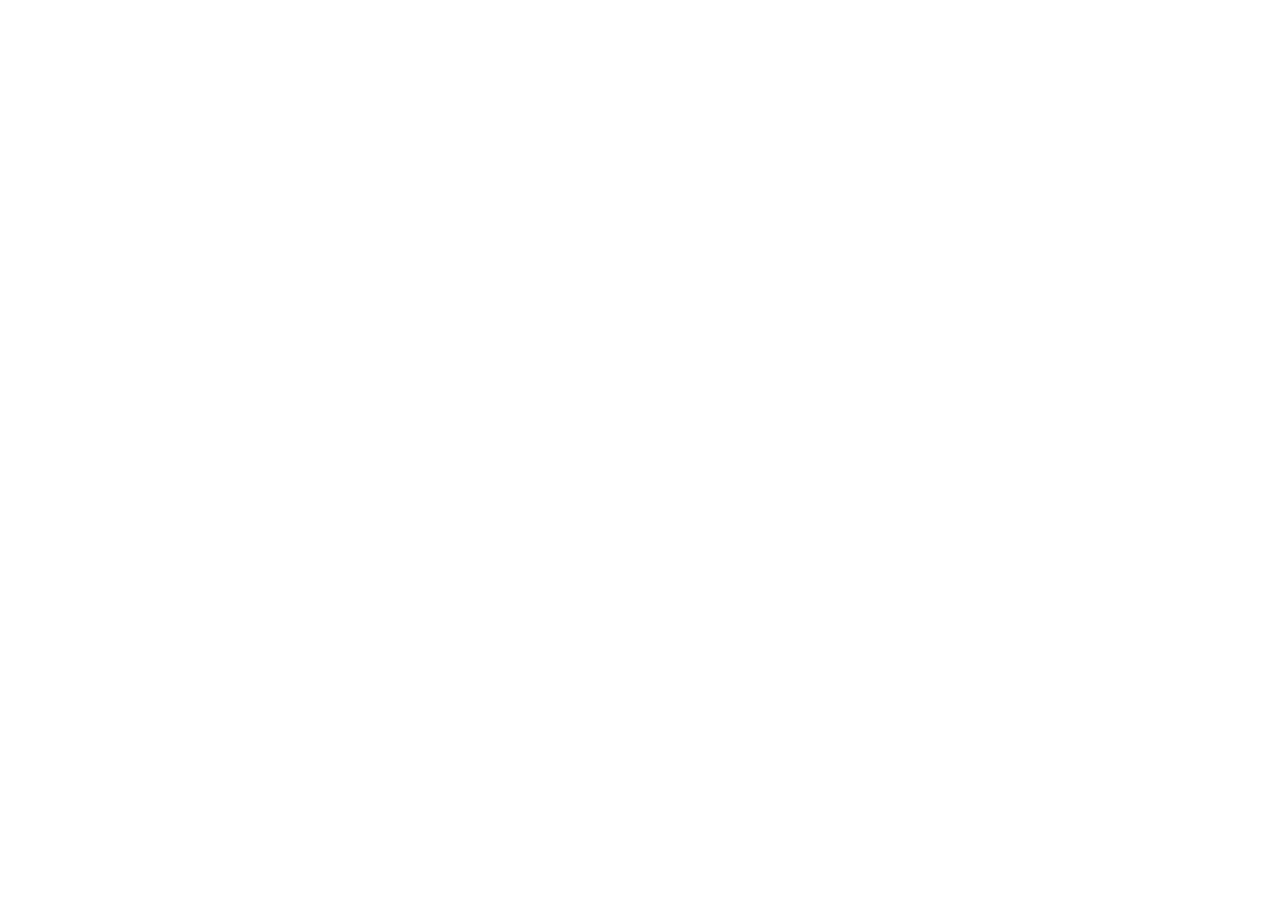
==== index.html @ ce6a5887 "Initial commit" ====
<!DOCTYPE html>
    <html lang="en">
    <head>
        <meta charset="UTF-8">
        <meta name="viewport" content="width=device-width, initial-scale=1.0">

        <!--=============== FAVICON ===============-->
        <link rel="shortcut icon" href="" type="image/x-icon">

        <!--=============== BOXICONS ===============-->
        
        
        <!--=============== SWIPER CSS ===============-->
        <link rel="stylesheet" href="">

        <!--=============== CSS ===============-->
        <link rel="stylesheet" href="">

        <title>Responsive real state website - Bedimcode</title>
    </head>
    <body>
        <!--==================== HEADER ====================-->
        <header class="header" id="header">
            
        </header>

        <!--==================== MAIN ====================-->
        <main class="main">
            <!--==================== HOME ====================-->
            <section class="home section" id="home">
                
            </section>

            <!--==================== LOGOS ====================-->
            <section class="logos section">
                
            </section>

            <!--==================== POPULAR ====================-->
            <section class="section" id="popular">
                
            </section>

            <!--==================== VALUE ====================-->
            <section class="value section" id="value">
                
            </section>

            <!--==================== CONTACT ====================-->
            <section class="contact section" id="contact">
                
            </section>

            <!--==================== SUBSCRIBE ====================-->
            <section class="subscribe section">
                
            </section>
        </main>

        <!--==================== FOOTER ====================-->
        <footer class="footer section">
            
        </footer>


        <!--========== SCROLL UP ==========-->


        <!--=============== SCROLLREVEAL ===============-->
        <script src=""></script>

        <!--=============== SWIPER JS ===============-->
        <script src=""></script>

        <!--=============== MAIN JS ===============-->
        <script src=""></script>
    </body>
</html>
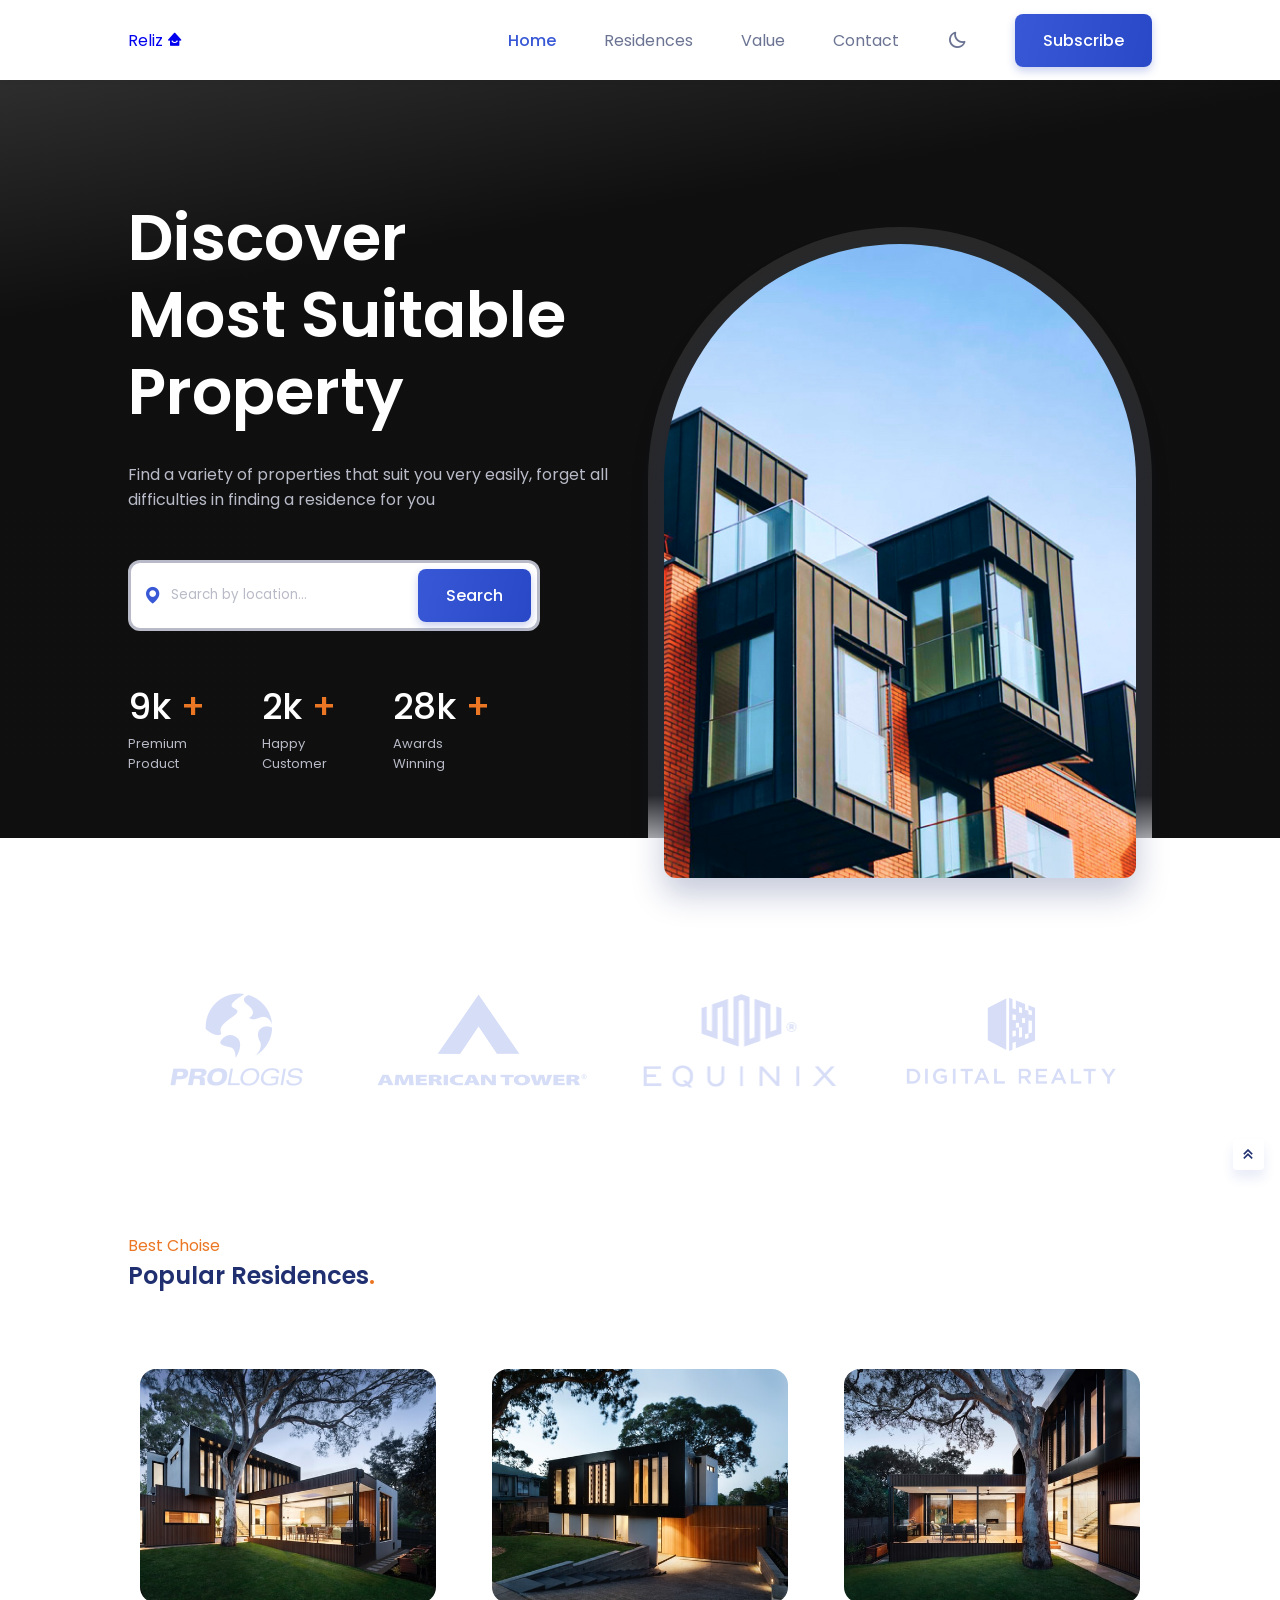
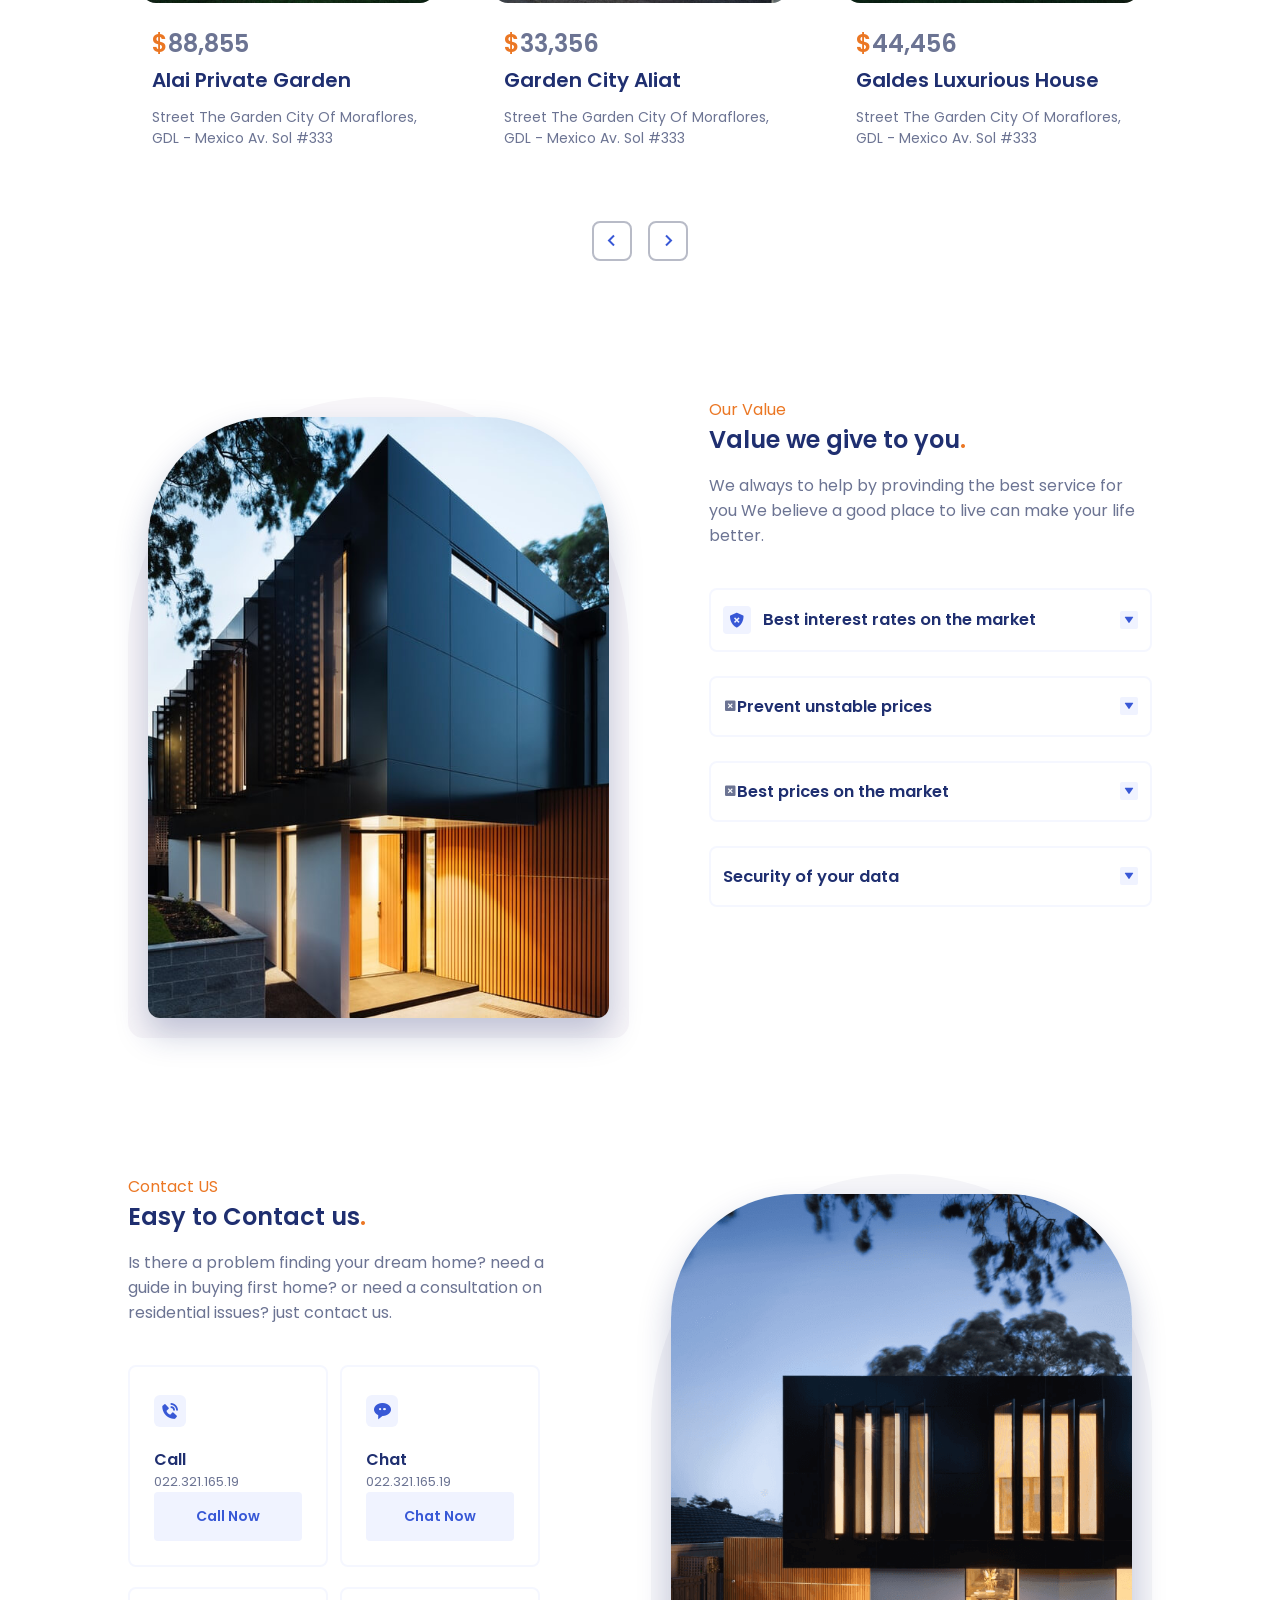
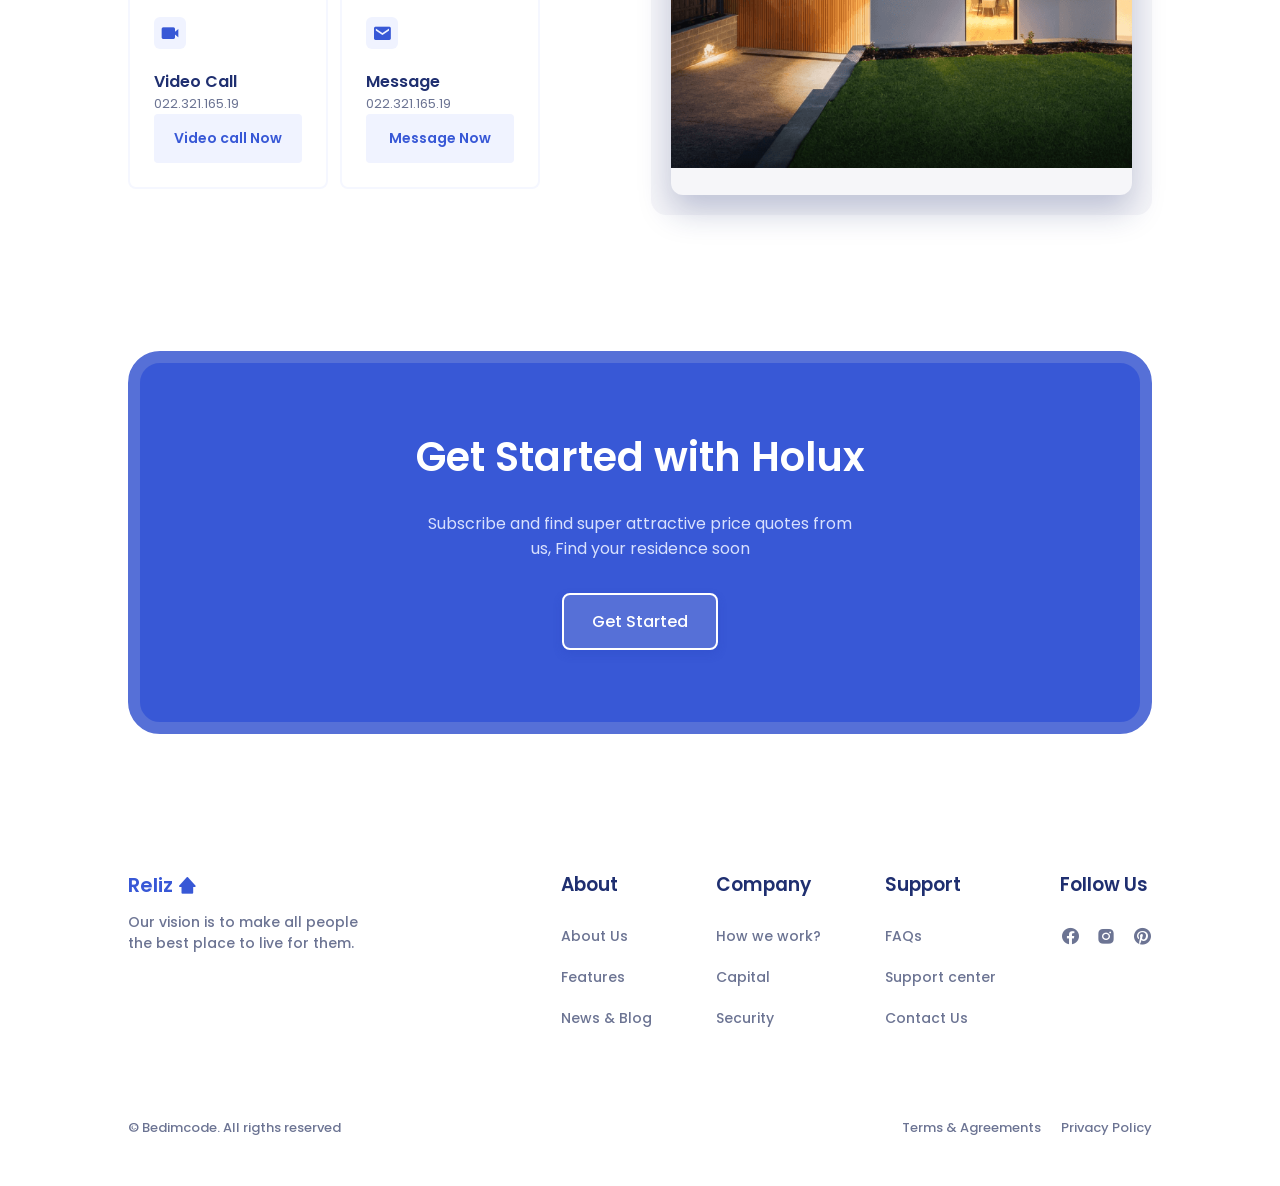
==== commit bfaf6e4d: "Update, css, js and html" ====
--- a/index.html
+++ b/index.html
@@ -5,74 +5,583 @@
         <meta name="viewport" content="width=device-width, initial-scale=1.0">
 
         <!--=============== FAVICON ===============-->
-        <link rel="shortcut icon" href="" type="image/x-icon">
+        <link rel="shortcut icon" href="assets/img/favicon.png" type="image/x-icon">
 
         <!--=============== BOXICONS ===============-->
-        
+        <link href='https://unpkg.com/boxicons@2.1.4/css/boxicons.min.css' rel='stylesheet'>
         
         <!--=============== SWIPER CSS ===============-->
-        <link rel="stylesheet" href="">
+        <link rel="stylesheet" href="assets/css/swiper-bundle.min.css">
 
         <!--=============== CSS ===============-->
-        <link rel="stylesheet" href="">
+        <link rel="stylesheet" href="assets/css/styles.css">
 
         <title>Responsive real state website - Bedimcode</title>
     </head>
     <body>
         <!--==================== HEADER ====================-->
         <header class="header" id="header">
-            
+            <nav class="nav container">
+                <a href="#" class="nav__log">
+                    Reliz <i class='bx bxs-home-smile'></i>
+                </a>
+
+                <div class="nav__menu">
+                    <ul class="nav__list">
+                        <li class="nav__item">
+                            <a href="#home" class="nav__link active-link">
+                                <i class='bx bx-home-heart' ></i>
+                                <span>Home</span>
+                            </a>
+                        </li>
+                        <li class="nav__item">
+                            <a href="#popular" class="nav__link ">
+                                <i class='bx bxs-building-house' ></i>
+                                <span>Residences</span>
+                            </a>
+                        </li>
+                        <li class="nav__item">
+                            <a href="#value" class="nav__link">
+                                <i class='bx bxs-award' ></i>
+                                <span>Value</span>
+                            </a>
+                        </li>
+                        <li class="nav__item">
+                            <a href="#contact" class="nav__link">
+                                <i class='bx bxs-phone' ></i>
+                                <span>Contact</span>
+                            </a>
+                        </li>
+                    </ul>
+                </div>
+
+                <!--Theme change button-->
+                <i class='bx bx-moon change-theme' id="theme-button"></i>
+
+                <a href="#" class="button nav__button">
+                    Subscribe
+                </a>
+            </nav>
         </header>
 
         <!--==================== MAIN ====================-->
         <main class="main">
             <!--==================== HOME ====================-->
             <section class="home section" id="home">
+                <div class="home__container container grid">
+                    <div class="home__data">
+                        <h1 class="home__title">
+                            Discover <br> Most Suitable <br> Property
+                        </h1>
+                        <p class="home__description">
+                            Find a variety of properties that suit you very easily,
+                            forget all difficulties in finding a residence for you
+                        </p>
+
+                        <form action="" class="home__search">
+                            <i class='bx bxs-map' ></i>
+                            <input type="search" placeholder="Search by location..." class="home__search-input">
+                            <button class="button">Search</button>
+                        </form>
+
+                        <div class="home__value">
+                            <div>
+                                <h1 class="home__value-number">
+                                    9k <span>+</span>
+                                </h1>
+                                <span class="home__value-description">
+                                    Premium <br> Product
+                                </span>
+                            </div>
+                            <div>
+                                <h1 class="home__value-number">
+                                    2k <span>+</span>
+                                </h1>
+                                <span class="home__value-description">
+                                    Happy <br> Customer
+                                </span>
+                            </div>
+                            <div>
+                                <h1 class="home__value-number">
+                                    28k <span>+</span>
+                                </h1>
+                                <span class="home__value-description">
+                                    Awards <br> Winning
+                                </span>
+                            </div>
+                        </div>
+                    </div>
+
+                    <div class="home__images">
+                        <div class="home__orbe"></div>
+
+                        <div class="home__img">
+                            <img src="assets/img/home.jpg" alt="">
+                        </div>
+                    </div>
+                </div>
                 
             </section>
 
             <!--==================== LOGOS ====================-->
             <section class="logos section">
-                
+                <div class="logos__container container grid">
+                    <div class="logos__img">
+                        <img src="assets/img/logo1.png" alt="">
+                    </div>
+                    <div class="logos__img">
+                        <img src="assets/img/logo2.png" alt="">
+                    </div>
+                    <div class="logos__img">
+                        <img src="assets/img/logo3.png" alt="">
+                    </div>
+                    <div class="logos__img">
+                        <img src="assets/img/logo4.png" alt="">
+                    </div>
+                </div>
             </section>
 
             <!--==================== POPULAR ====================-->
-            <section class="section" id="popular">
-                
+            <section class="popular section" id="popular">
+                <div class="container">
+                    <span class="section__subtitle">Best Choise</span>
+                    <h2 class="section__title">
+                        Popular Residences<span>.</span>
+                    </h2>
+
+                    <div class="popular__container swiper">
+                        <div class="swiper-wrapper">
+                            <article class="popular__card swiper-slide">
+                                <img src="assets/img/popular1.jpg" alt="" class="popular__img">
+                                
+                                <div class="popular__data">
+                                    <h2 class="popular__price">
+                                        <span>$</span>33,356
+                                    </h2>
+                                    <h3 class="popular__title">
+                                        Garden City Aliat
+                                    </h3>
+                                    <p class="popular__description">
+                                        Street The Garden City Of Moraflores,
+                                        GDL - Mexico Av. Sol #333
+                                    </p>
+                                </div>
+                            </article>
+
+                            <article class="popular__card swiper-slide">
+                                <img src="assets/img/popular2.jpg" alt="" class="popular__img">
+                                
+                                <div class="popular__data">
+                                    <h2 class="popular__price">
+                                        <span>$</span>44,456
+                                    </h2>
+                                    <h3 class="popular__title">
+                                        Galdes Luxurious House
+                                    </h3>
+                                    <p class="popular__description">
+                                        Street The Garden City Of Moraflores,
+                                        GDL - Mexico Av. Sol #333
+                                    </p>
+                                </div>
+                            </article>
+
+                            <article class="popular__card swiper-slide">
+                                <img src="assets/img/popular3.jpg" alt="" class="popular__img">
+                                
+                                <div class="popular__data">
+                                    <h2 class="popular__price">
+                                        <span>$</span>55,555
+                                    </h2>
+                                    <h3 class="popular__title">
+                                        Garden Miro City
+                                    </h3>
+                                    <p class="popular__description">
+                                        Street The Garden City Of Moraflores,
+                                        GDL - Mexico Av. Sol #333
+                                    </p>
+                                </div>
+                            </article>
+
+                            <article class="popular__card swiper-slide">
+                                <img src="assets/img/popular4.jpg" alt="" class="popular__img">
+                                
+                                <div class="popular__data">
+                                    <h2 class="popular__price">
+                                        <span>$</span>77,755
+                                    </h2>
+                                    <h3 class="popular__title">
+                                        Luxurious City Garden
+                                    </h3>
+                                    <p class="popular__description">
+                                        Street The Garden City Of Moraflores,
+                                        GDL - Mexico Av. Sol #333
+                                    </p>
+                                </div>
+                            </article>
+
+                            <article class="popular__card swiper-slide">
+                                <img src="assets/img/popular5.jpg" alt="" class="popular__img">
+                                
+                                <div class="popular__data">
+                                    <h2 class="popular__price">
+                                        <span>$</span>88,855
+                                    </h2>
+                                    <h3 class="popular__title">
+                                        Alai Private Garden 
+                                    </h3>
+                                    <p class="popular__description">
+                                        Street The Garden City Of Moraflores,
+                                        GDL - Mexico Av. Sol #333
+                                    </p>
+                                </div>
+                            </article>
+                        </div>
+
+                        <div class="swiper-button-next">
+                            <i class='bx bx-chevron-right'></i>
+                        </div>
+                        <div class="swiper-button-prev">
+                            <i class='bx bx-chevron-left' ></i>
+                        </div>
+                    </div>
+
+
+                </div>
             </section>
 
             <!--==================== VALUE ====================-->
             <section class="value section" id="value">
-                
-            </section>
+                <div class="value__container container grid">
+                    <div class="value__images">
+                        <div class="value__orbe"></div>
+
+                            <div class="value__img">
+                                <img src="assets/img/value.jpg" alt="">
+                            </div>
+                        </div>
+
+                            <div class="value__content">
+                                <div class="value__data">
+                                    <span class="section__subtitle">Our Value</span>
+                                    <h2 class="section__title">
+                                        Value we give to you<span>.</span>
+                                    </h2>
+                                    <p class="value__description">
+                                        We always to help by provinding the best service for you
+                                        We believe a good place to live can make your life better.
+                                    </p>
+                                </div>
+
+                                <div class="value__accordion">
+                                    <div class="value__accordion-item">
+                                        <header class="value__accordion-header">
+                                            <i class='bx bxs-shield-x value__accordion-icon' ></i>
+                                            <h3 class="values__accordion-title">
+                                                Best interest rates on the market
+                                            </h3>
+                                            <div class="value__accordion-arrow">
+                                                <i class='bx bxs-down-arrow' ></i>
+                                            </div>
+                                        </header>
+
+                                        <div class="value__accordion-content">
+                                            <p class="value__accordion-description">
+                                                Price we provides is the best for you,
+                                                we guarantee no price changes on your property due to
+                                                various unexpected costs that may come.
+                                            </p>
+                                        </div>
+                                    </div>
+
+                                    <div class="value__accordion-item">
+                                        <header class="value__accordion-header">
+                                            <i class='bx bxs-x-square' ></i>
+                                            <h3 class="values__accordion-title">
+                                                Prevent unstable prices
+                                            </h3>
+                                            <div class="value__accordion-arrow">
+                                                <i class='bx bxs-down-arrow' ></i>
+                                            </div>
+                                        </header>
+
+                                        <div class="value__accordion-content">
+                                            <p class="value__accordion-description">
+                                                Price we provides is the best for you,
+                                                we guarantee no price changes on your property due to
+                                                various unexpected costs that may come.
+                                            </p>
+                                        </div>
+                                    </div>
+
+                                    <div class="value__accordion-item">
+                                        <header class="value__accordion-header">
+                                            <i class='bx bxs-x-square' ></i>
+                                            <h3 class="values__accordion-title">
+                                                Best prices on the market
+                                            </h3>
+                                            <div class="value__accordion-arrow">
+                                                <i class='bx bxs-down-arrow' ></i>
+                                            </div>
+                                        </header>
+
+                                        <div class="value__accordion-content">
+                                            <p class="value__accordion-description">
+                                                Price we provides is the best for you,
+                                                we guarantee no price changes on your property due to
+                                                various unexpected costs that may come.
+                                            </p>
+                                        </div>
+                                    </div>
+
+                                    <div class="value__accordion-item">
+                                        <header class="value__accordion-header">
+                                            <box-icon type='solid' name='check-square'></box-icon>
+                                            <h3 class="values__accordion-title">
+                                                Security of your data
+                                            </h3>
+                                            <div class="value__accordion-arrow">
+                                                <i class='bx bxs-down-arrow' ></i>
+                                            </div>
+                                        </header>
+
+                                        <div class="value__accordion-content">
+                                            <p class="value__accordion-description">
+                                                Price we provides is the best for you,
+                                                we guarantee no price changes on your property due to
+                                                various unexpected costs that may come.
+                                            </p>
+                                        </div>
+                                    </div>
+                                </div>
+                            </div>
+                        </div>
+                    </section>
 
             <!--==================== CONTACT ====================-->
             <section class="contact section" id="contact">
-                
+                <div class="contact__container container grid">
+                    <div class="contact__images">
+                        <div class="contact__orbe"></div>
+
+                        <div class="contact__img">
+                            <img src="assets/img/contact.png" alt="">
+                        </div>
+                    </div>
+
+                    <div class="contact__content">
+                        <div class="contant__dara">
+                            <span class="section__subtitle">Contact US</span>
+                            <h2 class="section__title">
+                                Easy to Contact us<span>.</span>
+                            </h2>
+                            <p class="contact__description">
+                                Is there a problem finding your dream home? need a guide
+                                in buying first home? or need a consultation
+                                on residential issues? just contact us.
+                            </p>
+                        </div>
+
+                        <div class="contact__card">
+                            <div class="contact__card-box">
+                                <div class="contact__card-info">
+                                    <i class='bx bxs-phone-call' ></i>
+
+                                </div>
+                                <h3 class="contact__card-title">
+                                    Call
+                                </h3>
+                                <p class="contact__card-description">
+                                    022.321.165.19
+                                </p>
+                                
+                                <button class="button contact__card-button">
+                                    Call Now
+                                </button>
+                            </div>
+
+                            <div class="contact__card-box">
+                                <div class="contact__card-info">
+                                    <i class='bx bxs-message-rounded-dots' ></i>
+
+                                </div>
+                                <h3 class="contact__card-title">
+                                    Chat
+                                </h3>
+                                <p class="contact__card-description">
+                                    022.321.165.19
+                                </p>
+                                
+                                <button class="button contact__card-button">
+                                    Chat Now
+                                </button>
+                            </div>
+
+                            <div class="contact__card-box">
+                                <div class="contact__card-info">
+                                    <i class='bx bxs-video'></i>
+
+                                </div>
+                                <h3 class="contact__card-title">
+                                    Video Call
+                                </h3>
+                                <p class="contact__card-description">
+                                    022.321.165.19
+                                </p>
+                                
+                                <button class="button contact__card-button">
+                                    Video call Now
+                                </button>
+                            </div>
+
+                            <div class="contact__card-box">
+                                <div class="contact__card-info">
+                                    <i class='bx bxs-envelope' ></i>
+                                </div>
+                                <h3 class="contact__card-title">
+                                    Message
+                                </h3>
+                                <p class="contact__card-description">
+                                    022.321.165.19
+                                </p>
+
+                                <button class="button contact__card-button">
+                                    Message Now
+                                </button>
+                            </div>
+                        </div>
+
+                    </div>
+                </div>
             </section>
 
             <!--==================== SUBSCRIBE ====================-->
             <section class="subscribe section">
-                
+                <div class="subscribe__container container">
+                    <h1 class="subscribe__title">
+                        Get Started with Holux
+                    </h1>
+                    <p class="subscribe__description">
+                        Subscribe and find super attractive price
+                        quotes from us, Find your residence soon
+                    </p>
+                    <a href="" class="button subscribe__button">
+                        Get Started
+                    </a>
+                </div>
             </section>
         </main>
 
         <!--==================== FOOTER ====================-->
         <footer class="footer section">
-            
+            <div class="footer__container container grid">
+                <div>
+                    <a href="#" class="footer__logo">
+                        Reliz <i class='bx bxs-home-alt-2' ></i>
+                    </a>
+                    <p class="footer__description">
+                        Our vision is to make all people <br>
+                        the best place to live for them.
+                    </p>
+                </div>
+
+              <div class="footer__content">
+                <div>
+                    <h3 class="footer__title">
+                        About
+                    </h3>
+                    <ul class="footer__links">
+                        <li>
+                            <a href="" class="footer__link">About Us</a>
+                        </li>
+                        <li>
+                            <a href="" class="footer__link">Features</a>
+                        </li>
+                        <li>
+                            <a href="" class="footer__link">News & Blog</a>
+                        </li>
+                    </ul>
+                </div>
+
+                <div>
+                    <h3 class="footer__title">
+                        Company
+                    </h3>
+                    <ul class="footer__links">
+                        <li>
+                            <a href="" class="footer__link">How we work?</a>
+                        </li>
+                        <li>
+                            <a href="" class="footer__link">Capital</a>
+                        </li>
+                        <li>
+                            <a href="" class="footer__link">Security</a>
+                        </li>
+                    </ul>
+                </div>
+
+                <div>
+                    <h3 class="footer__title">
+                        Support
+                    </h3>
+                    <ul class="footer__links">
+                        <li>
+                            <a href="" class="footer__link">FAQs</a>
+                        </li>
+                        <li>
+                            <a href="" class="footer__link">Support center</a>
+                        </li>
+                        <li>
+                            <a href="" class="footer__link">Contact Us</a>
+                        </li>
+                    </ul>
+                </div>
+
+                <div>
+                    <h3 class="footer__title">
+                        Follow Us
+                    </h3>
+                    <ul class="footer__social">
+                        <a href="https://www.facebook.com" target="_blank" class="footer__social-link">
+                            <i class="bx bxl-facebook-circle"></i>
+                        </a>
+                        <a href="https://www.instagram.com" target="_blank" class="footer__social-link">
+                            <i class='bx bxl-instagram-alt'></i>
+                        </a>
+                        <a href="https://www.pinterest.com" target="_blank" class="footer__social-link">
+                            <i class='bx bxl-pinterest' ></i>
+                        </a>
+
+                    </ul>
+                </div>
+              </div>  
+            </div>
+
+            <div class="footer__info container">
+                <span class="footer__copy">
+                    &#169; Bedimcode. All rigths reserved
+                </span>
+
+                <div class="footer__privacy">
+                    <a href="#">Terms & Agreements</a>
+                    <a href="#">Privacy Policy</a>
+                </div>
+            </div>
+
         </footer>
 
 
         <!--========== SCROLL UP ==========-->
-
+        <a href="#" class="scrollup" id="scroll-up">
+            <i class='bx bx-chevrons-up'></i>
+        </a>
 
         <!--=============== SCROLLREVEAL ===============-->
         <script src=""></script>
 
         <!--=============== SWIPER JS ===============-->
-        <script src=""></script>
+        <script src="assets/js/swiper-bundle.min.js"></script>
 
         <!--=============== MAIN JS ===============-->
-        <script src=""></script>
+        <script src="assets/js/main.js"></script>
     </body>
 </html>
--- a/assets/css/styles.css
+++ b/assets/css/styles.css
@@ -0,0 +1,1238 @@
+/*=============== GOOGLE FONTS ===============*/
+@import url('https://fonts.googleapis.com/css2?family=Poppins:wght@400;500;600&display=swap');
+
+/*=============== VARIABLES CSS ===============*/
+:root {
+  --header-height: 3.5rem;
+
+  /*========== Colors ==========*/
+  /*Color mode HSL(hue, saturation, lightness)*/
+  --first-color: hsl(228, 66%, 53%);
+  --first-color-alt: hsl(228, 66%, 47%);
+  --first-color-light: hsl(228, 62%, 59%);
+  --first-color-lighten: hsl(228, 100%, 97%);
+  --second-color: hsl(25, 83%, 53%);
+  --title-color: hsl(228, 57%, 28%);
+  --text-color: hsl(228, 15%, 50%);
+  --text-color-light: hsl(228, 12%, 75%);
+  --border-color: hsl(228, 99%, 98%);
+  --body-color: #fff;
+  --container-color: #fff;
+
+  /*========== Font and typography ==========*/
+  /*.5rem = 8px | 1rem = 16px ...*/
+  --body-font: 'Poppins', sans-serif;
+  --biggest-font-size: 2.25rem;
+  --h1-font-size: 1.5rem;
+  --h2-font-size: 1.25rem;
+  --h3-font-size: 1rem;
+  --normal-font-size: .938rem;
+  --small-font-size: .813rem;
+  --smaller-font-size: .75rem;
+
+  /*========== Font weight ==========*/
+  --font-medium: 500;
+  --font-semi-bold: 600;
+
+  /*========== z index ==========*/
+  --z-tooltip: 10;
+  --z-fixed: 100;
+}
+
+/* Responsive typography */
+@media screen and (min-width: 1024px) {
+  :root {
+    --biggest-font-size: 4rem;
+    --h1-font-size: 2.25rem;
+    --h2-font-size: 1.5rem;
+    --h3-font-size: 1.25rem;
+    --normal-font-size: 1rem;
+    --small-font-size: .875rem;
+    --smaller-font-size: .813rem;
+  }
+}
+
+/*=============== BASE ===============*/
+* {
+  box-sizing: border-box;
+  padding: 0;
+  margin: 0;
+}
+
+html {
+  scroll-behavior: smooth;
+}
+
+body {
+  font-family: var(--body-font);
+  font-size: var(--normal-font-size);
+  background-color: var(--body-color);
+  color: var(--text-color);
+  transition: .3s; /* For animation dark mode */
+}
+
+h1, h2, h3 {
+  color: var(--title-color);
+  font-weight: var(--font-semi-bold);
+}
+
+ul {
+  list-style: none;
+}
+
+a {
+  text-decoration: none;
+}
+
+img {
+  max-width: 100%;
+  height: auto;
+}
+
+input,
+button {
+  font-family: var(--body-font);
+  outline: none;
+  border: none;
+}
+
+/*=============== THEME ===============*/
+.change-theme{
+  font-size: 1.25rem;
+  color: #fff;
+  cursor: pointer;
+  transition: .3s;
+}
+
+.change-theme:hover{
+  color: var(--first-color);
+}
+
+/*========== Variables Dark theme ==========*/
+body.dark-theme{
+  --first-color: hsl(228, 66%, 62%);
+  --second-color: hsl(25, 57%, 54%);
+  --title-color: hsl(228, 8%, 95%);
+  --text-color: hsl(228, 8%, 70%);
+  --border-color: hsl(228, 16%, 14%);
+  --body-color: hsl(228, 12%, 8%);
+  --container-color: hsl(228, 16%, 12%);
+}
+
+/*========== 
+    Color changes in some parts of 
+    the website, in dark theme 
+==========*/
+.dark-theme .home__search,
+.dark-theme .swiper-button-next,
+.dark-theme .swiper-button-prev{
+  border: 3px solid var(--border-color);
+}
+
+.dark-theme .nav__menu,
+.dark-theme .home__img,
+.dark-theme .popular__card:hover,
+.dark-theme .value__img,
+.dark-theme .accordion-open,
+.dark-theme .accordion-open, .value__accordion-icon,
+.dark-theme .accordion-open, .value__accordion-arrow,
+.dark-theme .contact__img,
+.dark-theme .contact__card-box:hover,
+.dark-theme .scrollup{
+  box-shadow: none;
+}
+
+.dark-theme .value__orbe,
+.dark-theme .value__accordion-icon,
+.dark-theme .value__accordion-arrow,
+.dark-theme .contact__orbe,
+.dark-theme .contact__card i,
+.dark-theme .contact__card-button,
+.dark-theme .subscribe__container{
+  background-color: var(--container-color);
+}
+
+.dark-theme .subscribe__container{
+  border: 6px solid var(--border-color);
+}
+
+.dark-theme .subscribe__description{
+  color: var(--text-color);
+}
+
+.dark-theme::-webkit-scrollbar{
+  background-color: hsl(228, 4%, 15%);
+}
+
+.dark-theme::-webkit-scrollbar-thumb{
+  background-color: hsl(228, 4%, 25%);
+}
+
+.dark-theme::-webkit-scrollbar-thumb:hover{
+  background-color: hsl(228, 4%, 35%);
+}
+
+/*=============== REUSABLE CSS CLASSES ===============*/
+.container {
+  max-width: 1024px;
+  margin-left: 1.5rem;
+  margin-right: 1.5rem;
+}
+
+.grid {
+  display: grid;
+}
+
+.section {
+  padding: 4.5rem 0 2rem;
+}
+
+.section__title {
+  font-size: var(--h2-font-size);
+  margin-bottom: 1rem;
+}
+
+.section__title span {
+  color: var(--second-color);
+}
+
+.section__subtitle {
+  display: block;
+  font-size: var(--small-font-size);
+  color: var(--second-color);
+}
+
+.main {
+  overflow: hidden; /* For the animations ScrollReveal*/
+}
+
+/*=============== HEADER & NAV ===============*/
+.header{
+  position: fixed;
+  top: 0;
+  left: 0;
+  width: 100%;
+  background-color: transparent;
+  z-index: var(--z-fixed);
+  transition: .4s; /* For animation dark mode */
+}
+
+.nav {
+  height: var(--header-height);
+  display: flex;
+  justify-content: space-between;
+  align-items: center;
+}
+
+.nav__logo{
+  color:#fff;
+  display: inline-flex;
+  align-items: center;
+  column-gap: .25rem;
+  font-weight: var(--font-medium);
+  transition: .3s;
+}
+
+.nav__logo i{
+  font-size: 1rem;
+}
+
+.nav__logo:hover{
+  color: var(--first-color);
+}
+
+@media screen and (max-width: 1023px){
+  .nav__menu{
+    position: fixed;
+    bottom:2rem;
+    background-color: var(--container-color);
+    box-shadow: 0 8px 24px hsla(228, 66%, 45%, .15);
+    width: 90%;
+    left: 0;
+    right: 0;
+    margin: 0 auto;
+    padding: 1.30rem 3rem;
+    border-radius: 1.25rem;
+    transition: .4s;
+  }
+
+  .nav__list{
+    display: flex;
+    justify-content: space-between;
+    align-items: center;
+  }
+
+  .nav__link{
+    color: var(--text-color);
+    display: flex;
+    padding: .5rem;
+    border-radius: 50%;
+  }
+
+  .nav__link i{
+    font-size: 1.25rem;
+  }
+
+  .nav__link span{
+    display: none;
+  }
+}
+
+/* Change background header */
+.scroll-header{
+  background-color: var(--body-color);
+  box-shadow: 0 1px 4px hsla(228, 4%, 15%, .1);
+}
+
+.scroll-header .nav__logo{
+  color: var(--first-color);
+}
+
+.scroll-header .change-theme{
+  color: var(--title-color);
+}
+
+/* Active link */
+.active-link{
+  background: linear-gradient(101deg,
+              hsl(228, 66%, 53%),
+              hsl(228, 66%, 47%));
+  color: #fff;
+  box-shadow: 0 4px 8px hsla(228, 66%, 45%, .25);
+}
+
+/*=============== HOME ===============*/
+.home {
+  background: linear-gradient(170deg,
+              hsl(0, 0%, 22%) 0%,
+              hsl(0, 0%, 6%) 30%);
+    padding-bottom: 0;          
+}
+
+.home__container{
+  padding-top: 4rem;
+  row-gap: 3.5rem;
+}
+
+.home__title,
+.home__value-number{
+  color: #fff;
+}
+
+.home__title{
+  font-size: var(--biggest-font-size);
+  line-height: 120%;
+  margin-bottom: 1.25rem;
+}
+
+.home__description{
+  color: var(--text-color-light);
+  margin-bottom: 2rem;
+}
+
+.home__search{
+  background-color: var(--body-color);
+  padding: .35rem .35rem .35rem .75rem;
+  display: flex;
+  align-items: center;
+  border-radius: .75rem;
+  border: 3px solid var(--text-color-light);
+  margin-bottom: 2rem;
+}
+
+.home__search i{
+  font-size: 1.25rem;
+  color: var(--first-color);
+}
+
+.home__search-input{
+  width: 90%;
+  background-color: var(--body-color);
+  color: var(--text-color);
+  margin: 0.5rem;
+}
+
+.home__search-input::placeholder{
+  color: var(--text-color-light);
+}
+
+.home__value{
+  display: flex;
+  column-gap: 2.5rem;
+}
+
+.home__value-number{
+  font-size: var(--h1-font-size);
+  font-weight: var(--font-medium);
+}
+
+.home__value-number span{
+  color: var(--second-color);
+}
+
+.home__value-description{
+  display:flex;
+  color: var(--text-color-light);
+  font-size: var(--smaller-font-size);
+}
+
+.home__images{
+  position: relative;
+  display: flex;
+  justify-content: center;
+}
+
+.home__orbe{
+  width: 265px;
+  height: 284px;
+  background: linear-gradient(180deg,
+                hsl(0, 0%, 16%) 93%,
+                hsl(0, 0%, 67%) 100%);
+  border-radius: 135px 135px 0 0;
+}
+
+.home__img{
+  position: absolute;
+  width: 250px;
+  height: 300px;
+  overflow: hidden;
+  border-radius: 125px 125px 12px 12px;
+  display: inline-flex;
+  align-items: flex-end;
+  bottom: -1.5rem;
+  box-shadow: 0 16px 32px hsl(228, 66%, 25%, .25);
+}
+/*=============== BUTTON ===============*/
+.button{
+  display: inline-block;
+  background: linear-gradient(101deg,
+             hsl(228, 66%, 53%),
+              hsl(228, 66%, 47%));
+  color: #fff;
+  padding: 14px 28px;
+  border-radius: .5rem;
+  font-size: var(--normal-font-size);
+  font-weight: var(--font-medium);
+  box-shadow: 0 4px 8px hsla(228, 66%, 45%, .25);
+  transition: .3s;
+  cursor: pointer;
+}
+
+.button:hover{
+  box-shadow: 0 4px 12px hsla(228, 66%, 45%, .25);
+}
+
+.nav__button{
+  display: none;
+
+}
+
+/*=============== LOGOS ===============*/
+.logos__container{
+  padding-top: 2rem;
+  grid-template-columns: repeat(2, 1fr);
+  gap: 3rem 2rem;
+  justify-items: center;
+}
+
+.logos__img img{
+  height: 60px;
+  opacity: .2;
+  transition: .3s;
+}
+
+.logos__img img:hover{
+  opacity: .6;
+}
+
+/*=============== POPULAR ===============*/
+.popular__container{
+  padding: 1rem 0 5rem;
+}
+
+.popular__card{
+  width: 290px;
+  background-color: var(--container-color);
+  padding: .5rem .5rem 1.5rem;
+  border-radius: 1rem;
+  margin: 0 auto;
+  transition: .4s;
+}
+
+.popular__img{
+  border-radius: 1rem;
+  margin-bottom: 1rem;
+}
+
+.popular__data{
+  padding: 0 1rem 0 .5rem;
+}
+
+.popular__price{
+  font-size: var(--h2-font-size);
+  color: var(--text-color);
+  margin-bottom: .25rem;
+}
+
+.popular__price span{
+  color: var(--second-color);
+}
+
+.popular__title{
+  font-size: var(--h3-font-size);
+  margin-bottom: .75rem;
+}
+
+.popular__description{
+  font-size: var(--small-font-size);
+}
+
+.popular__card:hover{
+  box-shadow: 0 12px 16px hsla(228, 66%, 45%, .1);
+}
+/* Swiper class */
+.swiper-button-prev::after,
+.swiper-button-next::after{
+  content: '';
+}
+
+.swiper-button-next,
+.swiper-button-prev{
+  top: initial;
+  bottom: 0;
+  width: initial;
+  height: initial;
+  background-color: var(--container-color);
+  border: 2px solid var(--text-color-light);
+  padding: 6px;
+  border-radius: .5rem;
+  font-size: 1.5rem;
+  color: var(--first-color);
+}
+
+.swiper-button-prev{
+  left: calc(50% - 3rem);
+}
+
+.swiper-button-next{
+  right: calc(50% - 3rem);
+}
+
+/*=============== VALUE ===============*/
+.value__container{
+  row-gap: 3rem;
+}
+
+.value__images{
+  position: relative;
+  display: flex;
+  justify-content: center;
+}
+
+ .value__orbe{
+  width: 266px;
+  height: 316px;
+  background-color: hsl(288, 24%, 97%);
+  border-radius: 135px 135px 16px 16px;
+ }
+
+ .value__img{
+  position: absolute;
+  width: 250px;
+  height: 300px;
+  overflow: hidden;
+  border-radius: 125px 125px 12px 12px;
+  inset: 0;
+  margin: auto;
+  box-shadow: 0 16px 32px hsla(228, 66%, 25%, .25);
+ }
+
+ .value__description{
+  font-size: var(--small-font-size);
+  margin-bottom: 2rem;
+ }
+
+ .value__accordion{
+  display: grid;
+  row-gap: 1.5rem;
+ }
+
+ .value__accordion-item{
+  background-color: var(--body-color);
+  border: 2px solid var(--border-color);
+  border-radius: .5rem;
+  padding: 1rem .75rem;
+ }
+
+ .value__accordion-header{
+  display: flex;
+  align-items: center;
+  cursor: pointer;
+ }
+
+ .value__accordion-icon{
+  background-color: var(--first-color-lighten);
+  padding: 5px;
+  border-radius: .25rem;
+  font-size: 18px;
+  color: var(--first-color);
+  margin-right: .75rem;
+  transition: .3s;
+ }
+
+.value__accordion-title{
+  font-size: var(--small-font-size);
+}
+
+.value__accordion-arrow{
+  display: inline-flex;
+  background-color: var(--first-color-lighten);
+  padding: .25rem;
+  color: var(--first-color);
+  border-radius: 2px;
+  font-size: 10px;
+  margin-left: auto;
+  transition: .3s;
+}
+
+.value__accordion-arrow i{
+  transition: .4s;
+}
+
+.value__accordion-description{
+  font-size: var(--smaller-font-size);
+  padding: 1.25rem 2.5rem 0 2.75rem;
+}
+
+.value__accordion-content{
+  overflow: hidden;
+  height: 0;
+  transition: all .25s ease;
+}
+
+/*Rotate icon and add shadows*/
+.accordion-open{
+  box-shadow: 0 12px 32px hsla(228, 66%, 45%, .1);
+}
+
+.accordion-open .value__accordion-icon{
+  box-shadow: 0 4px 4px hsla(228, 66%, 45%, .1);
+}
+
+.accordion-open .value__accordion-arrow{
+  box-shadow: 0 2px 4px hsla(228, 66%, 45%, .1);
+}
+
+.accordion-open .value__accordion-arrow i{
+  transform: rotate(-180deg);
+}
+/*=============== CONTACT ===============*/
+.contact__images{
+  position: relative;
+  display: flex;
+  justify-content: center;
+}
+
+.contact__orbe{
+  width: 266px;
+  height: 316px;
+  background-color: hsl(228, 24%, 97%);
+  border-radius: 135px 135px 16px 16px;
+}
+
+.contact__img{
+  position: absolute;
+  width: 250px;
+  height: 300px;
+  overflow: hidden;
+  border-radius: 125px 125px 12px 12px;
+  inset: 0;
+  margin: auto;
+  box-shadow: 0 16px 32px hsla(228, 66%, 25%, .25);
+}
+
+.contact__description{
+  font-size var(--small-font-size);
+  margin-bottom: 2.5rem;
+}
+
+.contact__card{
+  display: grid;
+  grid-template-columns: repeat(2, 1fr);
+  gap: 1.25rem .75rem;
+}
+
+.contact__card-box{
+  background-color: var(--body-color);
+  border: 2px solid var(--border-color);
+  padding: 1.25rem .75rem;
+  border-radius: .5rem;
+  transition: .3s;
+}
+
+.contact__card-info{
+  display: flex;
+  align-items: flex-start;
+  column-gap: .75rem;
+  margin-bottom: 1.25rem;
+}
+
+.contact__card i{
+   padding: 6px;
+   background-color: var(--first-color-lighten);
+   border-radius: 6px;
+   font-size: 1.25rem;
+   color: var(--first-color);
+}
+
+.contact__card-title{
+  font-size: var(--normal-font-size);
+}
+
+.contact__card-description{
+  font-size: var(--smaller-font-size);
+}
+
+.contact__card-button{
+  font-size: var(--small-font-size);
+  padding: 14px 0;
+  width: 100%;
+  border-radius: .25rem;
+  background: var(--first-color-lighten);
+  color: var(--first-color);
+  font-weight: var(--font-semi-bold);
+  box-shadow: none;
+}
+
+.contact__card-button:hover{
+  background-color: var(--first-color);
+  color: #fff;
+}
+
+.contact__card-box:hover{
+  box-shadow: 0 8px 24px hsla(228, 66%, 45%, .1);
+}
+
+
+/*=============== SUBSCRIBE ===============*/
+.subscribe{
+  padding: 2.5rem 0;
+}
+
+.subscribe__container{
+  background-color: var(--first-color);
+  padding: 3rem 2rem;
+  border-radius: 1.25rem;
+  border: 6px solid var(--first-color-light);
+  text-align: center;
+}
+
+.subscribe__title{
+  font-size: var(--h2-font-size);
+  color: #fff;
+  margin-bottom: 1rem;
+}
+
+.subscribe__description{
+  color: hsl(228, 90%, 92%);
+  font-size: var(--small-font-size);
+  margin-bottom: 2rem;
+}
+
+.subscribe__button{
+  border: 2px solid #fff;
+  background: var(--first-color-light);
+  font-size: var(--small-font-size);
+}
+
+.subscribe__button:hover{
+  background-color: var(--first-color);
+}
+
+/*=============== FOOTER ===============*/
+.footer__container{
+  row-gap: 2.5rem;
+}
+
+.footer__logo{
+  color: var(--first-color);
+  font-size: var(--h3-font-size);
+  font-weight: var(--font-semi-bold);
+  display: inline-flex;
+  align-items: center;
+  column-gap: .25rem;
+  margin-bottom: .75rem;
+}
+
+.footer__logo i{
+  font-size: 1.25rem;
+}
+
+.footer__description,
+.footer__link{
+  font-size: var(--small-font-size);
+  font-weight: var(--font-medium);
+}
+
+.footer__content,
+.footer__links{
+  display: grid;
+}
+
+.footer__content{
+  grid-template-columns: repeat(2, max-content);
+  gap: 2.5rem 4rem;
+}
+
+.footer__title{
+  row-gap: .5rem;
+}
+
+.footer__link{
+  color: var(--text-color);
+  transition: .3s;
+}
+
+.footer__link:hover{
+  color: var(--title-color);
+}
+
+.footer__social{
+  display: flex;
+  column-gap: 1rem;
+}
+
+.footer__social-link{
+  font-size: 1.25rem;
+  color: var(--text-color);
+  transition: .3s;
+}
+
+.footer__social-link:hover{
+  color: var(--title-color);
+}
+
+.footer__info,
+.footer__privacy{
+  display: flex;
+}
+
+.footer__info{
+  padding-bottom: 6rem;
+  margin-top: 5.5rem;
+  flex-direction: column;
+  text-align: center;
+  row-gap: 1.5rem;
+}
+
+.footer__copy,
+.footer__privacy a{
+  font-size: var(--smaller-font-size);
+  font-weight: var(--font-medium);
+  color: var(--text-color);
+}
+
+.footer__privacy{
+  justify-content: center;
+  column-gap: 1.25rem;
+}
+
+/*=============== SCROLL BAR ===============*/
+::-webkit-scrollbar{
+  width: .6rem;
+  border-radius: .5rem;
+  background-color: hsl(228, 8%, 76%);
+}
+
+::-webkit-scrollbar-thumb{
+  background-color: hsl(228, 8%, 64%);
+  border-radius: .5rem;
+}
+
+::-webkit-scrollbar-thumb:hover{
+  background-color: hsl(228, 8%, 54%);
+}
+
+/*=============== SCROLL UP ===============*/
+.scrollup{
+  position: fixed;
+  right: 1rem;
+  bottom: -30%;
+  background-color: var(--container-color);
+  box-shadow: 0 8px 12px hsla(228, 66%, 45%, .1);
+  display: inline-flex;
+  padding: .35rem;
+  border-radius: .25rem;
+  color: var(--title-color);
+  font-size: 1.25rem;
+  z-index: var(--z-tooltip);
+  transition: .3s;
+}
+
+.scrollup:hover{
+  transform: translateY(-.25rem);
+  color: var(--first-color);
+}
+
+
+/* Show Scroll Up*/
+.show-scroll{
+  bottom: 8rem;
+}
+
+/*=============== BREAKPOINTS ===============*/
+/* For small devices */
+@media screen and (max-width: 350px){
+  .container{
+    margin-left: 1rem;
+    margin-right: 1rem;
+  }
+
+  .section{
+    padding: 3.5rem 0 1rem;
+  }
+
+  .home{
+    padding-bottom: 0;
+  }
+
+  .contact__card{
+    grid-template-columns: repeat(1, 180px);
+    justify-content: center;
+  }
+}
+
+@media screen and (max-width: 320px){
+  .nav__menu{
+    padding: 1.3 rem 1.5rem;
+  }
+
+  .home__value{
+    column-gap: 1rem;
+  }
+
+  .home__img{
+    width: 220px;
+    height: 280px;
+  }
+
+  .home__orbe{
+    width: 140px;
+    height: 264px;
+  }
+
+  .logos__container{
+    gap: 2rem 1rem;
+  }
+
+  .popular__card{
+    width: 230px;
+    padding: .5rem .5rem .75rem;
+  }
+
+  .value__img,
+  .contact__img{
+    width: 220px;
+    height: 260px;
+  }
+
+  .value__orbe,
+  .contact__orbe{
+    width: 236px;
+    height: 280px;
+  }
+
+  .subscribe__container{
+    padding: 2rem, 1rem;
+  }
+
+  .footer__container{
+    gap: 2.5rem;
+  }
+}
+
+/* For medium devices */
+@media screen and (min-width: 576px){
+  .nav__menu{
+    width: 342px;
+  }
+
+  .home__search{
+    width: 412px;
+  }
+
+  .contact__card{
+    grid-template-columns: repeat(2, 192px);
+    justify-content: center;
+  }
+
+  .footer__content{
+    grid-template-columns: repeat(3, max-content);
+  }
+}
+
+@media screen and (min-width: 767px){
+  .home__container{
+    grid-template-columns: repeat(2, 1fr);
+    padding-top: 2rem;
+  }
+
+  .home__orbe{
+    align-self: flex-end;
+  }
+
+  .home__data{
+    padding-bottom: 2rem;
+  }
+
+  .logos__container{
+    grid-template-columns: repeat(4, max-content);
+    justify-content: center;
+  }
+
+  .value__container,
+  .contact__container{
+    grid-template-columns: repeat(2, 1fr);
+    align-items: center;
+  }
+
+  .contact__images{
+    order: 1;
+  }
+
+  .contact__card{
+    justify-content: initial;
+  }
+
+  .subscribe__container{
+    padding: 3rem 13rem;
+  }
+
+  .footer__container{
+    grid-template-columns: repeat(2, max-content);
+    justify-content: space-between;
+  }
+}
+
+/* For large devices */
+@media screen and (min-width: 1023px){
+  .section{
+    padding: 7.5rem 0 1rem;
+  }
+  .section__title{
+    font-size 2.25rem;
+  }
+
+  .section__subtitle{
+    font-size: var(--normal-font-size);
+  }
+
+  .nav{
+    height: calc(var(--header-height) + 1.5rem);
+  }
+
+  .nav__menu{
+    width: initial;
+    margin-left: auto;
+  }
+
+  .nav__list{
+    display: flex;
+    column-gap: 3rem;
+  }
+
+  .nav__link{
+    color: var(--text-color-light);
+  }
+
+  .nav__link i{
+    display: none;
+  }
+
+  .nav__button{
+    display: inline-block;
+  }
+
+  .active-link{
+    background: none;
+    box-shadow: none;
+    color: var(--first-color);
+    font-weight: var(--font-medium);
+  }
+
+  .change-theme{
+    margin: 0 3rem;
+    color: var(--text-color-light);
+  }
+
+  .scroll-header .nav__link,
+  .scroll-header .change-theme{
+    color: var(--text-color);
+  }
+
+  .scroll-header .active-link{
+    color: var(--first-color);
+  }
+  
+  .home{
+    padding-bottom: 0;
+  }
+
+  .home__container{
+    padding-top: 5rem;
+    column-gap: 2rem;
+  }
+
+  .home__data{
+    padding-bottom: 4rem;
+  }
+
+  .home__title{
+    margin-bottom: 2rem;
+  }
+
+  .home__description,
+  .home__search{
+    margin-bottom: 3rem;
+  }
+
+  .home__value{
+    column-gap: 3.5rem;
+  }
+
+  .home__orbe{
+    width: 504px;
+    height: 611px;
+    border-radius: 256px 256px 0 0;
+  }
+
+  .home__img{
+    width: 472px;
+    height: 634px;
+    border-radius: 236px 236px 12px 12px;
+    bottom: -2.5rem;
+  }
+
+  .logos__img img{
+    height: 100px;
+  }
+
+  .popular__container{
+    padding-top: 3rem;
+  }
+
+  .popular__card{
+    width: 320px;
+    padding: .75rem .75rem 2rem;
+  }
+
+  .popular__data{
+    padding: 0 .25rem 0 .75rem;
+  }
+
+  .value__container,
+  .contact__container{
+    align-items: flex-start;
+    column-gap: 5rem;
+  }
+
+  .value__orbe,
+  .contact__orbe{
+    width: 501px;
+    height: 641px;
+    border-radius: 258px 258px 16px 16px;
+  }
+
+  .value__img,
+  .contact__img{
+    width: 461px;
+    height: 601px;
+    border-radius: 238px, 238px, 12px, 12px;
+  }
+
+  .value__img img,
+  .contact_img img{
+    max-width: initial;
+    width: 490px;
+  }
+
+  .value__description,
+  .contact__description{
+    font-size: var(--normal-font-size);
+    margin-bottom: 2.5rem;
+  }
+
+  .value__accordion-title{
+    font-size: var(--normal-font-size);
+  }
+
+  .value__accordion-item{
+    padding-bottom: 1rem;
+    font-size: var(--small-font-size);
+  }
+
+  .contact__card{
+    grid-template-columns: repeat(2, 200px);
+  }
+
+  .contact__card-box{
+    padding: 28px 1.5rem 1.5rem;
+  }
+
+  .subscribe__container{
+    padding: 4rem 10rem 4.5rem;
+    border-radius: 2rem;
+    border: 12px solid var(--first-color-light);
+  }
+
+  .subscribe__title{
+    font-size: 2.5rem;
+    margin-bottom: 1.5rem;
+  }
+
+  .subscribe__description{
+    font-size: var(--normal-font-size);
+    padding: 0 8rem;
+  }
+
+  .subscribe__button{
+    font-size: var(--normal-font-size);
+  }
+
+  .footer__content{
+    grid-template-columns: repeat(4, max-content);
+  }
+
+  .footer__title{
+    margin-bottom: 1.5rem;
+  }
+
+  .footer__links{
+    row-gap: 1rem;
+  }
+
+  .footer__info{
+    flex-direction: row;
+    justify-content: space-between;
+    padding-bottom: 2rem;
+  }
+
+  .show-scroll{
+    bottom: 3rem;
+    right: 3rem;
+  }
+}
+
+@media screen and (min-width:1040px){
+  .container{
+    margin-left: auto;
+    margin-right: auto;
+  }
+
+  .home__container{
+    column-grap: 4rem;
+  }
+}
+
+
+/* For 2K & 4K resolutions */
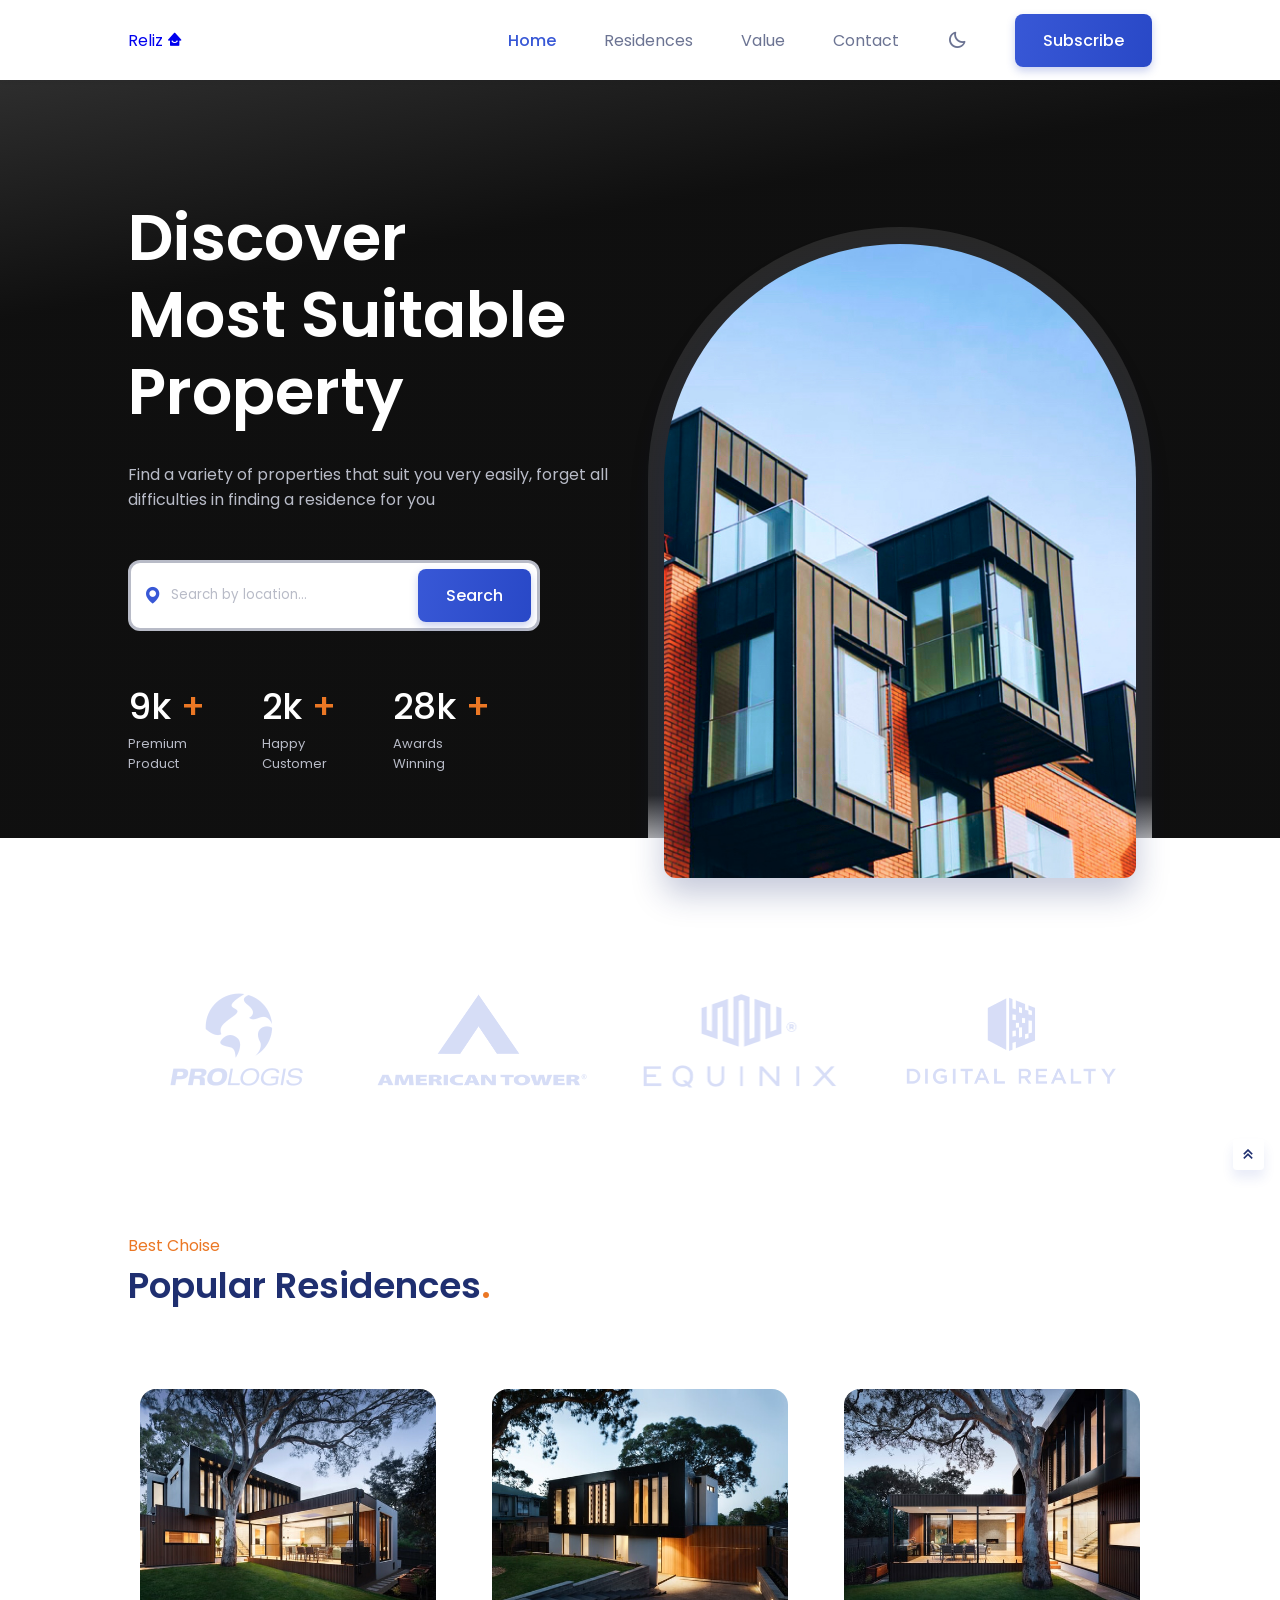
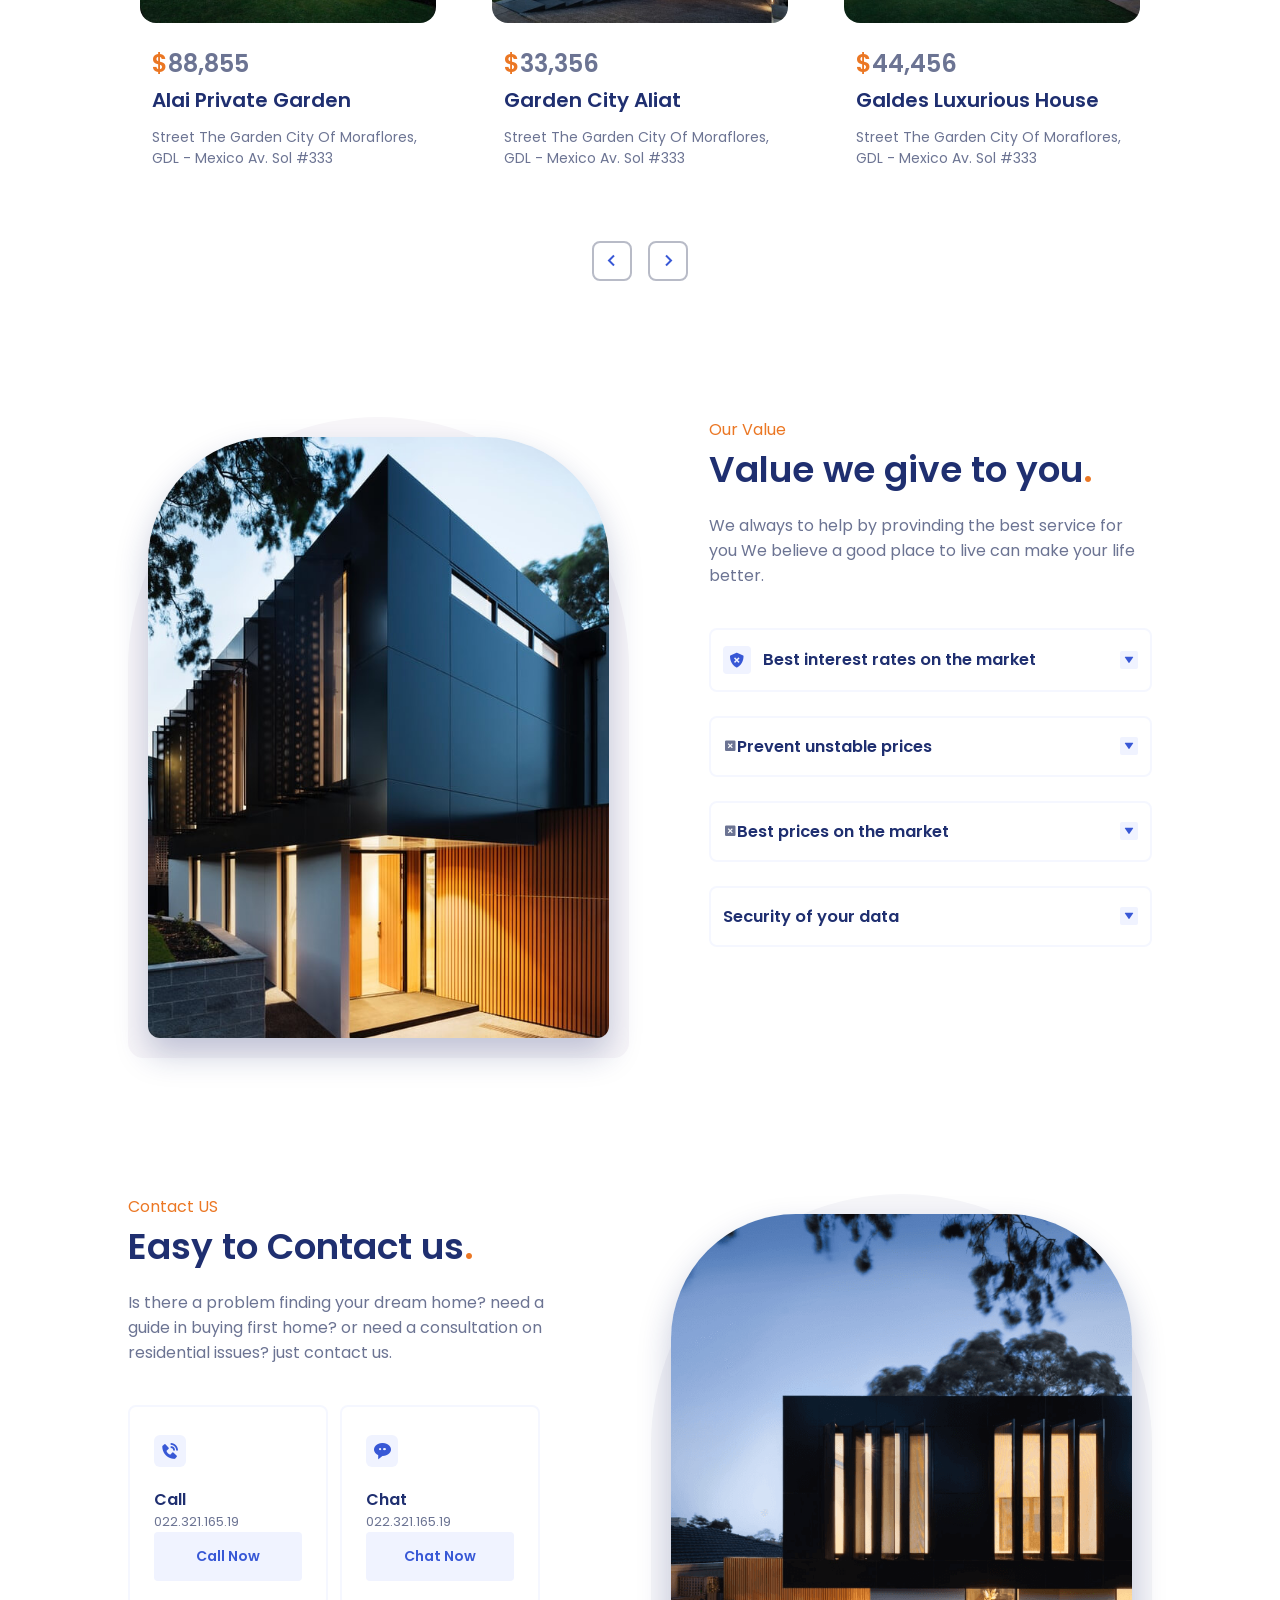
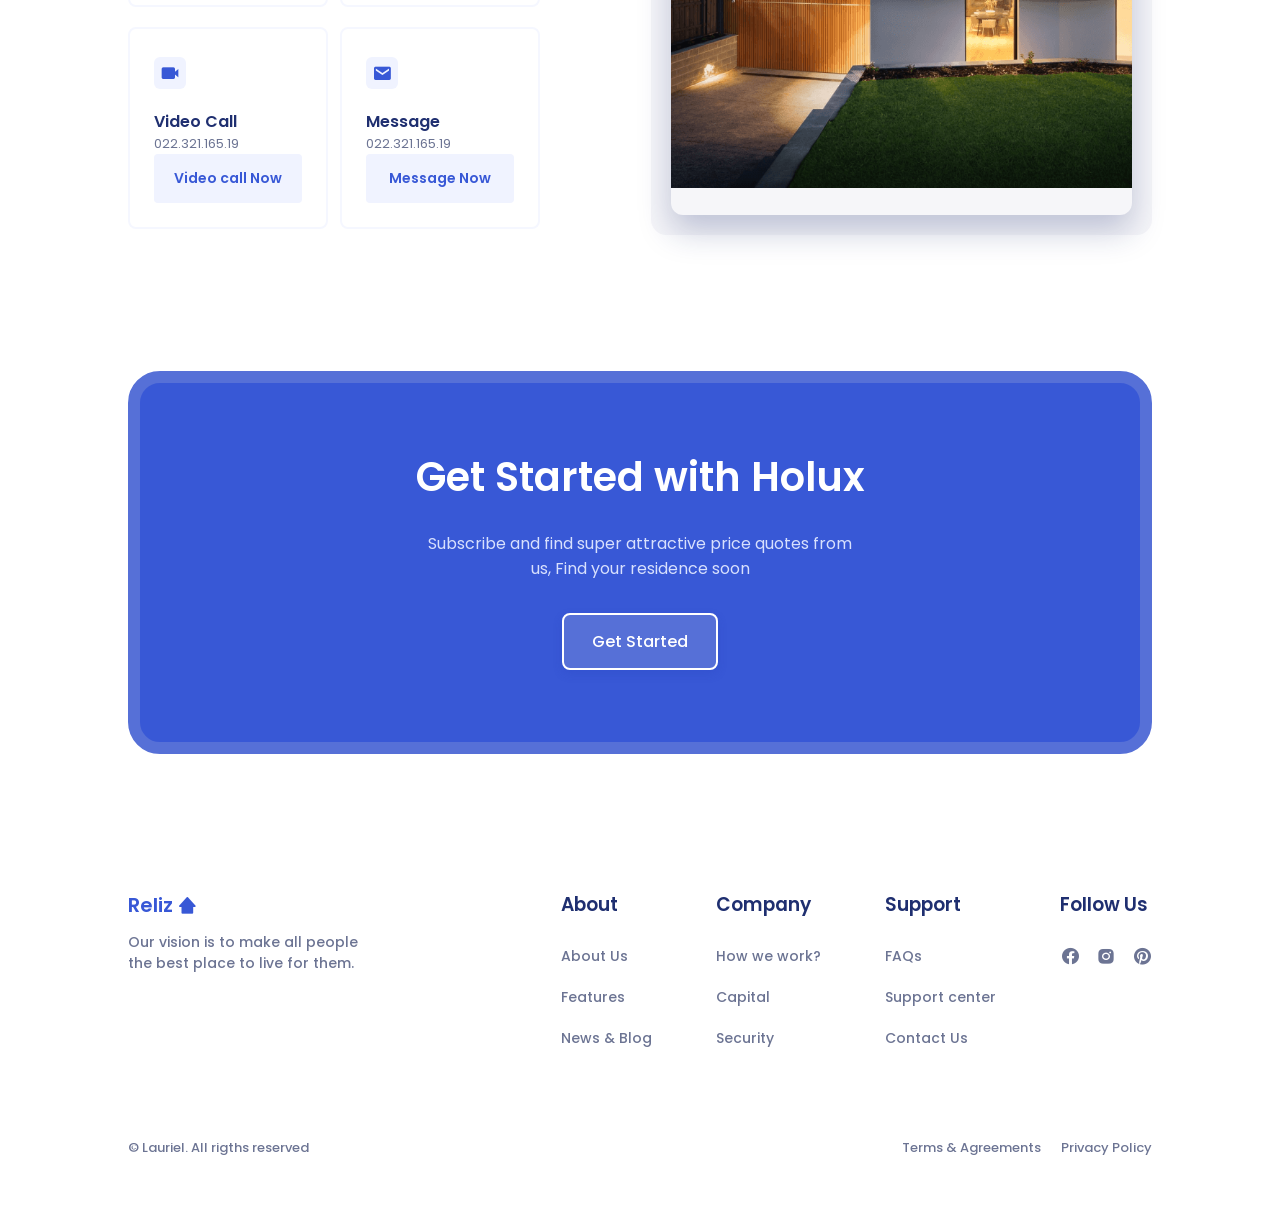
==== commit a57d1dd8: "att" ====
--- a/index.html
+++ b/index.html
@@ -558,7 +558,7 @@
 
             <div class="footer__info container">
                 <span class="footer__copy">
-                    &#169; Bedimcode. All rigths reserved
+                    &#169; Lauriel. All rigths reserved
                 </span>
 
                 <div class="footer__privacy">
--- a/assets/css/styles.css
+++ b/assets/css/styles.css
@@ -1020,7 +1020,7 @@
     padding: 7.5rem 0 1rem;
   }
   .section__title{
-    font-size 2.25rem;
+    font-size: 2.25rem;
   }
 
   .section__subtitle{
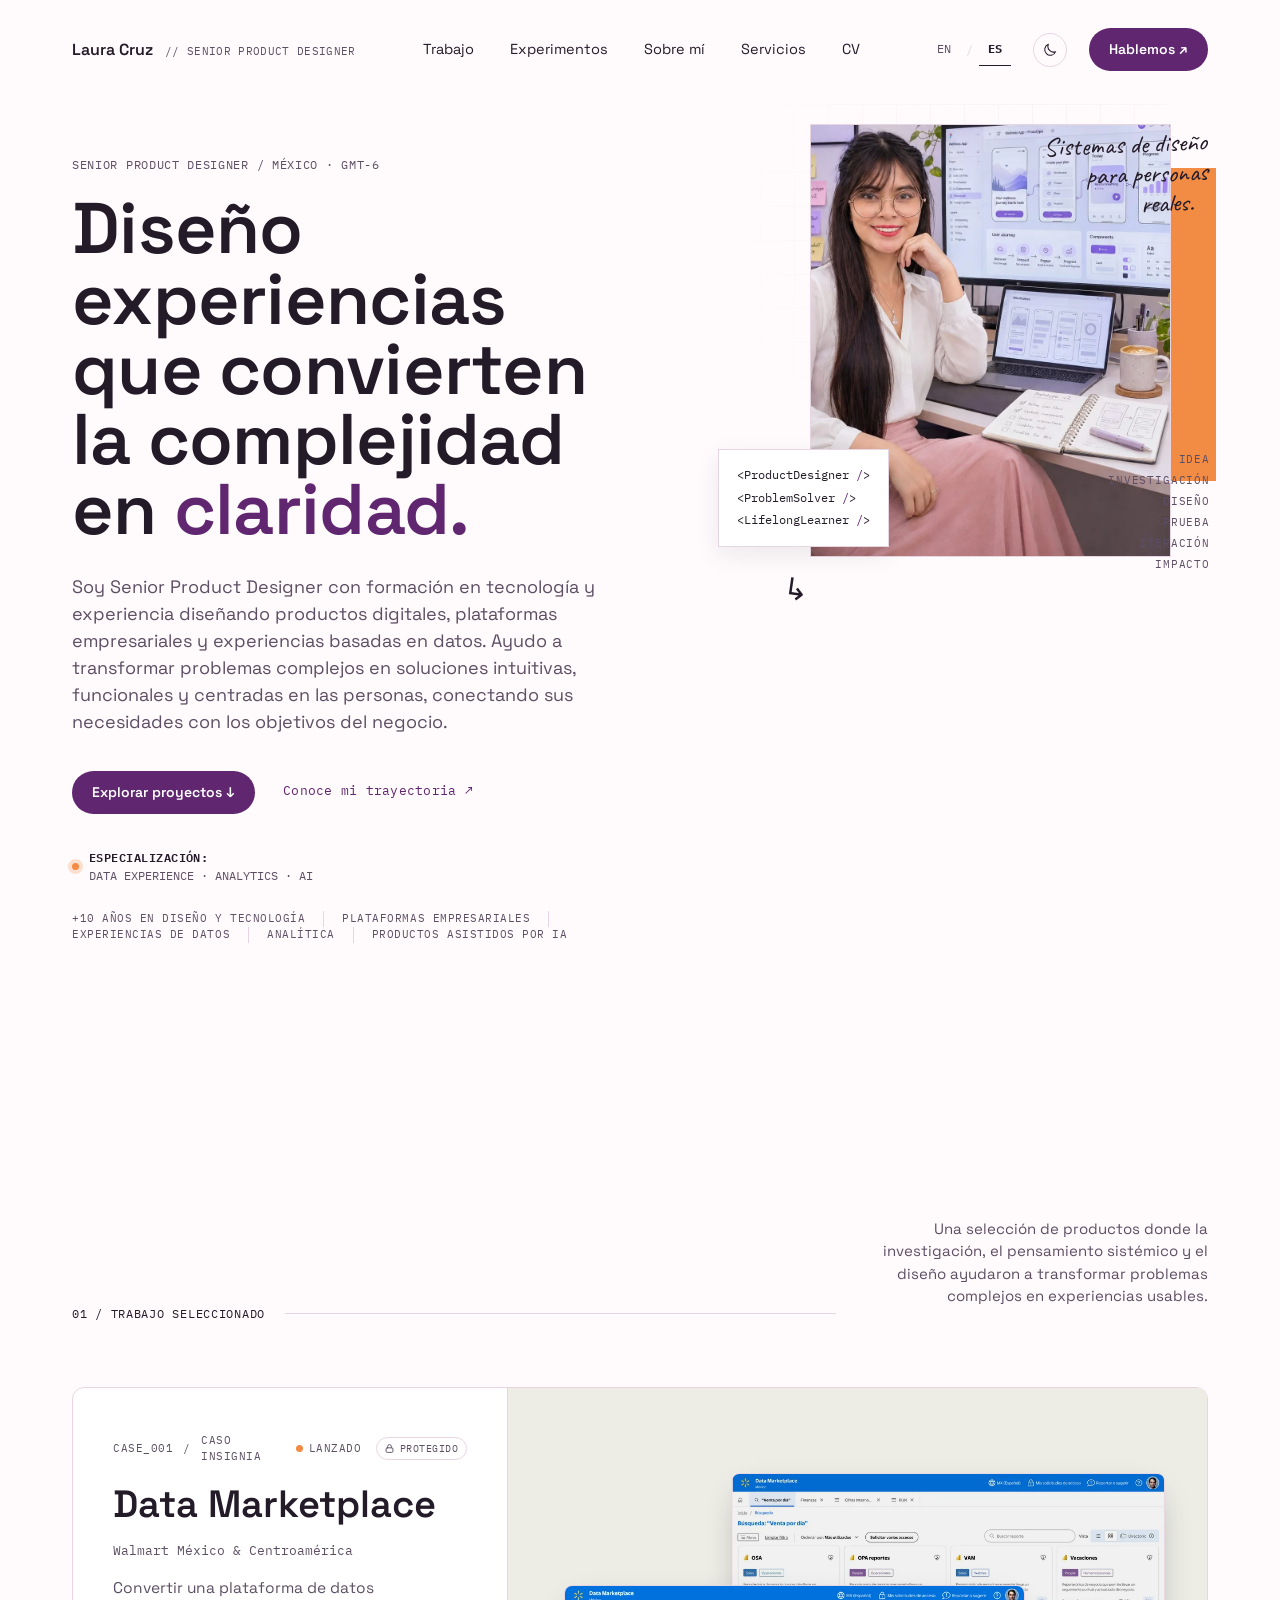
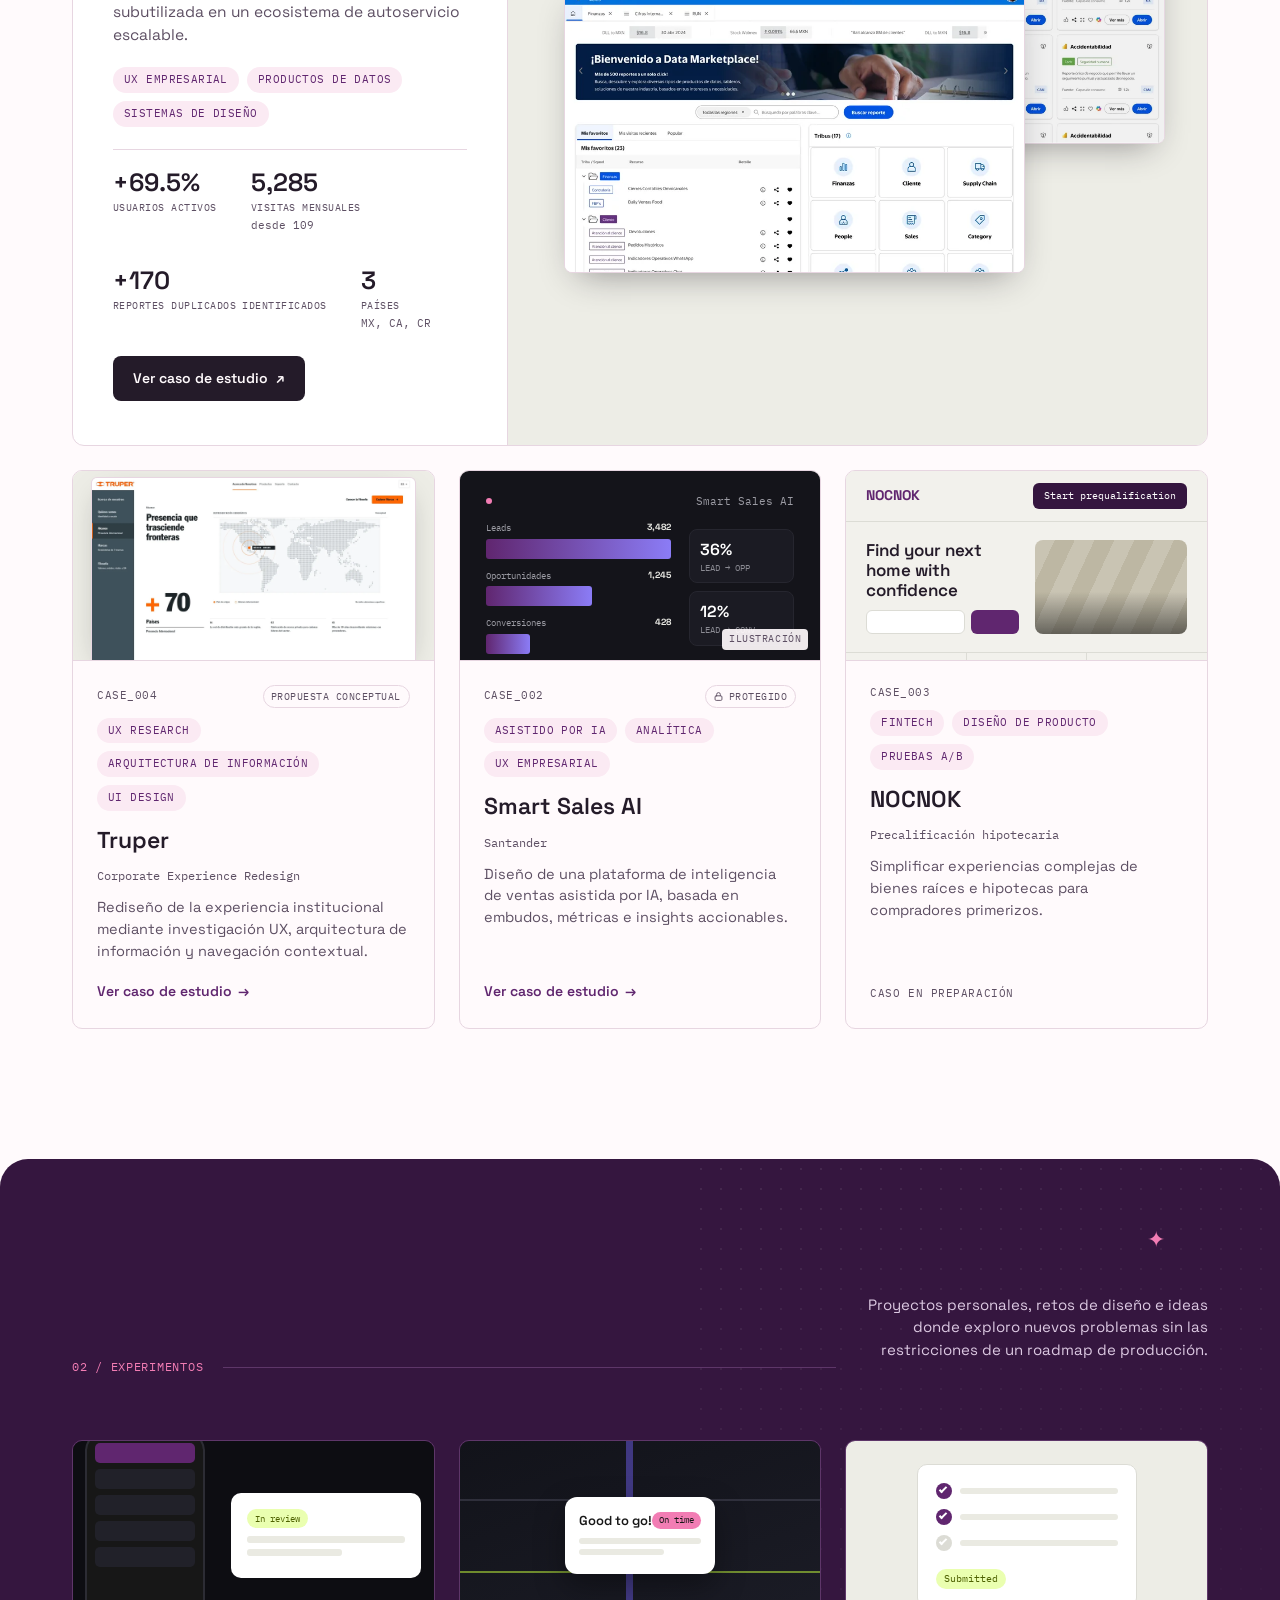
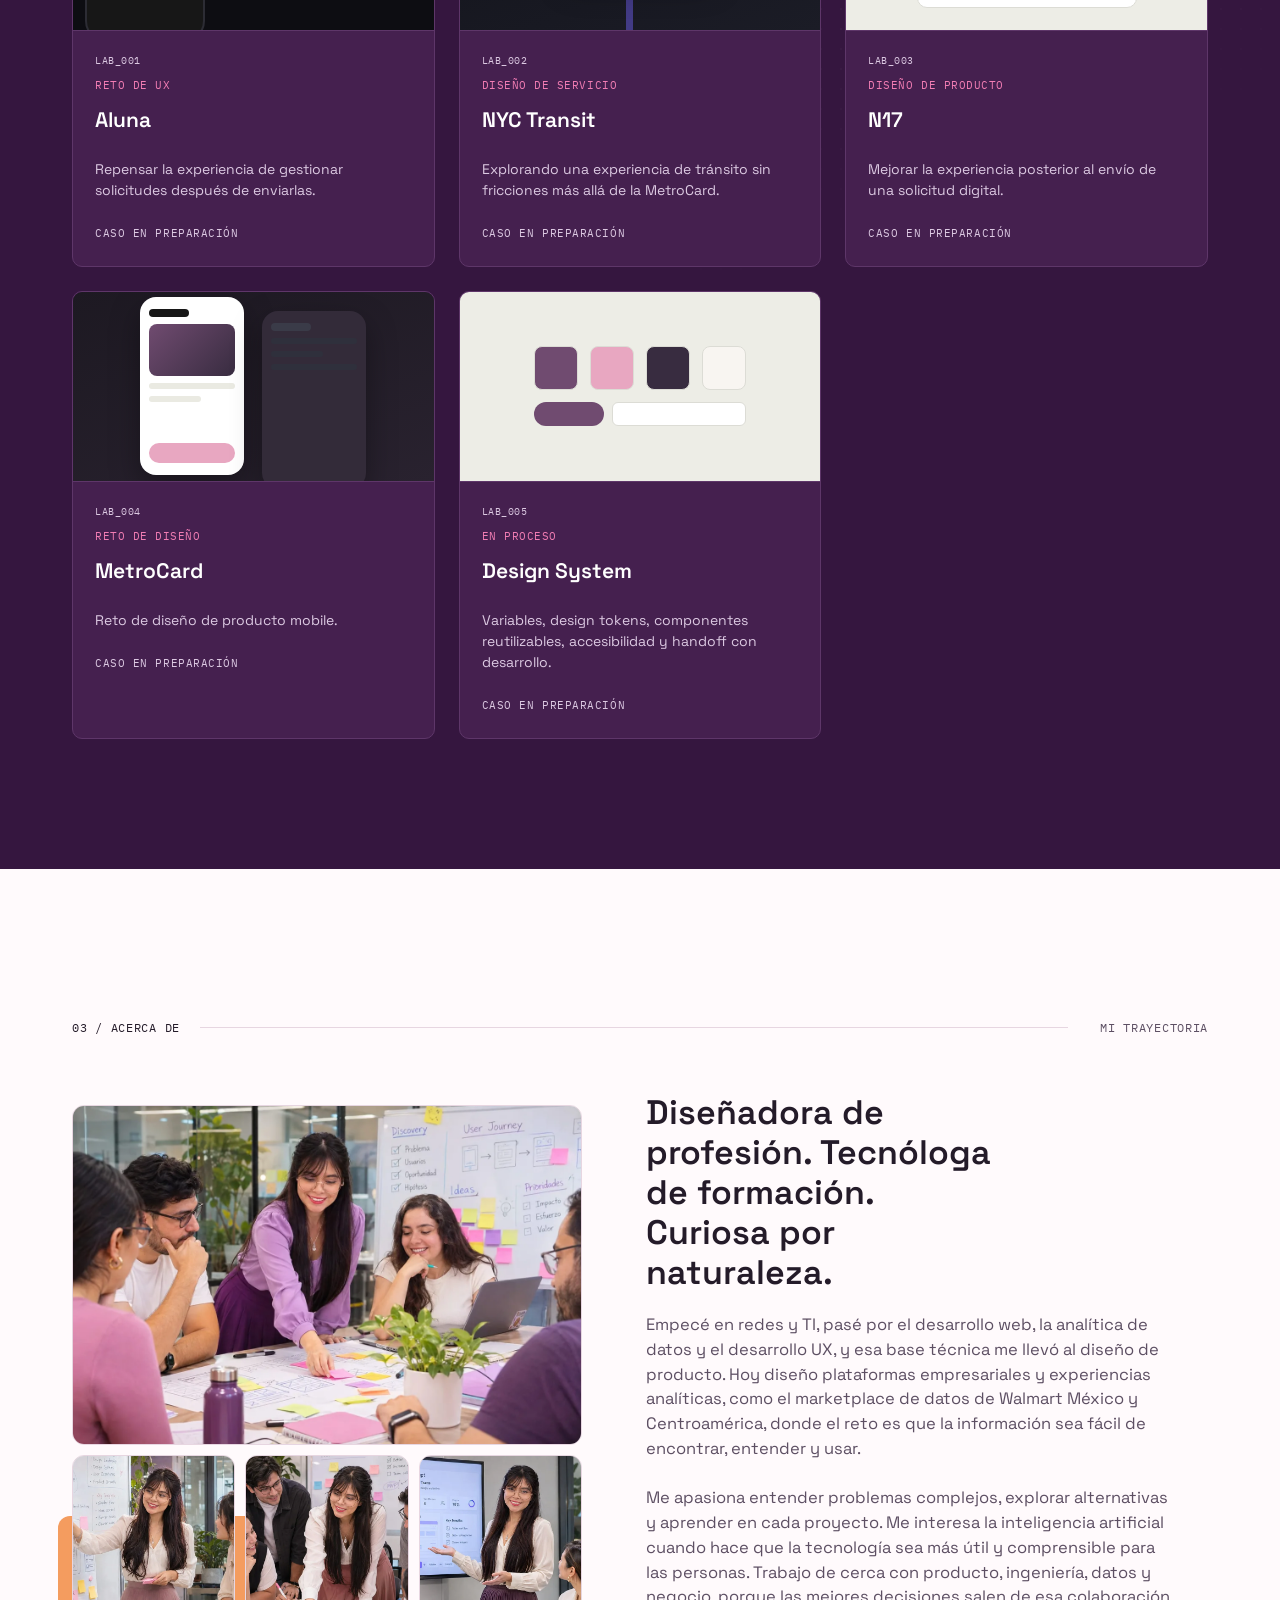
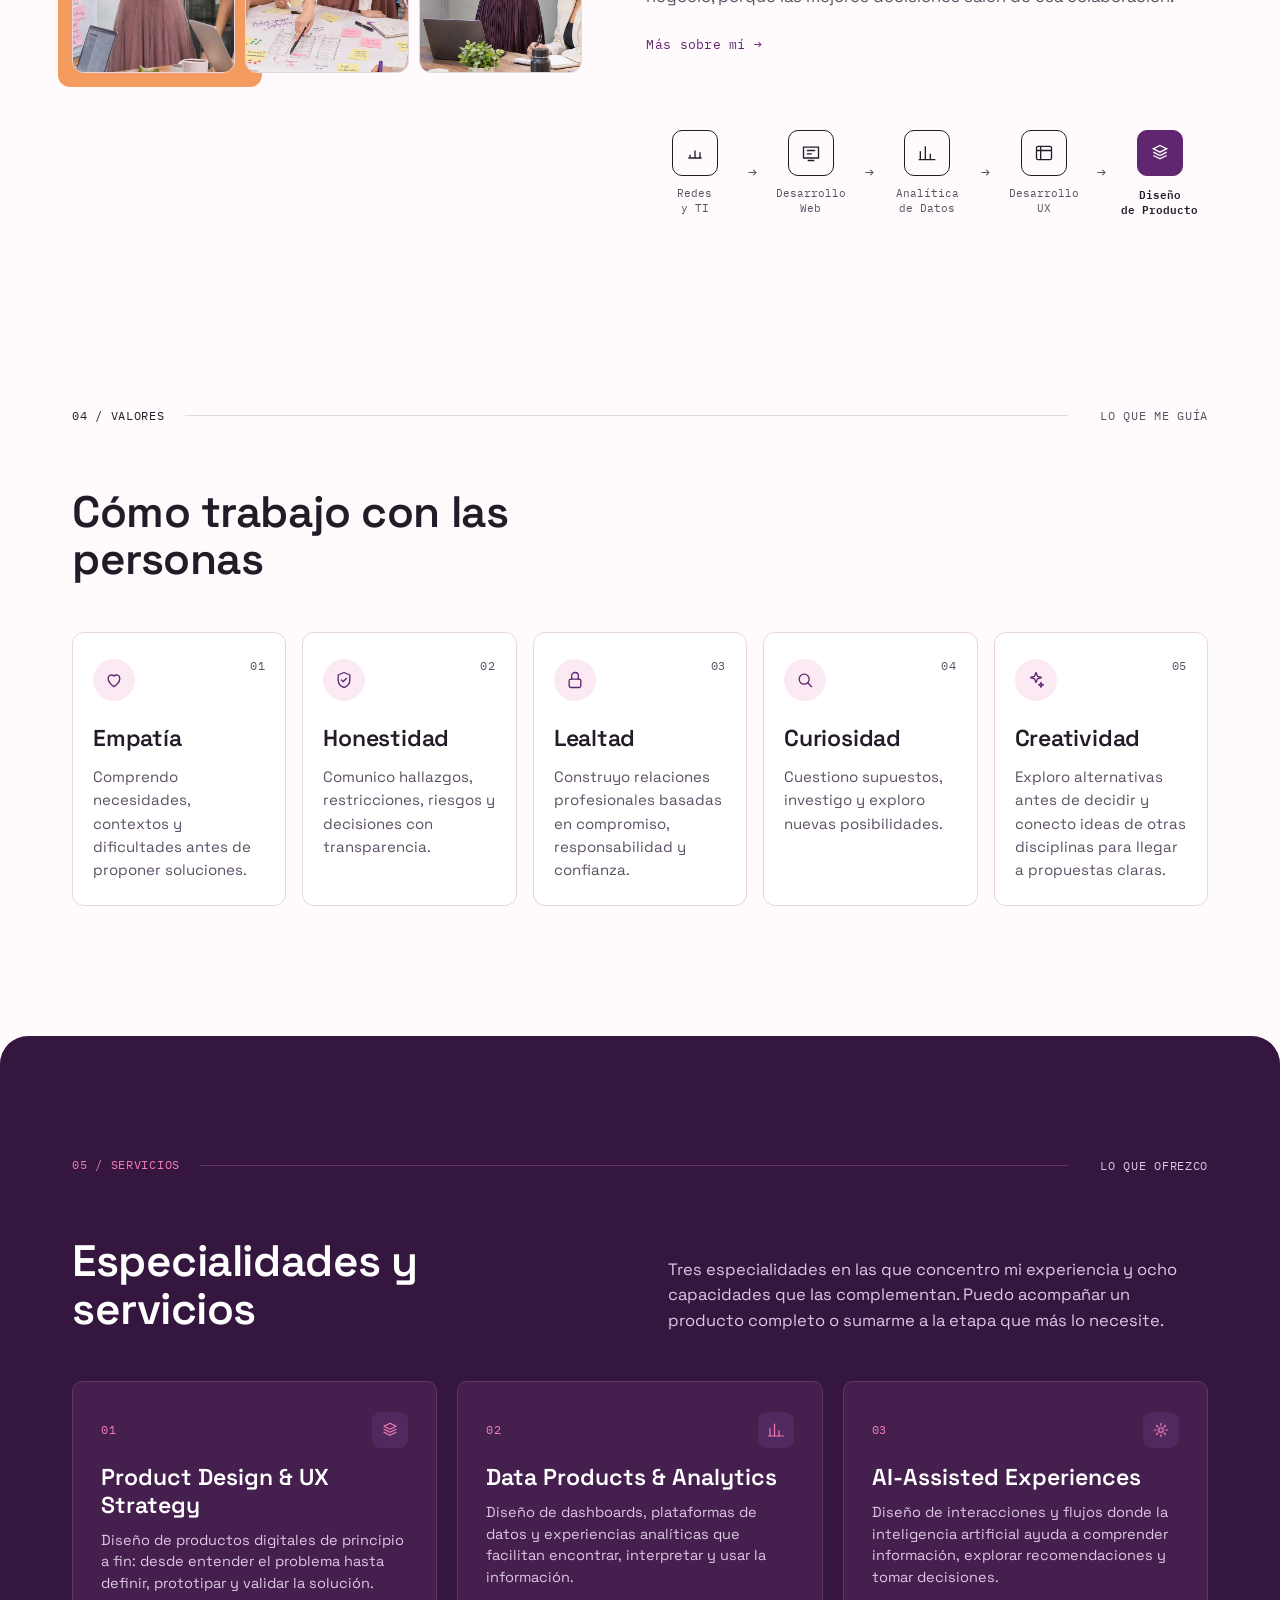
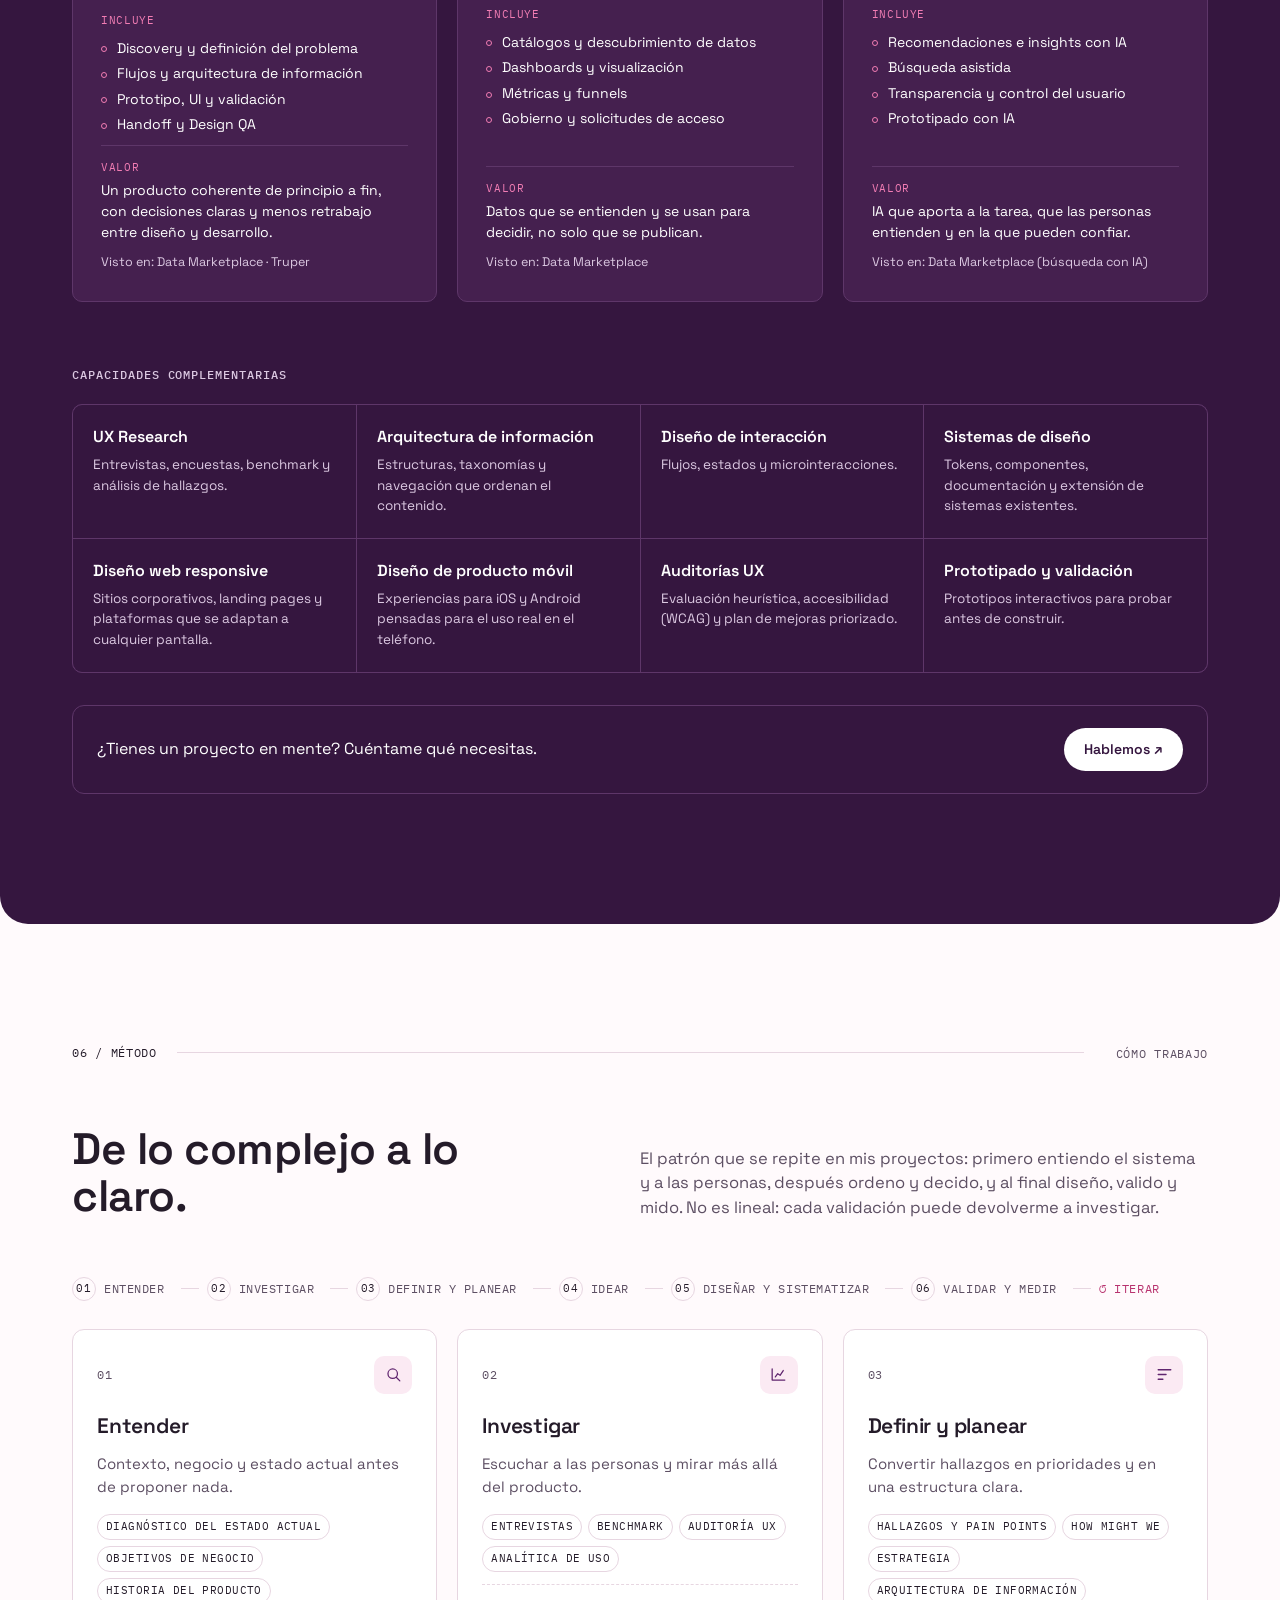
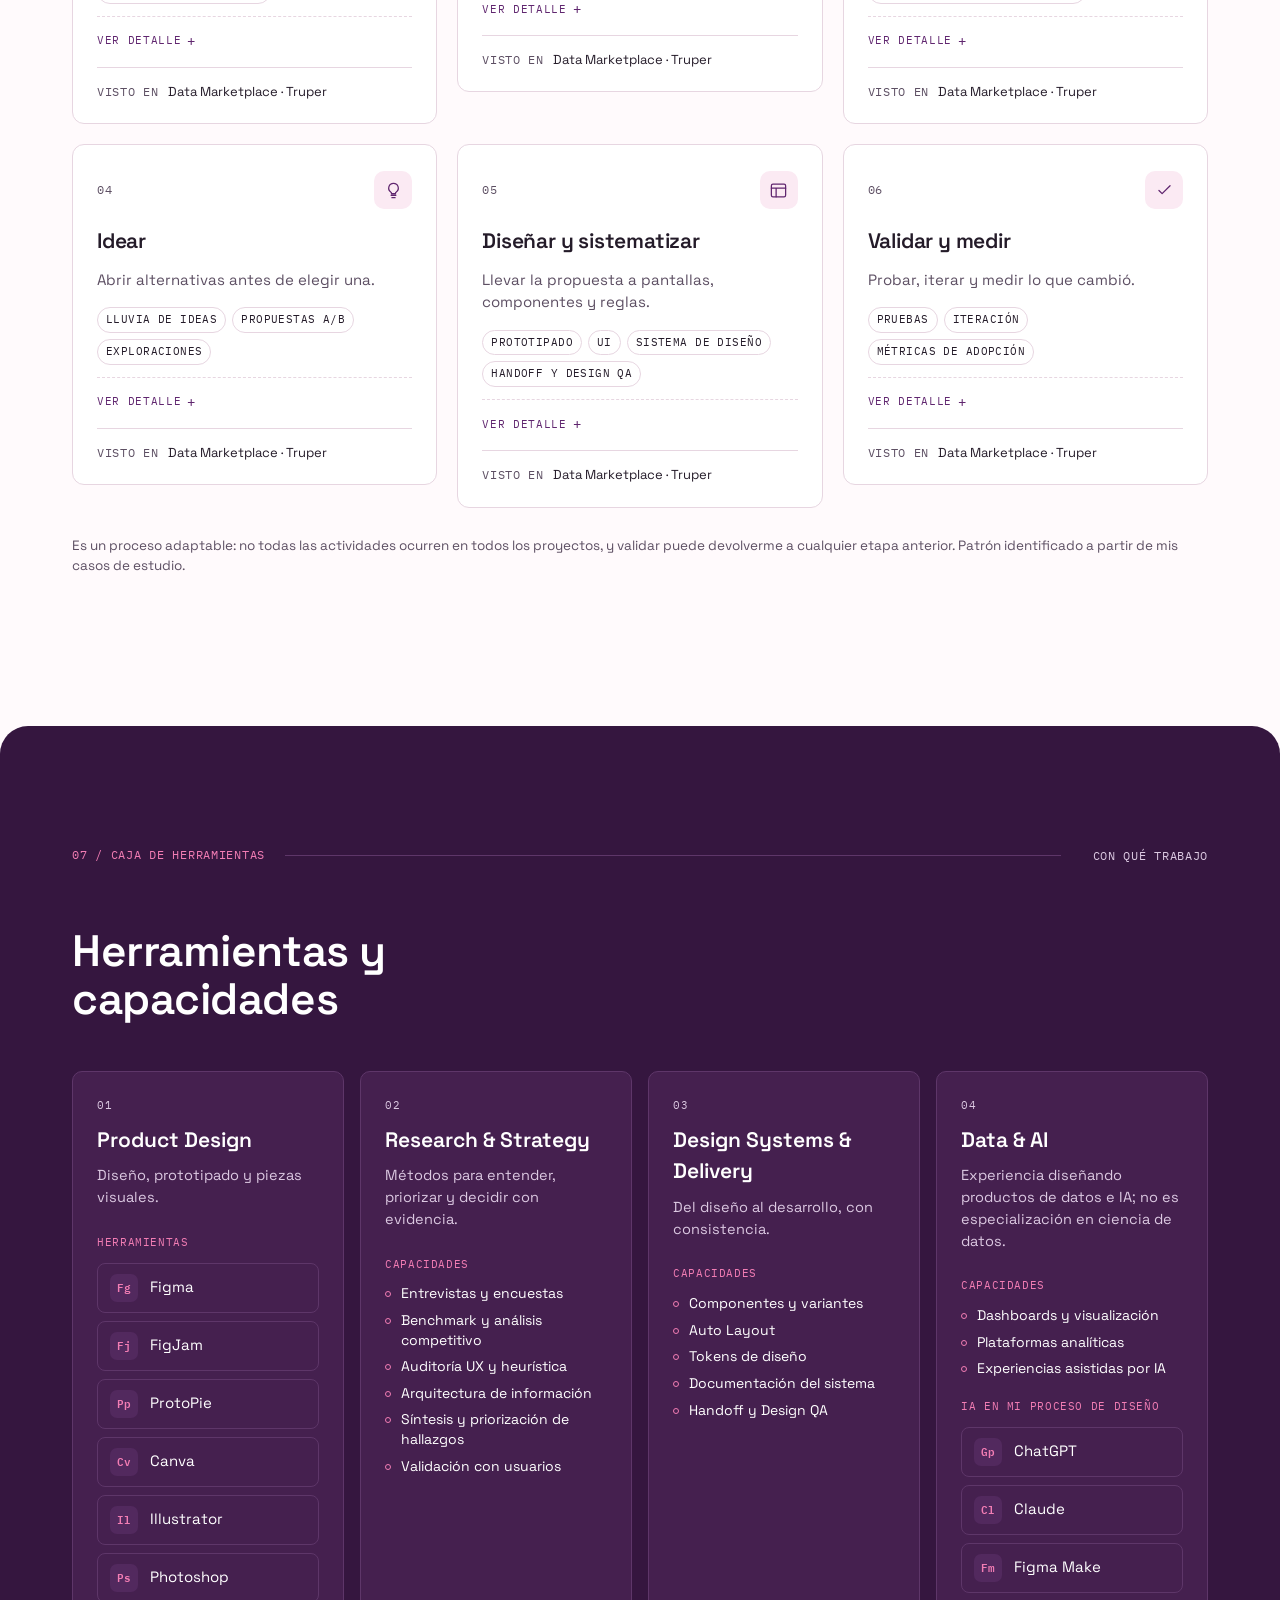
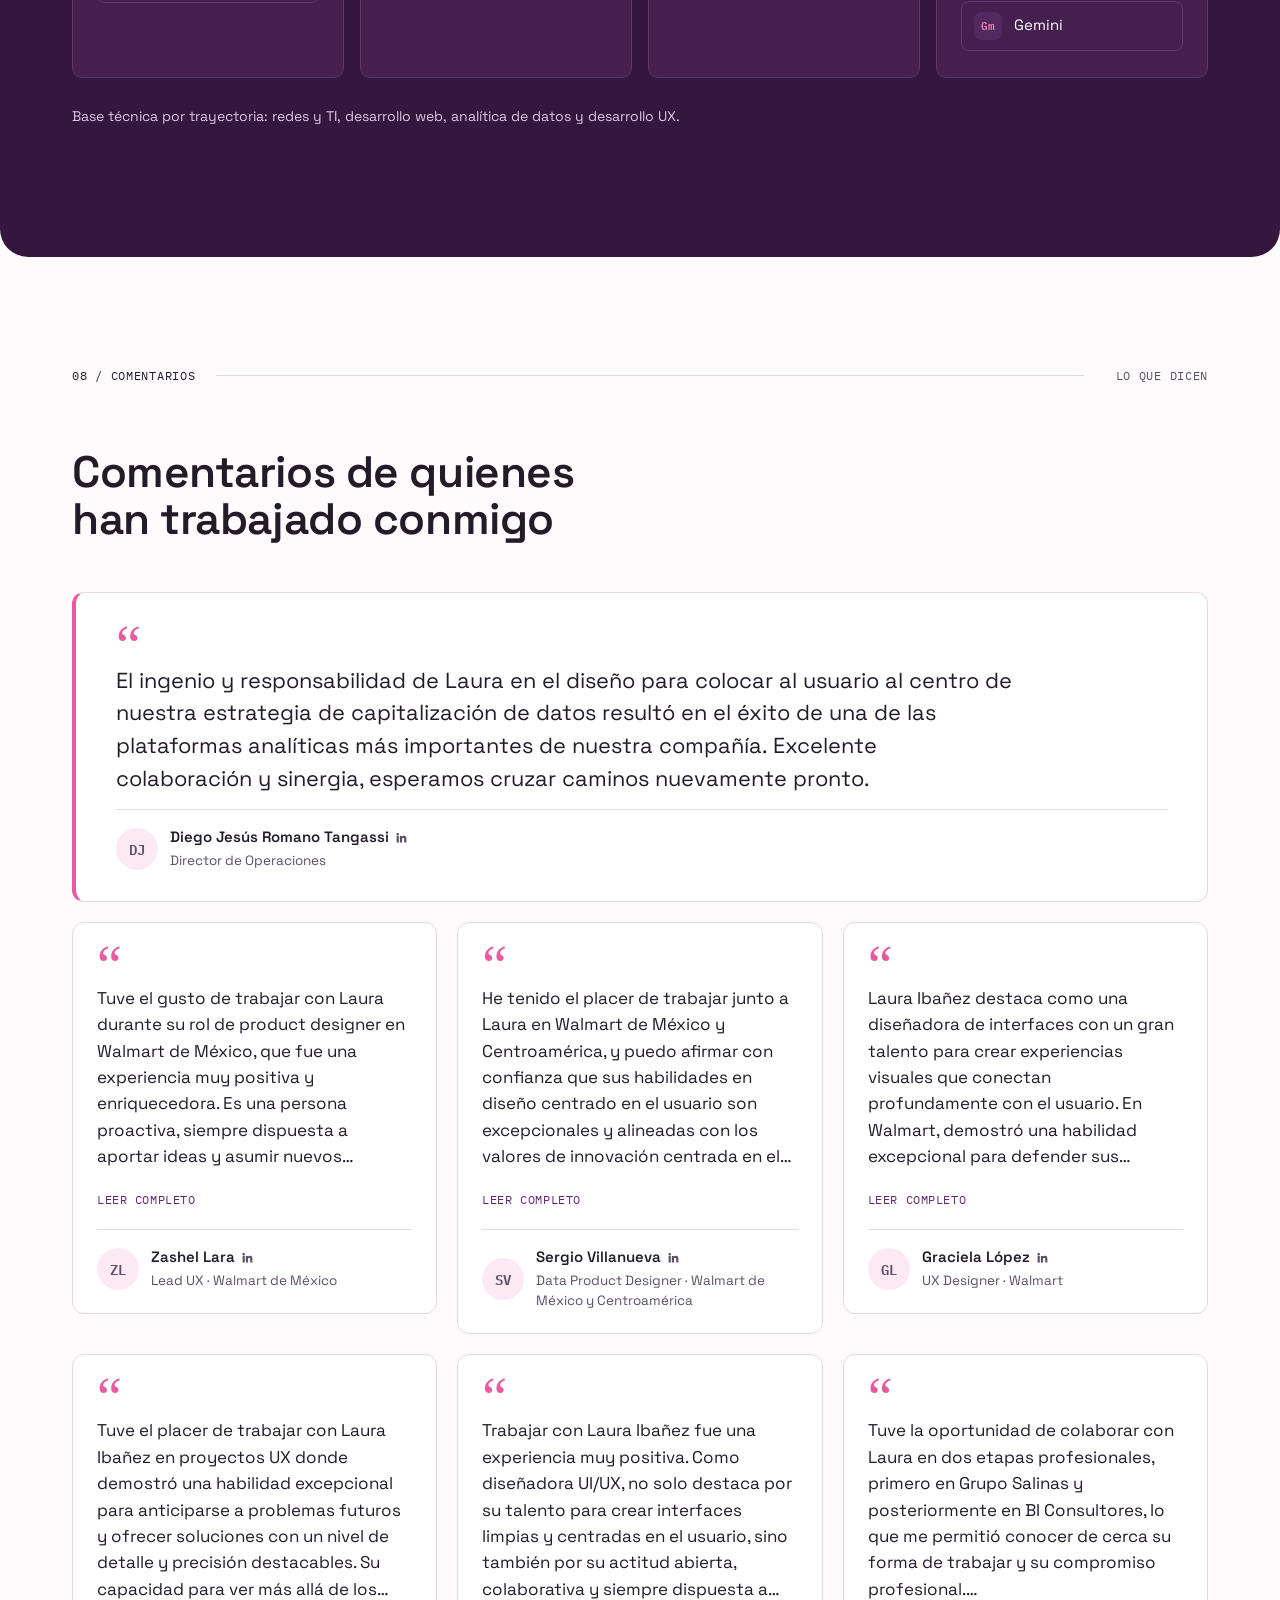
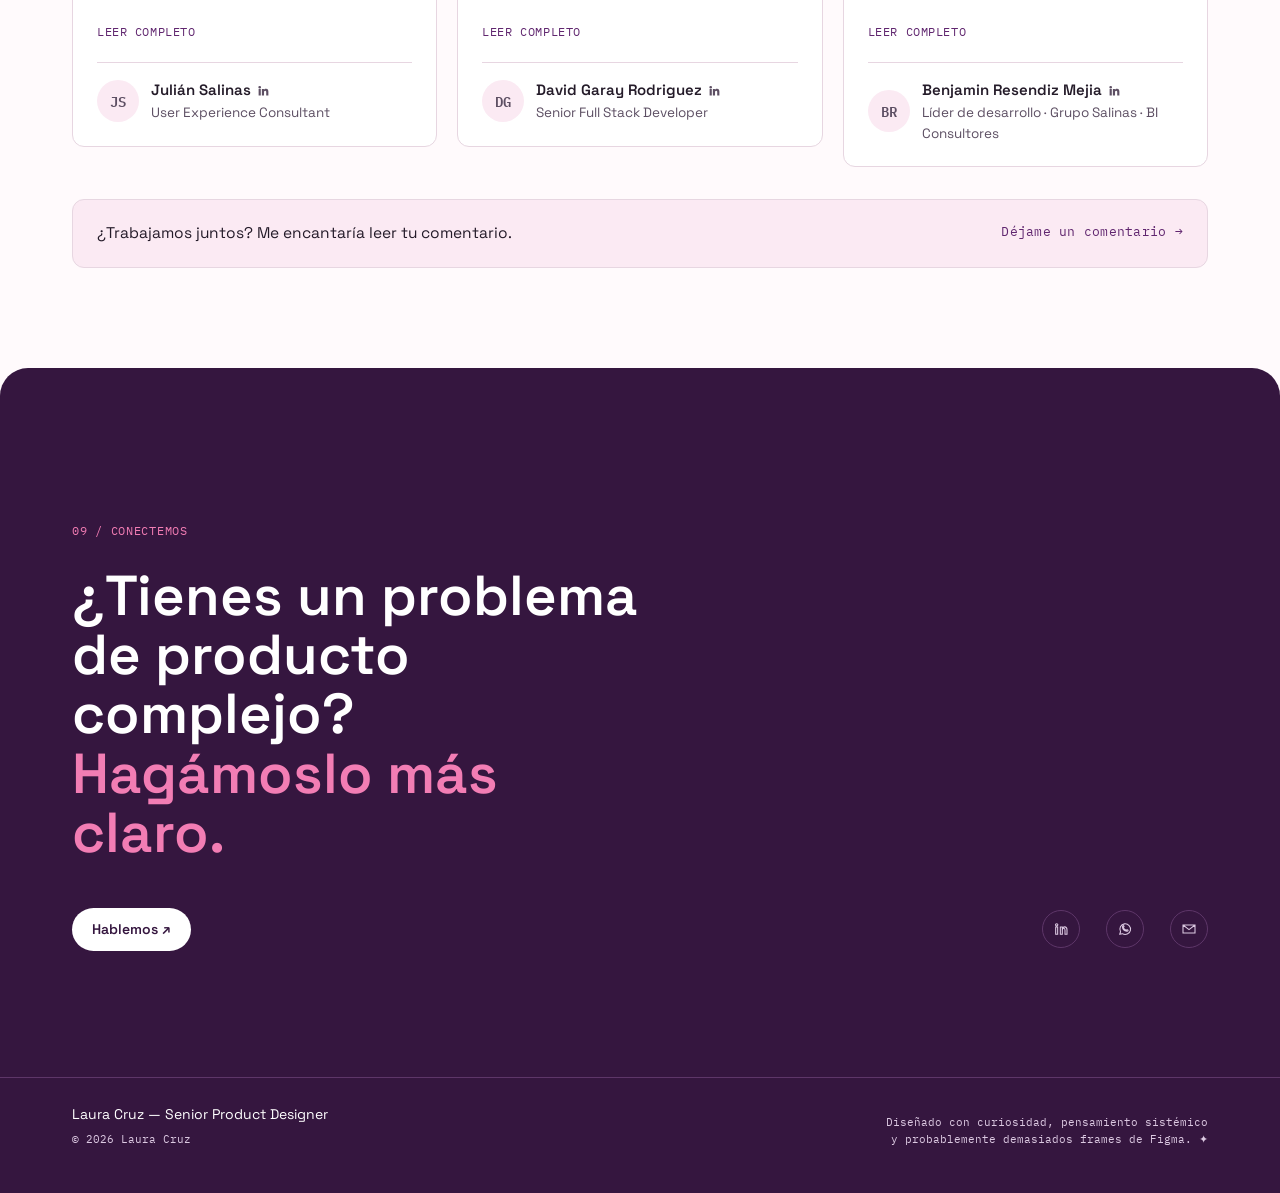
==== commit 63676cc5: "Add files via upload" ====
--- a/index.html
+++ b/index.html
@@ -1,587 +1,667 @@
-<!DOCTYPE html>
-    <html lang="en">
-    <head>
-        <meta charset="UTF-8">
-        <meta name="viewport" content="width=device-width, initial-scale=1.0">
-
-        <!--=============== FAVICON ===============-->
-        <link rel="shortcut icon" href="assets/img/favicon.png" type="image/x-icon">
-
-        <!--=============== BOXICONS ===============-->
-        <link href='https://unpkg.com/boxicons@2.1.4/css/boxicons.min.css' rel='stylesheet'>
-        
-        <!--=============== SWIPER CSS ===============-->
-        <link rel="stylesheet" href="assets/css/swiper-bundle.min.css">
-
-        <!--=============== CSS ===============-->
-        <link rel="stylesheet" href="assets/css/styles.css">
-
-        <title>Responsive real state website - Bedimcode</title>
-    </head>
-    <body>
-        <!--==================== HEADER ====================-->
-        <header class="header" id="header">
-            <nav class="nav container">
-                <a href="#" class="nav__log">
-                    Reliz <i class='bx bxs-home-smile'></i>
-                </a>
-
-                <div class="nav__menu">
-                    <ul class="nav__list">
-                        <li class="nav__item">
-                            <a href="#home" class="nav__link active-link">
-                                <i class='bx bx-home-heart' ></i>
-                                <span>Home</span>
-                            </a>
-                        </li>
-                        <li class="nav__item">
-                            <a href="#popular" class="nav__link ">
-                                <i class='bx bxs-building-house' ></i>
-                                <span>Residences</span>
-                            </a>
-                        </li>
-                        <li class="nav__item">
-                            <a href="#value" class="nav__link">
-                                <i class='bx bxs-award' ></i>
-                                <span>Value</span>
-                            </a>
-                        </li>
-                        <li class="nav__item">
-                            <a href="#contact" class="nav__link">
-                                <i class='bx bxs-phone' ></i>
-                                <span>Contact</span>
-                            </a>
-                        </li>
-                    </ul>
-                </div>
-
-                <!--Theme change button-->
-                <i class='bx bx-moon change-theme' id="theme-button"></i>
-
-                <a href="#" class="button nav__button">
-                    Subscribe
-                </a>
-            </nav>
-        </header>
-
-        <!--==================== MAIN ====================-->
-        <main class="main">
-            <!--==================== HOME ====================-->
-            <section class="home section" id="home">
-                <div class="home__container container grid">
-                    <div class="home__data">
-                        <h1 class="home__title">
-                            Discover <br> Most Suitable <br> Property
-                        </h1>
-                        <p class="home__description">
-                            Find a variety of properties that suit you very easily,
-                            forget all difficulties in finding a residence for you
-                        </p>
-
-                        <form action="" class="home__search">
-                            <i class='bx bxs-map' ></i>
-                            <input type="search" placeholder="Search by location..." class="home__search-input">
-                            <button class="button">Search</button>
-                        </form>
-
-                        <div class="home__value">
-                            <div>
-                                <h1 class="home__value-number">
-                                    9k <span>+</span>
-                                </h1>
-                                <span class="home__value-description">
-                                    Premium <br> Product
-                                </span>
-                            </div>
-                            <div>
-                                <h1 class="home__value-number">
-                                    2k <span>+</span>
-                                </h1>
-                                <span class="home__value-description">
-                                    Happy <br> Customer
-                                </span>
-                            </div>
-                            <div>
-                                <h1 class="home__value-number">
-                                    28k <span>+</span>
-                                </h1>
-                                <span class="home__value-description">
-                                    Awards <br> Winning
-                                </span>
-                            </div>
-                        </div>
-                    </div>
-
-                    <div class="home__images">
-                        <div class="home__orbe"></div>
-
-                        <div class="home__img">
-                            <img src="assets/img/home.jpg" alt="">
-                        </div>
-                    </div>
-                </div>
-                
-            </section>
-
-            <!--==================== LOGOS ====================-->
-            <section class="logos section">
-                <div class="logos__container container grid">
-                    <div class="logos__img">
-                        <img src="assets/img/logo1.png" alt="">
-                    </div>
-                    <div class="logos__img">
-                        <img src="assets/img/logo2.png" alt="">
-                    </div>
-                    <div class="logos__img">
-                        <img src="assets/img/logo3.png" alt="">
-                    </div>
-                    <div class="logos__img">
-                        <img src="assets/img/logo4.png" alt="">
-                    </div>
-                </div>
-            </section>
-
-            <!--==================== POPULAR ====================-->
-            <section class="popular section" id="popular">
-                <div class="container">
-                    <span class="section__subtitle">Best Choise</span>
-                    <h2 class="section__title">
-                        Popular Residences<span>.</span>
-                    </h2>
-
-                    <div class="popular__container swiper">
-                        <div class="swiper-wrapper">
-                            <article class="popular__card swiper-slide">
-                                <img src="assets/img/popular1.jpg" alt="" class="popular__img">
-                                
-                                <div class="popular__data">
-                                    <h2 class="popular__price">
-                                        <span>$</span>33,356
-                                    </h2>
-                                    <h3 class="popular__title">
-                                        Garden City Aliat
-                                    </h3>
-                                    <p class="popular__description">
-                                        Street The Garden City Of Moraflores,
-                                        GDL - Mexico Av. Sol #333
-                                    </p>
-                                </div>
-                            </article>
-
-                            <article class="popular__card swiper-slide">
-                                <img src="assets/img/popular2.jpg" alt="" class="popular__img">
-                                
-                                <div class="popular__data">
-                                    <h2 class="popular__price">
-                                        <span>$</span>44,456
-                                    </h2>
-                                    <h3 class="popular__title">
-                                        Galdes Luxurious House
-                                    </h3>
-                                    <p class="popular__description">
-                                        Street The Garden City Of Moraflores,
-                                        GDL - Mexico Av. Sol #333
-                                    </p>
-                                </div>
-                            </article>
-
-                            <article class="popular__card swiper-slide">
-                                <img src="assets/img/popular3.jpg" alt="" class="popular__img">
-                                
-                                <div class="popular__data">
-                                    <h2 class="popular__price">
-                                        <span>$</span>55,555
-                                    </h2>
-                                    <h3 class="popular__title">
-                                        Garden Miro City
-                                    </h3>
-                                    <p class="popular__description">
-                                        Street The Garden City Of Moraflores,
-                                        GDL - Mexico Av. Sol #333
-                                    </p>
-                                </div>
-                            </article>
-
-                            <article class="popular__card swiper-slide">
-                                <img src="assets/img/popular4.jpg" alt="" class="popular__img">
-                                
-                                <div class="popular__data">
-                                    <h2 class="popular__price">
-                                        <span>$</span>77,755
-                                    </h2>
-                                    <h3 class="popular__title">
-                                        Luxurious City Garden
-                                    </h3>
-                                    <p class="popular__description">
-                                        Street The Garden City Of Moraflores,
-                                        GDL - Mexico Av. Sol #333
-                                    </p>
-                                </div>
-                            </article>
-
-                            <article class="popular__card swiper-slide">
-                                <img src="assets/img/popular5.jpg" alt="" class="popular__img">
-                                
-                                <div class="popular__data">
-                                    <h2 class="popular__price">
-                                        <span>$</span>88,855
-                                    </h2>
-                                    <h3 class="popular__title">
-                                        Alai Private Garden 
-                                    </h3>
-                                    <p class="popular__description">
-                                        Street The Garden City Of Moraflores,
-                                        GDL - Mexico Av. Sol #333
-                                    </p>
-                                </div>
-                            </article>
-                        </div>
-
-                        <div class="swiper-button-next">
-                            <i class='bx bx-chevron-right'></i>
-                        </div>
-                        <div class="swiper-button-prev">
-                            <i class='bx bx-chevron-left' ></i>
-                        </div>
-                    </div>
-
-
-                </div>
-            </section>
-
-            <!--==================== VALUE ====================-->
-            <section class="value section" id="value">
-                <div class="value__container container grid">
-                    <div class="value__images">
-                        <div class="value__orbe"></div>
-
-                            <div class="value__img">
-                                <img src="assets/img/value.jpg" alt="">
-                            </div>
-                        </div>
-
-                            <div class="value__content">
-                                <div class="value__data">
-                                    <span class="section__subtitle">Our Value</span>
-                                    <h2 class="section__title">
-                                        Value we give to you<span>.</span>
-                                    </h2>
-                                    <p class="value__description">
-                                        We always to help by provinding the best service for you
-                                        We believe a good place to live can make your life better.
-                                    </p>
-                                </div>
-
-                                <div class="value__accordion">
-                                    <div class="value__accordion-item">
-                                        <header class="value__accordion-header">
-                                            <i class='bx bxs-shield-x value__accordion-icon' ></i>
-                                            <h3 class="values__accordion-title">
-                                                Best interest rates on the market
-                                            </h3>
-                                            <div class="value__accordion-arrow">
-                                                <i class='bx bxs-down-arrow' ></i>
-                                            </div>
-                                        </header>
-
-                                        <div class="value__accordion-content">
-                                            <p class="value__accordion-description">
-                                                Price we provides is the best for you,
-                                                we guarantee no price changes on your property due to
-                                                various unexpected costs that may come.
-                                            </p>
-                                        </div>
-                                    </div>
-
-                                    <div class="value__accordion-item">
-                                        <header class="value__accordion-header">
-                                            <i class='bx bxs-x-square' ></i>
-                                            <h3 class="values__accordion-title">
-                                                Prevent unstable prices
-                                            </h3>
-                                            <div class="value__accordion-arrow">
-                                                <i class='bx bxs-down-arrow' ></i>
-                                            </div>
-                                        </header>
-
-                                        <div class="value__accordion-content">
-                                            <p class="value__accordion-description">
-                                                Price we provides is the best for you,
-                                                we guarantee no price changes on your property due to
-                                                various unexpected costs that may come.
-                                            </p>
-                                        </div>
-                                    </div>
-
-                                    <div class="value__accordion-item">
-                                        <header class="value__accordion-header">
-                                            <i class='bx bxs-x-square' ></i>
-                                            <h3 class="values__accordion-title">
-                                                Best prices on the market
-                                            </h3>
-                                            <div class="value__accordion-arrow">
-                                                <i class='bx bxs-down-arrow' ></i>
-                                            </div>
-                                        </header>
-
-                                        <div class="value__accordion-content">
-                                            <p class="value__accordion-description">
-                                                Price we provides is the best for you,
-                                                we guarantee no price changes on your property due to
-                                                various unexpected costs that may come.
-                                            </p>
-                                        </div>
-                                    </div>
-
-                                    <div class="value__accordion-item">
-                                        <header class="value__accordion-header">
-                                            <box-icon type='solid' name='check-square'></box-icon>
-                                            <h3 class="values__accordion-title">
-                                                Security of your data
-                                            </h3>
-                                            <div class="value__accordion-arrow">
-                                                <i class='bx bxs-down-arrow' ></i>
-                                            </div>
-                                        </header>
-
-                                        <div class="value__accordion-content">
-                                            <p class="value__accordion-description">
-                                                Price we provides is the best for you,
-                                                we guarantee no price changes on your property due to
-                                                various unexpected costs that may come.
-                                            </p>
-                                        </div>
-                                    </div>
-                                </div>
-                            </div>
-                        </div>
-                    </section>
-
-            <!--==================== CONTACT ====================-->
-            <section class="contact section" id="contact">
-                <div class="contact__container container grid">
-                    <div class="contact__images">
-                        <div class="contact__orbe"></div>
-
-                        <div class="contact__img">
-                            <img src="assets/img/contact.png" alt="">
-                        </div>
-                    </div>
-
-                    <div class="contact__content">
-                        <div class="contant__dara">
-                            <span class="section__subtitle">Contact US</span>
-                            <h2 class="section__title">
-                                Easy to Contact us<span>.</span>
-                            </h2>
-                            <p class="contact__description">
-                                Is there a problem finding your dream home? need a guide
-                                in buying first home? or need a consultation
-                                on residential issues? just contact us.
-                            </p>
-                        </div>
-
-                        <div class="contact__card">
-                            <div class="contact__card-box">
-                                <div class="contact__card-info">
-                                    <i class='bx bxs-phone-call' ></i>
-
-                                </div>
-                                <h3 class="contact__card-title">
-                                    Call
-                                </h3>
-                                <p class="contact__card-description">
-                                    022.321.165.19
-                                </p>
-                                
-                                <button class="button contact__card-button">
-                                    Call Now
-                                </button>
-                            </div>
-
-                            <div class="contact__card-box">
-                                <div class="contact__card-info">
-                                    <i class='bx bxs-message-rounded-dots' ></i>
-
-                                </div>
-                                <h3 class="contact__card-title">
-                                    Chat
-                                </h3>
-                                <p class="contact__card-description">
-                                    022.321.165.19
-                                </p>
-                                
-                                <button class="button contact__card-button">
-                                    Chat Now
-                                </button>
-                            </div>
-
-                            <div class="contact__card-box">
-                                <div class="contact__card-info">
-                                    <i class='bx bxs-video'></i>
-
-                                </div>
-                                <h3 class="contact__card-title">
-                                    Video Call
-                                </h3>
-                                <p class="contact__card-description">
-                                    022.321.165.19
-                                </p>
-                                
-                                <button class="button contact__card-button">
-                                    Video call Now
-                                </button>
-                            </div>
-
-                            <div class="contact__card-box">
-                                <div class="contact__card-info">
-                                    <i class='bx bxs-envelope' ></i>
-                                </div>
-                                <h3 class="contact__card-title">
-                                    Message
-                                </h3>
-                                <p class="contact__card-description">
-                                    022.321.165.19
-                                </p>
-
-                                <button class="button contact__card-button">
-                                    Message Now
-                                </button>
-                            </div>
-                        </div>
-
-                    </div>
-                </div>
-            </section>
-
-            <!--==================== SUBSCRIBE ====================-->
-            <section class="subscribe section">
-                <div class="subscribe__container container">
-                    <h1 class="subscribe__title">
-                        Get Started with Holux
-                    </h1>
-                    <p class="subscribe__description">
-                        Subscribe and find super attractive price
-                        quotes from us, Find your residence soon
-                    </p>
-                    <a href="" class="button subscribe__button">
-                        Get Started
-                    </a>
-                </div>
-            </section>
-        </main>
-
-        <!--==================== FOOTER ====================-->
-        <footer class="footer section">
-            <div class="footer__container container grid">
-                <div>
-                    <a href="#" class="footer__logo">
-                        Reliz <i class='bx bxs-home-alt-2' ></i>
-                    </a>
-                    <p class="footer__description">
-                        Our vision is to make all people <br>
-                        the best place to live for them.
-                    </p>
-                </div>
-
-              <div class="footer__content">
-                <div>
-                    <h3 class="footer__title">
-                        About
-                    </h3>
-                    <ul class="footer__links">
-                        <li>
-                            <a href="" class="footer__link">About Us</a>
-                        </li>
-                        <li>
-                            <a href="" class="footer__link">Features</a>
-                        </li>
-                        <li>
-                            <a href="" class="footer__link">News & Blog</a>
-                        </li>
-                    </ul>
-                </div>
-
-                <div>
-                    <h3 class="footer__title">
-                        Company
-                    </h3>
-                    <ul class="footer__links">
-                        <li>
-                            <a href="" class="footer__link">How we work?</a>
-                        </li>
-                        <li>
-                            <a href="" class="footer__link">Capital</a>
-                        </li>
-                        <li>
-                            <a href="" class="footer__link">Security</a>
-                        </li>
-                    </ul>
-                </div>
-
-                <div>
-                    <h3 class="footer__title">
-                        Support
-                    </h3>
-                    <ul class="footer__links">
-                        <li>
-                            <a href="" class="footer__link">FAQs</a>
-                        </li>
-                        <li>
-                            <a href="" class="footer__link">Support center</a>
-                        </li>
-                        <li>
-                            <a href="" class="footer__link">Contact Us</a>
-                        </li>
-                    </ul>
-                </div>
-
-                <div>
-                    <h3 class="footer__title">
-                        Follow Us
-                    </h3>
-                    <ul class="footer__social">
-                        <a href="https://www.facebook.com" target="_blank" class="footer__social-link">
-                            <i class="bx bxl-facebook-circle"></i>
-                        </a>
-                        <a href="https://www.instagram.com" target="_blank" class="footer__social-link">
-                            <i class='bx bxl-instagram-alt'></i>
-                        </a>
-                        <a href="https://www.pinterest.com" target="_blank" class="footer__social-link">
-                            <i class='bx bxl-pinterest' ></i>
-                        </a>
-
-                    </ul>
-                </div>
-              </div>  
-            </div>
-
-            <div class="footer__info container">
-                <span class="footer__copy">
-                    &#169; Lauriel. All rigths reserved
-                </span>
-
-                <div class="footer__privacy">
-                    <a href="#">Terms & Agreements</a>
-                    <a href="#">Privacy Policy</a>
-                </div>
-            </div>
-
-        </footer>
-
-
-        <!--========== SCROLL UP ==========-->
-        <a href="#" class="scrollup" id="scroll-up">
-            <i class='bx bx-chevrons-up'></i>
-        </a>
-
-        <!--=============== SCROLLREVEAL ===============-->
-        <script src=""></script>
-
-        <!--=============== SWIPER JS ===============-->
-        <script src="assets/js/swiper-bundle.min.js"></script>
-
-        <!--=============== MAIN JS ===============-->
-        <script src="assets/js/main.js"></script>
-    </body>
-</html>+<!doctype html>
+<html lang="es" data-ui="es" data-mode="light">
+<head>
+<meta charset="utf-8">
+<meta name="viewport" content="width=device-width, initial-scale=1, viewport-fit=cover">
+<title>Laura Cruz · Senior Product Designer · Data Experience, Analytics y AI</title>
+<meta name="description" content="Laura Cruz, Senior Product Designer especializada en Data Experience, Analytics y productos asistidos por IA. Plataformas empresariales, experiencias de datos y casos de estudio.">
+<meta name="robots" content="index, follow">
+<meta name="author" content="Laura Cruz">
+<meta name="theme-color" content="#FFFAFC" media="(prefers-color-scheme: light)">
+<meta name="theme-color" content="#151218" media="(prefers-color-scheme: dark)">
+<link rel="icon" href="assets/img/favicon.svg" type="image/svg+xml">
+<link rel="apple-touch-icon" href="assets/img/apple-touch-icon.png">
+<meta property="og:type" content="website">
+<meta property="og:site_name" content="Laura Cruz · Portfolio">
+<meta property="og:title" content="Laura Cruz · Senior Product Designer · Data Experience, Analytics y AI">
+<meta property="og:description" content="Laura Cruz, Senior Product Designer especializada en Data Experience, Analytics y productos asistidos por IA. Plataformas empresariales, experiencias de datos y casos de estudio.">
+<meta property="og:image" content="assets/img/og-image.png">
+<meta property="og:image:width" content="1200">
+<meta property="og:image:height" content="630">
+<meta property="og:image:alt" content="Laura Cruz, Senior Product Designer · Data Experience, Analytics y AI">
+<meta property="og:locale" content="es_MX">
+<meta property="og:locale:alternate" content="en_US">
+<meta name="twitter:card" content="summary_large_image">
+<script src="assets/js/boot.js"></script>
+<link rel="preconnect" href="https://fonts.googleapis.com">
+<link rel="preconnect" href="https://fonts.gstatic.com" crossorigin>
+<link rel="stylesheet" href="https://fonts.googleapis.com/css2?family=Space+Grotesk:wght@400;500;600;700&family=IBM+Plex+Mono:wght@400;500;600;700&family=Caveat:wght@500;600&display=swap">
+<link rel="stylesheet" href="assets/css/theme.css">
+<link rel="stylesheet" href="assets/css/tokens.css">
+<link rel="stylesheet" href="assets/css/site-nav.css">
+<link rel="stylesheet" href="assets/css/home.css">
+<link rel="stylesheet" href="assets/css/home-v3.css">
+<link rel="stylesheet" href="assets/css/home-sections.css">
+<link rel="stylesheet" href="assets/css/home-services.css">
+</head>
+<body>
+<div class="page g-i18n" id="home" data-title-es="Laura Cruz · Senior Product Designer · Data Experience, Analytics y AI" data-title-en="Laura Cruz · Senior Product Designer · Data Experience, Analytics &amp; AI">
+<a class="skip-link" data-i18n="home.skip" href="#work">Saltar al contenido</a>
+<!-- COMPONENTE: menú principal del sitio (assets/css/site-nav.css · lógica en core.js) -->
+<header class="sn g-i18n">
+<div class="sn-row">
+<a class="sn-brand" href="#top">Laura Cruz <span class="sn-tag">// SENIOR PRODUCT DESIGNER</span></a>
+<nav aria-label="Navegación principal" class="sn-links" data-aria-en="Main navigation" data-aria-es="Navegación principal">
+<a href="#work"><span lang="es">Trabajo</span><span lang="en">Work</span></a>
+<a href="#experiments"><span lang="es">Experimentos</span><span lang="en">Experiments</span></a>
+<a href="#about"><span lang="es">Sobre mí</span><span lang="en">About</span></a>
+<a href="#services"><span lang="es">Servicios</span><span lang="en">Services</span></a>
+<a data-cv="" href="https://drive.google.com/file/d/1-UAsClaPK90afyYOHK1Wqlof7n6BKKwY/view?usp=sharing" rel="noopener" target="_blank">CV</a>
+</nav>
+<div class="sn-actions">
+<div aria-label="Idioma" class="sn-lang" data-aria-en="Language" data-aria-es="Idioma" role="group"><button aria-pressed="false" class="lang-btn" data-lang="en" type="button">EN</button><span aria-hidden="true" class="lang-sep">/</span><button aria-pressed="false" class="lang-btn" data-lang="es" type="button">ES</button></div>
+<button aria-label="Activar modo oscuro" aria-pressed="false" class="theme-btn" data-theme-toggle="" type="button"><svg aria-hidden="true" class="i-moon" fill="none" stroke="currentColor" stroke-linecap="round" stroke-linejoin="round" stroke-width="1.6" viewbox="0 0 24 24"><path d="M20.5 14.5A8.5 8.5 0 0 1 9.5 3.5a8.5 8.5 0 1 0 11 11z"></path></svg><svg aria-hidden="true" class="i-sun" fill="none" stroke="currentColor" stroke-linecap="round" stroke-width="1.6" viewbox="0 0 24 24"><circle cx="12" cy="12" r="4"></circle><path d="M12 2v2M12 20v2M4.9 4.9l1.4 1.4M17.7 17.7l1.4 1.4M2 12h2M20 12h2M4.9 19.1l1.4-1.4M17.7 6.3l1.4-1.4"></path></svg></button>
+<a class="sn-cta" href="mailto:uxdevlaura@gmail.com"><span lang="es">Hablemos ↗</span><span lang="en">Let’s talk ↗</span></a>
+<button aria-controls="sn-drawer-home" aria-haspopup="dialog" aria-label="Abrir menú" class="sn-burger" data-aria-en="Open menu" data-aria-es="Abrir menú" data-drawer-toggle="" type="button"><span class="bars"><span></span><span></span><span></span></span></button>
+</div>
+</div>
+</header>
+<div aria-hidden="true" aria-label="Menú" aria-modal="true" class="sn-drawer g-i18n" data-aria-en="Menu" data-aria-es="Menú" data-open="false" id="sn-drawer-home" role="dialog">
+<div class="scrim"></div>
+<div class="panel">
+<div class="drawer-top"><span>Laura Cruz</span><button aria-label="Cerrar menú" class="drawer-close" data-aria-en="Close menu" data-aria-es="Cerrar menú" data-drawer-close="" type="button">✕</button></div>
+<nav aria-label="Navegación principal" class="drawer-nav" data-aria-en="Main navigation" data-aria-es="Navegación principal">
+<a href="#work"><span lang="es">Trabajo</span><span lang="en">Work</span></a>
+<a href="#experiments"><span lang="es">Experimentos</span><span lang="en">Experiments</span></a>
+<a href="#about"><span lang="es">Sobre mí</span><span lang="en">About</span></a>
+<a href="#services"><span lang="es">Servicios</span><span lang="en">Services</span></a>
+<a data-cv="" href="https://drive.google.com/file/d/1-UAsClaPK90afyYOHK1Wqlof7n6BKKwY/view?usp=sharing" rel="noopener" target="_blank">CV</a>
+</nav>
+<a class="sn-cta" href="mailto:uxdevlaura@gmail.com"><span lang="es">Hablemos ↗</span><span lang="en">Let’s talk ↗</span></a>
+<div class="drawer-foot"><div aria-label="Idioma" class="sn-lang" data-aria-en="Language" data-aria-es="Idioma" role="group"><button aria-pressed="false" class="lang-btn" data-lang="en" type="button">EN</button><span aria-hidden="true" class="lang-sep">/</span><button aria-pressed="false" class="lang-btn" data-lang="es" type="button">ES</button></div><button aria-label="Activar modo oscuro" aria-pressed="false" class="theme-btn" data-theme-toggle="" type="button"><svg aria-hidden="true" class="i-moon" fill="none" stroke="currentColor" stroke-linecap="round" stroke-linejoin="round" stroke-width="1.6" viewbox="0 0 24 24"><path d="M20.5 14.5A8.5 8.5 0 0 1 9.5 3.5a8.5 8.5 0 1 0 11 11z"></path></svg><svg aria-hidden="true" class="i-sun" fill="none" stroke="currentColor" stroke-linecap="round" stroke-width="1.6" viewbox="0 0 24 24"><circle cx="12" cy="12" r="4"></circle><path d="M12 2v2M12 20v2M4.9 4.9l1.4 1.4M17.7 17.7l1.4 1.4M2 12h2M20 12h2M4.9 19.1l1.4-1.4M17.7 6.3l1.4-1.4"></path></svg></button></div>
+</div>
+</div>
+<main id="home-main">
+<!-- ============ HERO ============ -->
+<section class="hero" id="top">
+<div class="wrap hero-grid">
+<div class="hero-left">
+<div class="label" data-i18n="home.hero.label">SENIOR PRODUCT DESIGNER / MÉXICO · GMT-6</div>
+<h1 class="hero-head" data-i18n="home.hero.headline">Diseño experiencias<br/>que convierten<br/>la complejidad<br/>en <span class="accent">claridad.</span></h1>
+<p class="hero-copy" data-i18n="home.hero.copy">Soy Senior Product Designer con formación en tecnología y experiencia diseñando productos digitales, plataformas empresariales y experiencias basadas en datos. Ayudo a transformar problemas complejos en soluciones intuitivas, funcionales y centradas en las personas, conectando sus necesidades con los objetivos del negocio.</p>
+<div class="hero-ctas">
+<a class="btn" data-i18n="home.hero.cta.explore" href="#work">Explorar proyectos ↓</a>
+<a class="arrow-link violet" data-i18n="home.hero.cta.about" href="#about">Conoce mi trayectoria ↗</a>
+</div>
+<div class="hero-exploring">
+<span class="dot"></span>
+<span class="exploring-text" data-i18n="home.hero.exploring"><b>ESPECIALIZACIÓN:</b><br/>DATA EXPERIENCE · ANALYTICS · AI</span>
+</div>
+<div class="hero-meta-row">
+<span class="hero-meta-item" data-i18n="home.hero.meta1">+10 AÑOS EN DISEÑO Y TECNOLOGÍA</span>
+<span class="hero-meta-item" data-i18n="home.hero.meta2">PLATAFORMAS EMPRESARIALES</span>
+<span class="hero-meta-item" data-i18n="home.hero.meta3">EXPERIENCIAS DE DATOS</span>
+<span class="hero-meta-item" data-i18n="home.hero.meta4">ANALÍTICA</span>
+<span class="hero-meta-item" data-i18n="home.hero.meta5">PRODUCTOS ASISTIDOS POR IA</span>
+</div>
+</div>
+<div class="hero-right">
+<div class="hero-grid-lines"></div>
+<div class="portrait-lime"></div>
+<div class="hero-hand" data-i18n="home.hero.hand">Sistemas de diseño<br/>para personas<br/>reales. <span class="ast">*</span></div>
+<div class="portrait-frame">
+<img alt="Laura Cruz sonriendo en su escritorio, junto a un prototipo de app en el monitor" data-alt-es="Laura Cruz sonriendo en su escritorio, junto a un prototipo de app en el monitor" data-alt-en="Laura Cruz smiling at her desk, next to an app prototype on the monitor" src="assets/img/home/laura-perfil.webp" width="900" height="1080" fetchpriority="high"/>
+<div class="duotone"></div>
+<div class="grain"></div>
+</div>
+<div class="portrait-card">
+        &lt;ProductDesigner <span>/</span>&gt;<br/>
+        &lt;ProblemSolver <span>/</span>&gt;<br/>
+        &lt;LifelongLearner <span>/</span>&gt;
+      </div>
+<div class="hero-arrow">↳</div>
+<div class="hero-side-list" data-i18n="home.hero.sidelist">IDEA<br/>INVESTIGACIÓN<br/>DISEÑO<br/>PRUEBA<br/>ITERACIÓN<br/>IMPACTO</div>
+</div>
+</div>
+</section>
+<!-- ============ SELECTED WORK ============ -->
+<section class="work" id="work">
+<div class="wrap">
+<div class="section-head">
+<div class="section-head-left">
+<span class="section-num" data-i18n="home.work.num">01 / TRABAJO SELECCIONADO</span>
+<div class="rule"></div>
+</div>
+<div style="display:flex;flex-direction:column;align-items:flex-end;gap:14px;">
+<p class="section-desc" data-i18n="home.work.desc">Una selección de productos donde la investigación, el pensamiento sistémico y el diseño ayudaron a transformar problemas complejos en experiencias usables.</p>
+</div>
+</div>
+<!-- FLAGSHIP -->
+<!-- COMPONENT: Global/ProjectLink (flagship variant) -->
+<article class="flagship-card reveal" data-brand="walmart">
+<div class="flagship-content">
+<div class="flagship-meta-row">
+<div class="fl"><span>CASE_001</span><span>/</span><span data-i18n="home.flagship.badge">CASO INSIGNIA</span></div>
+<div class="flagship-status"><span class="dot"></span><span data-i18n="home.flagship.status">LANZADO</span><span class="lock-chip" data-i18n="home.lock.chip"><svg aria-hidden="true" class="i-lock" fill="none" stroke="currentColor" stroke-linecap="round" stroke-linejoin="round" stroke-width="2" viewbox="0 0 24 24"><rect height="10" rx="2.5" width="15" x="4.5" y="10.5"></rect><path d="M8 10.5V7.5a4 4 0 0 1 8 0v3"></path></svg><span>Protegido</span></span></div>
+</div>
+<h3 class="flagship-title">Data Marketplace</h3>
+<div class="flagship-context">Walmart México &amp; Centroamérica</div>
+<p class="flagship-desc" data-i18n="home.flagship.desc">Convertir una plataforma de datos subutilizada en un ecosistema de autoservicio escalable.</p>
+<div class="tags"><span class="tag" data-i18n="home.tag.enterpriseux">UX EMPRESARIAL</span><span class="tag" data-i18n="home.tag.dataproducts">PRODUCTOS DE DATOS</span><span class="tag" data-i18n="home.tag.designsystems">SISTEMAS DE DISEÑO</span></div>
+<div class="impact-row">
+<div class="impact-stat"><div class="n">+69.5%</div><div class="l" data-i18n="home.impact.activeusers">Usuarios activos</div></div>
+<div class="impact-stat"><div class="n">5,285</div><div class="l" data-i18n="home.impact.visits">Visitas mensuales</div><div class="s" data-i18n="home.impact.visitsfrom">desde 109</div></div>
+<div class="impact-stat"><div class="n">+170</div><div class="l" data-i18n="home.impact.dupreports">Reportes duplicados identificados</div></div>
+<div class="impact-stat"><div class="n">3</div><div class="l" data-i18n="home.impact.countries">Países</div><div class="s">MX, CA, CR</div></div>
+</div>
+<a class="btn-dark flagship-cta" href="casos/data-marketplace/index.html"><span data-i18n="home.cta.viewcasestudy">Ver caso de estudio</span> <span class="arrow">↗</span></a>
+</div>
+<div class="flagship-visual-wrap">
+<div class="case-visual shot-stack">
+<div aria-hidden="true" class="scr scr-back"><img alt="" decoding="async" height="624" src="assets/img/home/dmp-cover-back.webp" width="820"/></div>
+<div class="scr scr-front"><img alt="Pantalla real de Data Marketplace: resultados de búsqueda en vista tarjeta" data-i18n="home.flagship.alt" data-i18n-attr="alt" decoding="async" height="624" src="assets/img/home/dmp-cover-front.webp" width="820"/></div>
+</div>
+<div class="flagship-annotation"><span class="arrowup">↖</span><span data-i18n="home.flagship.annotation">Hacer los datos<br/>útiles.</span></div>
+</div>
+</article>
+<!-- SECONDARY -->
+<div class="work-secondary">
+<article class="case reveal" data-brand="truper">
+<div class="case-visual-wrap">
+<div class="case-visual shot-truper"><img alt="Prototipo de Truper: sección Alcance con mapamundi y cifras clave" data-i18n="home.case4.alt" data-i18n-attr="alt" decoding="async" src="assets/img/home/truper-card.webp"/></div>
+</div>
+<div class="case-body">
+<div class="case-idrow"><span class="mono case-id">CASE_004</span><span class="concept-chip" data-i18n="home.tag.concept">PROPUESTA CONCEPTUAL</span></div>
+<div class="tags"><span class="tag">UX RESEARCH</span><span class="tag" data-i18n="home.tag.ia">ARQUITECTURA DE INFORMACIÓN</span><span class="tag">UI DESIGN</span></div>
+<h3 class="case-title">Truper</h3>
+<div class="case-context">Corporate Experience Redesign</div>
+<p class="case-desc" data-i18n="home.case4.desc">Rediseño de la experiencia institucional mediante investigación UX, arquitectura de información y navegación contextual.</p>
+<a class="case-cta" href="casos/truper/index.html"><span data-i18n="home.cta.viewcasestudy">Ver caso de estudio</span> <span class="arrow">→</span></a>
+</div>
+</article>
+<article class="case reveal" data-brand="santander">
+<div class="case-visual-wrap"><span class="mock-note" data-i18n="home.mock.note">Ilustración</span>
+<div aria-hidden="true" class="mock mock-funnel case-visual">
+<div class="fh"><span class="dot2"></span>Smart Sales AI</div>
+<div class="mock-funnel-body">
+<div class="funnel-shape">
+<div class="funnel-step"><div class="fl"><span>Leads</span><b>3,482</b></div><div class="fb" style="width:100%"></div></div>
+<div class="funnel-step"><div class="fl"><span>Oportunidades</span><b>1,245</b></div><div class="fb" style="width:57%"></div></div>
+<div class="funnel-step"><div class="fl"><span>Conversiones</span><b>428</b></div><div class="fb" style="width:24%"></div></div>
+</div>
+<div class="funnel-kpis">
+<div class="k"><div class="n">36%</div><div class="l">Lead → Opp</div></div>
+<div class="k"><div class="n">12%</div><div class="l">Lead → Conv</div></div>
+</div>
+</div>
+</div>
+</div>
+<div class="case-body">
+<div class="case-idrow"><span class="mono case-id">CASE_002</span><span class="lock-chip" data-i18n="home.lock.chip"><svg aria-hidden="true" class="i-lock" fill="none" stroke="currentColor" stroke-linecap="round" stroke-linejoin="round" stroke-width="2" viewbox="0 0 24 24"><rect height="10" rx="2.5" width="15" x="4.5" y="10.5"></rect><path d="M8 10.5V7.5a4 4 0 0 1 8 0v3"></path></svg><span>Protegido</span></span></div>
+<div class="tags"><span class="tag" data-i18n="home.tag.aiassisted">ASISTIDO POR IA</span><span class="tag" data-i18n="home.tag.analytics">ANALÍTICA</span><span class="tag" data-i18n="home.tag.enterpriseux">UX EMPRESARIAL</span></div>
+<h3 class="case-title">Smart Sales AI</h3>
+<div class="case-context">Santander</div>
+<p class="case-desc" data-i18n="home.case2.desc">Diseño de una plataforma de inteligencia de ventas asistida por IA, basada en embudos, métricas e insights accionables.</p>
+<a class="case-cta" href="casos/smart-sales-ai/index.html"><span data-i18n="home.cta.viewcasestudy">Ver caso de estudio</span> <span class="arrow">→</span></a>
+</div>
+</article>
+<article class="case reveal" data-brand="nocnok">
+<div class="case-visual-wrap">
+<div aria-hidden="true" class="mock mock-nocnok case-visual">
+<div class="topbar"><span class="brand">NOCNOK</span><span class="cta">Start prequalification</span></div>
+<div class="hero">
+<div class="htxt">
+<div class="h1">Find your next home with confidence</div>
+<div class="search"><div></div><div class="go"></div></div>
+</div>
+<div class="houseimg"></div>
+</div>
+<div class="stats">
+<div class="stat"><div class="n">2 min</div><div class="l">Prequalification</div></div>
+<div class="stat"><div class="n">No impact</div><div class="l">On your credit score</div></div>
+<div class="stat"><div class="n">100%</div><div class="l">Online process</div></div>
+</div>
+</div>
+</div>
+<div class="case-body">
+<div class="case-idrow"><span class="mono case-id">CASE_003</span></div>
+<div class="tags"><span class="tag">FINTECH</span><span class="tag" data-i18n="home.tag.productdesign">DISEÑO DE PRODUCTO</span><span class="tag" data-i18n="home.tag.abtesting">PRUEBAS A/B</span></div>
+<h3 class="case-title">NOCNOK</h3>
+<div class="case-context" data-i18n="home.case3.context">Precalificación hipotecaria</div>
+<p class="case-desc" data-i18n="home.case3.desc">Simplificar experiencias complejas de bienes raíces e hipotecas para compradores primerizos.</p>
+<span class="case-soon" data-i18n="home.cta.soon">Caso en preparación</span>
+</div>
+</article>
+</div>
+</div>
+</section>
+<!-- ============ EXPERIMENTS ============ -->
+<section class="experiments on-dark" id="experiments">
+<div class="lab-grid-pattern"></div>
+<span class="lab-star" style="top:64px; right:9%;">✦</span>
+<div class="wrap">
+<div class="section-head">
+<div class="section-head-left">
+<span class="section-num label--lime" data-i18n="home.exp.num">02 / EXPERIMENTOS</span>
+<div class="rule"></div>
+</div>
+<div style="display:flex;flex-direction:column;align-items:flex-end;gap:14px;">
+<p class="section-desc" data-i18n="home.exp.desc">Proyectos personales, retos de diseño e ideas donde exploro nuevos problemas sin las restricciones de un roadmap de producción.</p>
+</div>
+</div>
+<div class="lab-grid">
+<article class="lab-card reveal">
+<span class="lab-indicator"></span>
+<div class="lab-visual-wrap">
+<div class="mock mock-aluna lab-visual">
+<div class="aluna-phone"><div class="row on"></div><div class="row"></div><div class="row"></div><div class="row"></div><div class="row"></div></div>
+<div class="aluna-card"><span class="badge">In review</span><div class="line"></div><div class="line s"></div></div>
+</div>
+</div>
+<div class="lab-body">
+<span class="lab-id">LAB_001</span>
+<span class="lab-label" data-i18n="home.lab.uxchallenge">Reto de UX</span>
+<h3 class="lab-title">Aluna</h3>
+<p class="lab-desc" data-i18n="home.lab1.desc">Repensar la experiencia de gestionar solicitudes después de enviarlas.</p>
+<span class="lab-soon" data-i18n="home.cta.soon">Caso en preparación</span>
+</div>
+</article>
+<article class="lab-card reveal">
+<span class="lab-indicator"></span>
+<div class="lab-visual-wrap">
+<div class="mock mock-transit lab-visual">
+<div class="transit-map"></div>
+<div class="transit-card">
+<div class="row2"><span class="tt">Good to go!</span><span class="pill2">On time</span></div>
+<div class="line3"></div><div class="line3" style="width:70%"></div>
+</div>
+</div>
+</div>
+<div class="lab-body">
+<span class="lab-id">LAB_002</span>
+<span class="lab-label" data-i18n="home.lab.servicedesign">Diseño de servicio</span>
+<h3 class="lab-title">NYC Transit</h3>
+<p class="lab-desc" data-i18n="home.lab2.desc">Explorando una experiencia de tránsito sin fricciones más allá de la MetroCard.</p>
+<span class="lab-soon" data-i18n="home.cta.soon">Caso en preparación</span>
+</div>
+</article>
+<article class="lab-card reveal">
+<span class="lab-indicator"></span>
+<div class="lab-visual-wrap">
+<div class="mock mock-n17 lab-visual">
+<div class="n17-card">
+<div class="step"><div class="n17-check"></div><div class="n17-line"></div></div>
+<div class="step"><div class="n17-check"></div><div class="n17-line"></div></div>
+<div class="step"><div class="n17-check" style="background:#DCDCD5;"></div><div class="n17-line"></div></div>
+<span class="n17-status">Submitted</span>
+</div>
+</div>
+</div>
+<div class="lab-body">
+<span class="lab-id">LAB_003</span>
+<span class="lab-label" data-i18n="home.tag.productdesign">DISEÑO DE PRODUCTO</span>
+<h3 class="lab-title">N17</h3>
+<p class="lab-desc" data-i18n="home.lab3.desc">Mejorar la experiencia posterior al envío de una solicitud digital.</p>
+<span class="lab-soon" data-i18n="home.cta.soon">Caso en preparación</span>
+</div>
+</article>
+<article class="lab-card reveal">
+<span class="lab-indicator"></span>
+<div class="lab-visual-wrap">
+<div aria-hidden="true" class="mock mock-metro lab-visual">
+<div class="metro-phone"><div class="mp-bar"></div><div class="mp-card"></div><div class="mp-line"></div><div class="mp-line s"></div><div class="mp-btn"></div></div>
+<div class="metro-phone back"><div class="mp-bar"></div><div class="mp-line"></div><div class="mp-line s"></div><div class="mp-line"></div></div>
+</div>
+</div>
+<div class="lab-body">
+<span class="lab-id">LAB_004</span>
+<span class="lab-label" data-i18n="home.lab.challenge">Reto de diseño</span>
+<h3 class="lab-title">MetroCard</h3>
+<p class="lab-desc" data-i18n="home.lab4.desc">Reto de diseño de producto mobile.</p>
+<span class="lab-soon" data-i18n="home.cta.soon">Caso en preparación</span>
+</div>
+</article>
+<article class="lab-card reveal">
+<span class="lab-indicator"></span>
+<div class="lab-visual-wrap">
+<div aria-hidden="true" class="mock mock-ds lab-visual">
+<div class="ds-sw" style="--c:#704B70"></div><div class="ds-sw" style="--c:#E8A7C1"></div><div class="ds-sw" style="--c:#382C40"></div><div class="ds-sw" style="--c:#F8F5F1"></div>
+<div class="ds-comp"><span class="ds-btn"></span><span class="ds-input"></span></div>
+</div>
+</div>
+<div class="lab-body">
+<span class="lab-id">LAB_005</span>
+<span class="lab-label" data-i18n="home.lab.inprogress">En proceso</span>
+<h3 class="lab-title">Design System</h3>
+<p class="lab-desc" data-i18n="home.lab5.desc">Variables, design tokens, componentes reutilizables, accesibilidad y handoff con desarrollo.</p>
+<span class="lab-soon" data-i18n="home.cta.soon">Caso en preparación</span>
+</div>
+</article>
+</div>
+</div>
+</section>
+<!-- ============ ABOUT ============ -->
+<section class="about" id="about">
+<div class="wrap">
+<div class="section-head" style="margin-bottom:56px;">
+<div class="section-head-left">
+<span class="section-num" data-i18n="home.about.num">03 / ACERCA DE</span>
+<div class="rule"></div>
+</div>
+<span class="label" data-i18n="home.about.journeylabel">MI TRAYECTORIA</span>
+</div>
+<div class="about-grid">
+<div class="about-photo about-collage">
+        <figure class="ac-tile ac-equipo"><img src="assets/img/about/equipo.webp" width="1200" height="800" loading="lazy" decoding="async" alt="Laura guiando a su equipo en una sesión de discovery, con el user journey y las prioridades en la pizarra" data-alt-es="Laura guiando a su equipo en una sesión de discovery, con el user journey y las prioridades en la pizarra" data-alt-en="Laura guiding her team through a discovery session, with the user journey and priorities on the whiteboard"></figure>
+        <figure class="ac-tile ac-taller"><img src="assets/img/about/taller.webp" width="600" height="800" loading="lazy" decoding="async" alt="Laura dirigiendo un taller de diseño de producto frente a la pizarra" data-alt-es="Laura dirigiendo un taller de diseño de producto frente a la pizarra" data-alt-en="Laura leading a product design workshop at the whiteboard"></figure>
+        <figure class="ac-tile ac-lluvia-de-ideas"><img src="assets/img/about/lluvia-de-ideas.webp" width="600" height="800" loading="lazy" decoding="async" alt="Laura explorando conceptos de producto con su equipo sobre bocetos y notas" data-alt-es="Laura explorando conceptos de producto con su equipo sobre bocetos y notas" data-alt-en="Laura exploring product concepts with her team over sketches and notes"></figure>
+        <figure class="ac-tile ac-presentando"><img src="assets/img/about/presentando.webp" width="600" height="800" loading="lazy" decoding="async" alt="Laura presentando un concepto de producto a su equipo" data-alt-es="Laura presentando un concepto de producto a su equipo" data-alt-en="Laura presenting a product concept to her team"></figure>
+        <span class="ac-accent" aria-hidden="true"></span>
+      </div>
+<div>
+<h2 class="about-copy-head" data-i18n="home.about.headline">Diseñadora de profesión. Tecnóloga de formación. Curiosa por naturaleza.</h2>
+<p class="about-copy-body" data-i18n="home.about.body">Empecé en redes y TI, pasé por el desarrollo web, la analítica de datos y el desarrollo UX, y esa base técnica me llevó al diseño de producto. Hoy diseño plataformas empresariales y experiencias analíticas, como el marketplace de datos de Walmart México y Centroamérica, donde el reto es que la información sea fácil de encontrar, entender y usar.<br/><br/>Me apasiona entender problemas complejos, explorar alternativas y aprender en cada proyecto. Me interesa la inteligencia artificial cuando hace que la tecnología sea más útil y comprensible para las personas. Trabajo de cerca con producto, ingeniería, datos y negocio, porque las mejores decisiones salen de esa colaboración.</p>
+<a class="arrow-link violet" data-i18n="home.about.more" href="https://www.linkedin.com/in/lauraluxi/" rel="noopener" target="_blank">Más sobre mí →</a>
+<div class="journey">
+<div class="journey-row">
+<div class="journey-node">
+<div class="node-icon"><svg fill="none" stroke-width="1.6" viewbox="0 0 24 24"><path d="M4 18h16M6 18v-4M12 18V9M18 18v-7"></path></svg></div>
+<div class="node-label" data-i18n="home.journey.node1">Redes<br/>y TI</div>
+</div>
+<div class="journey-arrow">→</div>
+<div class="journey-node">
+<div class="node-icon"><svg fill="none" stroke-width="1.6" viewbox="0 0 24 24"><path d="M3 5h18v13H3z"></path><path d="M8 21h8M7 9h10M7 13h6"></path></svg></div>
+<div class="node-label" data-i18n="home.journey.node2">Desarrollo<br/>Web</div>
+</div>
+<div class="journey-arrow">→</div>
+<div class="journey-node">
+<div class="node-icon"><svg fill="none" stroke-width="1.6" viewbox="0 0 24 24"><path d="M4 20V10M10 20V4M16 20v-7M22 20H2"></path></svg></div>
+<div class="node-label" data-i18n="home.journey.node3">Analítica<br/>de Datos</div>
+</div>
+<div class="journey-arrow">→</div>
+<div class="journey-node">
+<div class="node-icon"><svg fill="none" stroke-width="1.6" viewbox="0 0 24 24"><rect height="16" rx="2" width="18" x="3" y="4"></rect><path d="M3 9h18M8 4v16"></path></svg></div>
+<div class="node-label" data-i18n="home.journey.node4">Desarrollo<br/>UX</div>
+</div>
+<div class="journey-arrow">→</div>
+<div class="journey-node final">
+<div class="node-icon"><svg fill="none" stroke-width="1.6" viewbox="0 0 24 24"><path d="M12 3l8 4-8 4-8-4 8-4zM4 11l8 4 8-4M4 15l8 4 8-4"></path></svg></div>
+<div class="node-label" data-i18n="home.journey.node5">Diseño<br/>de Producto</div>
+</div>
+</div>
+</div>
+</div>
+</div>
+</div>
+</section>
+<!-- ============ VALORES ============ -->
+<section class="values g-i18n" id="values">
+<div class="wrap">
+<div class="section-head">
+<div class="section-head-left"><span class="section-num"><span lang="es">04 / VALORES</span><span lang="en">04 / VALUES</span></span><div class="rule"></div></div>
+<span class="label"><span lang="es">LO QUE ME GUÍA</span><span lang="en">WHAT GUIDES ME</span></span>
+</div>
+<h2 class="v-head"><span lang="es">Cómo trabajo con las personas</span><span lang="en">How I work with people</span></h2>
+<ul class="v-grid">
+<li class="v-card reveal"><span class="v-ico"><svg aria-hidden="true" fill="none" stroke="currentColor" stroke-linecap="round" stroke-linejoin="round" stroke-width="1.6" viewbox="0 0 24 24"><path d="M12 20s-7-4.4-7-10a4 4 0 0 1 7-2.6A4 4 0 0 1 19 10c0 5.6-7 10-7 10z"></path></svg></span><span class="v-n">01</span>
+<h3 class="v-name"><span lang="es">Empatía</span><span lang="en">Empathy</span></h3><p class="v-text"><span lang="es">Comprendo necesidades, contextos y dificultades antes de proponer soluciones.</span><span lang="en">I understand needs, contexts and difficulties before proposing solutions.</span></p></li>
+<li class="v-card reveal"><span class="v-ico"><svg aria-hidden="true" fill="none" stroke="currentColor" stroke-linecap="round" stroke-linejoin="round" stroke-width="1.6" viewbox="0 0 24 24"><path d="M12 3l7 3v6c0 4.4-3 7.7-7 9-4-1.3-7-4.6-7-9V6l7-3z"></path><path d="M9 12l2 2 4-4"></path></svg></span><span class="v-n">02</span>
+<h3 class="v-name"><span lang="es">Honestidad</span><span lang="en">Honesty</span></h3><p class="v-text"><span lang="es">Comunico hallazgos, restricciones, riesgos y decisiones con transparencia.</span><span lang="en">I communicate findings, constraints, risks and decisions transparently.</span></p></li>
+<li class="v-card reveal"><span class="v-ico"><svg aria-hidden="true" fill="none" stroke="currentColor" stroke-linecap="round" stroke-linejoin="round" stroke-width="1.6" viewbox="0 0 24 24"><path d="M8 11V7a4 4 0 0 1 8 0v4"></path><rect height="10" rx="2" width="14" x="5" y="11"></rect></svg></span><span class="v-n">03</span>
+<h3 class="v-name"><span lang="es">Lealtad</span><span lang="en">Loyalty</span></h3><p class="v-text"><span lang="es">Construyo relaciones profesionales basadas en compromiso, responsabilidad y confianza.</span><span lang="en">I build working relationships based on commitment, responsibility and trust.</span></p></li>
+<li class="v-card reveal"><span class="v-ico"><svg aria-hidden="true" fill="none" stroke="currentColor" stroke-linecap="round" stroke-linejoin="round" stroke-width="1.6" viewbox="0 0 24 24"><circle cx="11" cy="11" r="6"></circle><path d="M20 20l-4.5-4.5"></path></svg></span><span class="v-n">04</span>
+<h3 class="v-name"><span lang="es">Curiosidad</span><span lang="en">Curiosity</span></h3><p class="v-text"><span lang="es">Cuestiono supuestos, investigo y exploro nuevas posibilidades.</span><span lang="en">I question assumptions, research and explore new possibilities.</span></p></li>
+<li class="v-card reveal"><span class="v-ico"><svg aria-hidden="true" fill="none" stroke="currentColor" stroke-linecap="round" stroke-linejoin="round" stroke-width="1.6" viewbox="0 0 24 24"><path d="M12 3l1.8 4.6L18.5 9l-4.7 1.6L12 15l-1.8-4.4L5.5 9l4.7-1.4z"></path><path d="M18 15l.8 2 2 .8-2 .8-.8 2-.8-2-2-.8 2-.8z"></path></svg></span><span class="v-n">05</span>
+<h3 class="v-name"><span lang="es">Creatividad</span><span lang="en">Creativity</span></h3><p class="v-text"><span lang="es">Exploro alternativas antes de decidir y conecto ideas de otras disciplinas para llegar a propuestas claras.</span><span lang="en">I explore alternatives before deciding and connect ideas from other disciplines to reach clear proposals.</span></p></li>
+</ul>
+</div>
+</section>
+<!-- ============ SERVICIOS ============ -->
+<section class="services on-dark g-i18n" id="services">
+<div class="wrap">
+<div class="section-head">
+<div class="section-head-left"><span class="section-num label--lime"><span lang="es">05 / SERVICIOS</span><span lang="en">05 / SERVICES</span></span><div class="rule"></div></div>
+<span class="label label--onDark"><span lang="es">LO QUE OFREZCO</span><span lang="en">WHAT I OFFER</span></span>
+</div>
+<div class="s-intro">
+<h2 class="s-head"><span lang="es">Especialidades y servicios</span><span lang="en">Specialties and services</span></h2>
+<p class="s-lead"><span lang="es">Tres especialidades en las que concentro mi experiencia y ocho capacidades que las complementan. Puedo acompañar un producto completo o sumarme a la etapa que más lo necesite.</span><span lang="en">Three specialties where my experience is concentrated, and eight capabilities that complement them. I can support a whole product or join at the stage that needs it most.</span></p>
+</div>
+<div class="s-grid s-grid--primary">
+<article class="s-card s-primary reveal">
+<div class="s-top"><span class="s-id">01</span><span class="s-ico"><svg aria-hidden="true" fill="none" stroke="currentColor" stroke-linecap="round" stroke-linejoin="round" stroke-width="1.6" viewbox="0 0 24 24"><path d="M12 3l8 4-8 4-8-4 8-4zM4 11l8 4 8-4M4 15l8 4 8-4"></path></svg></span></div>
+<h3 class="s-name">Product Design &amp; UX Strategy</h3>
+<p class="s-desc"><span lang="es">Diseño de productos digitales de principio a fin: desde entender el problema hasta definir, prototipar y validar la solución.</span><span lang="en">End-to-end digital product design: from understanding the problem to defining, prototyping and validating the solution.</span></p>
+<p class="s-k"><span lang="es">Incluye</span><span lang="en">Includes</span></p>
+<ul class="s-list"><li><span lang="es">Discovery y definición del problema</span><span lang="en">Discovery and problem definition</span></li><li><span lang="es">Flujos y arquitectura de información</span><span lang="en">Flows and information architecture</span></li><li><span lang="es">Prototipo, UI y validación</span><span lang="en">Prototype, UI and validation</span></li><li><span lang="es">Handoff y Design QA</span><span lang="en">Handoff and design QA</span></li></ul>
+<p class="s-value"><span class="s-k"><span lang="es">Valor</span><span lang="en">Value</span></span><span lang="es">Un producto coherente de principio a fin, con decisiones claras y menos retrabajo entre diseño y desarrollo.</span><span lang="en">A coherent product from start to finish, with clear decisions and less rework between design and development.</span></p>
+<p class="s-seen"><span lang="es">Visto en</span><span lang="en">Seen in</span>: <span lang="es">Data Marketplace · Truper</span><span lang="en">Data Marketplace · Truper</span></p>
+</article>
+<article class="s-card s-primary reveal">
+<div class="s-top"><span class="s-id">02</span><span class="s-ico"><svg aria-hidden="true" fill="none" stroke="currentColor" stroke-linecap="round" stroke-linejoin="round" stroke-width="1.6" viewbox="0 0 24 24"><path d="M4 20V10M10 20V4M16 20v-7M22 20H2"></path></svg></span></div>
+<h3 class="s-name">Data Products &amp; Analytics</h3>
+<p class="s-desc"><span lang="es">Diseño de dashboards, plataformas de datos y experiencias analíticas que facilitan encontrar, interpretar y usar la información.</span><span lang="en">Design of dashboards, data platforms and analytics experiences that make information easier to find, interpret and use.</span></p>
+<p class="s-k"><span lang="es">Incluye</span><span lang="en">Includes</span></p>
+<ul class="s-list"><li><span lang="es">Catálogos y descubrimiento de datos</span><span lang="en">Data catalogs and discovery</span></li><li><span lang="es">Dashboards y visualización</span><span lang="en">Dashboards and visualization</span></li><li><span lang="es">Métricas y funnels</span><span lang="en">Metrics and funnels</span></li><li><span lang="es">Gobierno y solicitudes de acceso</span><span lang="en">Governance and access requests</span></li></ul>
+<p class="s-value"><span class="s-k"><span lang="es">Valor</span><span lang="en">Value</span></span><span lang="es">Datos que se entienden y se usan para decidir, no solo que se publican.</span><span lang="en">Data that is understood and used to decide, not just published.</span></p>
+<p class="s-seen"><span lang="es">Visto en</span><span lang="en">Seen in</span>: <span lang="es">Data Marketplace</span><span lang="en">Data Marketplace</span></p>
+</article>
+<article class="s-card s-primary reveal">
+<div class="s-top"><span class="s-id">03</span><span class="s-ico"><svg aria-hidden="true" fill="none" stroke="currentColor" stroke-linecap="round" stroke-linejoin="round" stroke-width="1.6" viewbox="0 0 24 24"><path d="M12 3v3M12 18v3M3 12h3M18 12h3M6 6l2 2M16 16l2 2M6 18l2-2M16 8l2-2"></path><circle cx="12" cy="12" r="3"></circle></svg></span></div>
+<h3 class="s-name">AI-Assisted Experiences</h3>
+<p class="s-desc"><span lang="es">Diseño de interacciones y flujos donde la inteligencia artificial ayuda a comprender información, explorar recomendaciones y tomar decisiones.</span><span lang="en">Design of interactions and flows where AI helps people understand information, explore recommendations and make decisions.</span></p>
+<p class="s-k"><span lang="es">Incluye</span><span lang="en">Includes</span></p>
+<ul class="s-list"><li><span lang="es">Recomendaciones e insights con IA</span><span lang="en">AI recommendations and insights</span></li><li><span lang="es">Búsqueda asistida</span><span lang="en">Assisted search</span></li><li><span lang="es">Transparencia y control del usuario</span><span lang="en">User transparency and control</span></li><li><span lang="es">Prototipado con IA</span><span lang="en">AI-assisted prototyping</span></li></ul>
+<p class="s-value"><span class="s-k"><span lang="es">Valor</span><span lang="en">Value</span></span><span lang="es">IA que aporta a la tarea, que las personas entienden y en la que pueden confiar.</span><span lang="en">AI that helps with the task, that people understand and can trust.</span></p>
+<p class="s-seen"><span lang="es">Visto en</span><span lang="en">Seen in</span>: <span lang="es">Data Marketplace (búsqueda con IA)</span><span lang="en">Data Marketplace (AI search)</span></p>
+</article>
+</div>
+<h3 class="c-head"><span lang="es">Capacidades complementarias</span><span lang="en">Complementary capabilities</span></h3>
+<ul class="c-grid"><li class="c-item reveal"><h4 class="c-name"><span lang="es">UX Research</span><span lang="en">UX Research</span></h4><p class="c-desc"><span lang="es">Entrevistas, encuestas, benchmark y análisis de hallazgos.</span><span lang="en">Interviews, surveys, benchmarking and findings analysis.</span></p></li><li class="c-item reveal"><h4 class="c-name"><span lang="es">Arquitectura de información</span><span lang="en">Information Architecture</span></h4><p class="c-desc"><span lang="es">Estructuras, taxonomías y navegación que ordenan el contenido.</span><span lang="en">Structures, taxonomies and navigation that organize content.</span></p></li><li class="c-item reveal"><h4 class="c-name"><span lang="es">Diseño de interacción</span><span lang="en">Interaction Design</span></h4><p class="c-desc"><span lang="es">Flujos, estados y microinteracciones.</span><span lang="en">Flows, states and micro-interactions.</span></p></li><li class="c-item reveal"><h4 class="c-name"><span lang="es">Sistemas de diseño</span><span lang="en">Design Systems</span></h4><p class="c-desc"><span lang="es">Tokens, componentes, documentación y extensión de sistemas existentes.</span><span lang="en">Tokens, components, documentation and extending existing systems.</span></p></li><li class="c-item reveal"><h4 class="c-name"><span lang="es">Diseño web responsive</span><span lang="en">Responsive Web Design</span></h4><p class="c-desc"><span lang="es">Sitios corporativos, landing pages y plataformas que se adaptan a cualquier pantalla.</span><span lang="en">Corporate sites, landing pages and platforms that adapt to any screen.</span></p></li><li class="c-item reveal"><h4 class="c-name"><span lang="es">Diseño de producto móvil</span><span lang="en">Mobile Product Design</span></h4><p class="c-desc"><span lang="es">Experiencias para iOS y Android pensadas para el uso real en el teléfono.</span><span lang="en">iOS and Android experiences designed for real phone use.</span></p></li><li class="c-item reveal"><h4 class="c-name"><span lang="es">Auditorías UX</span><span lang="en">UX Audits</span></h4><p class="c-desc"><span lang="es">Evaluación heurística, accesibilidad (WCAG) y plan de mejoras priorizado.</span><span lang="en">Heuristic evaluation, accessibility (WCAG) and a prioritized improvement plan.</span></p></li><li class="c-item reveal"><h4 class="c-name"><span lang="es">Prototipado y validación</span><span lang="en">Prototyping &amp; Validation</span></h4><p class="c-desc"><span lang="es">Prototipos interactivos para probar antes de construir.</span><span lang="en">Interactive prototypes to test before building.</span></p></li></ul>
+<div class="s-cta"><p><span lang="es">¿Tienes un proyecto en mente? Cuéntame qué necesitas.</span><span lang="en">Have a project in mind? Tell me what you need.</span></p><a class="btn" href="mailto:uxdevlaura@gmail.com?subject=Proyecto%20de%20dise%C3%B1o"><span lang="es">Hablemos ↗</span><span lang="en">Let’s talk ↗</span></a></div>
+</div>
+</section>
+<!-- ============ MÉTODO ============ -->
+<section class="method g-i18n" id="method">
+<div class="wrap">
+<div class="section-head">
+<div class="section-head-left"><span class="section-num"><span lang="es">06 / MÉTODO</span><span lang="en">06 / METHOD</span></span><div class="rule"></div></div>
+<span class="label"><span lang="es">CÓMO TRABAJO</span><span lang="en">HOW I WORK</span></span>
+</div>
+<div class="m-intro">
+<h2 class="m-head"><span lang="es">De lo complejo a lo claro.</span><span lang="en">From complex to clear.</span></h2>
+<p class="m-body"><span lang="es">El patrón que se repite en mis proyectos: primero entiendo el sistema y a las personas, después ordeno y decido, y al final diseño, valido y mido. No es lineal: cada validación puede devolverme a investigar.</span><span lang="en">The pattern that repeats across my projects: first I understand the system and the people, then I organize and decide, and finally I design, validate and measure. It isn’t linear: every validation can send me back to research.</span></p>
+</div>
+<ol aria-hidden="true" class="m-track"><li><span>01</span><span lang="es">Entender</span><span lang="en">Understand</span></li><li><span>02</span><span lang="es">Investigar</span><span lang="en">Research</span></li><li><span>03</span><span lang="es">Definir y planear</span><span lang="en">Define &amp; plan</span></li><li><span>04</span><span lang="es">Idear</span><span lang="en">Ideate</span></li><li><span>05</span><span lang="es">Diseñar y sistematizar</span><span lang="en">Design &amp; systematize</span></li><li><span>06</span><span lang="es">Validar y medir</span><span lang="en">Validate &amp; measure</span></li><li class="m-loop">↺ <span lang="es">iterar</span><span lang="en">iterate</span></li></ol>
+<ol class="m-grid">
+<li class="m-step reveal">
+<div class="m-top"><span class="m-n">01</span><span class="m-ico"><svg aria-hidden="true" fill="none" stroke="currentColor" stroke-linecap="round" stroke-linejoin="round" stroke-width="1.6" viewbox="0 0 24 24"><circle cx="11" cy="11" r="6"></circle><path d="M20 20l-4.5-4.5"></path></svg></span></div>
+<h3 class="m-name"><span lang="es">Entender</span><span lang="en">Understand</span></h3>
+<p class="m-line"><span lang="es">Contexto, negocio y estado actual antes de proponer nada.</span><span lang="en">Context, business and current state before proposing anything.</span></p>
+<ul class="m-chips"><li><span lang="es">Diagnóstico del estado actual</span><span lang="en">Current-state diagnosis</span></li><li><span lang="es">Objetivos de negocio</span><span lang="en">Business goals</span></li><li><span lang="es">Historia del producto</span><span lang="en">Product history</span></li></ul>
+<details class="m-more"><summary><span lang="es">Ver detalle</span><span lang="en">See detail</span></summary>
+<dl>
+<dt><span lang="es">Propósito</span><span lang="en">Purpose</span></dt><dd><span lang="es">Alinear el problema de negocio con el contexto de las personas.</span><span lang="en">Align the business problem with people’s context.</span></dd>
+<dt><span lang="es">Entregables</span><span lang="en">Deliverables</span></dt><dd><span lang="es">Diagnóstico del estado actual, objetivos y restricciones.</span><span lang="en">Current-state diagnosis, goals and constraints.</span></dd>
+<dt><span lang="es">Decisiones</span><span lang="en">Decisions</span></dt><dd><span lang="es">Qué problema vale la pena resolver y qué queda fuera.</span><span lang="en">Which problem is worth solving and what stays out.</span></dd>
+<dt><span lang="es">Valor</span><span lang="en">Value</span></dt><dd><span lang="es">Evita diseñar soluciones para el problema equivocado.</span><span lang="en">Avoids designing solutions for the wrong problem.</span></dd>
+</dl>
+</details>
+<p class="m-seen"><span class="label"><span lang="es">Visto en</span><span lang="en">Seen in</span></span> Data Marketplace · Truper</p>
+</li>
+<li class="m-step reveal">
+<div class="m-top"><span class="m-n">02</span><span class="m-ico"><svg aria-hidden="true" fill="none" stroke="currentColor" stroke-linecap="round" stroke-linejoin="round" stroke-width="1.6" viewbox="0 0 24 24"><path d="M4 19V5M4 19h16M8 15l3-4 3 2 4-6"></path></svg></span></div>
+<h3 class="m-name"><span lang="es">Investigar</span><span lang="en">Research</span></h3>
+<p class="m-line"><span lang="es">Escuchar a las personas y mirar más allá del producto.</span><span lang="en">Listening to people and looking beyond the product.</span></p>
+<ul class="m-chips"><li><span lang="es">Entrevistas</span><span lang="en">Interviews</span></li><li><span lang="es">Benchmark</span><span lang="en">Benchmark</span></li><li><span lang="es">Auditoría UX</span><span lang="en">UX audit</span></li><li><span lang="es">Analítica de uso</span><span lang="en">Usage analytics</span></li></ul>
+<details class="m-more"><summary><span lang="es">Ver detalle</span><span lang="en">See detail</span></summary>
+<dl>
+<dt><span lang="es">Propósito</span><span lang="en">Purpose</span></dt><dd><span lang="es">Reemplazar supuestos por evidencia.</span><span lang="en">Replace assumptions with evidence.</span></dd>
+<dt><span lang="es">Entregables</span><span lang="en">Deliverables</span></dt><dd><span lang="es">Síntesis de entrevistas, benchmark, auditoría o datos de uso.</span><span lang="en">Interview synthesis, benchmark, audit or usage data.</span></dd>
+<dt><span lang="es">Decisiones</span><span lang="en">Decisions</span></dt><dd><span lang="es">Qué patrones y dolores son prioritarios.</span><span lang="en">Which patterns and pain points come first.</span></dd>
+<dt><span lang="es">Valor</span><span lang="en">Value</span></dt><dd><span lang="es">Las decisiones se pueden defender ante el equipo y el negocio.</span><span lang="en">Decisions can be defended to the team and the business.</span></dd>
+</dl>
+</details>
+<p class="m-seen"><span class="label"><span lang="es">Visto en</span><span lang="en">Seen in</span></span> Data Marketplace · Truper</p>
+</li>
+<li class="m-step reveal">
+<div class="m-top"><span class="m-n">03</span><span class="m-ico"><svg aria-hidden="true" fill="none" stroke="currentColor" stroke-linecap="round" stroke-linejoin="round" stroke-width="1.6" viewbox="0 0 24 24"><path d="M4 6h16M4 12h10M4 18h6"></path></svg></span></div>
+<h3 class="m-name"><span lang="es">Definir y planear</span><span lang="en">Define &amp; plan</span></h3>
+<p class="m-line"><span lang="es">Convertir hallazgos en prioridades y en una estructura clara.</span><span lang="en">Turning findings into priorities and a clear structure.</span></p>
+<ul class="m-chips"><li><span lang="es">Hallazgos y pain points</span><span lang="en">Findings &amp; pain points</span></li><li><span lang="es">How Might We</span><span lang="en">How Might We</span></li><li><span lang="es">Estrategia</span><span lang="en">Strategy</span></li><li><span lang="es">Arquitectura de información</span><span lang="en">Information architecture</span></li></ul>
+<details class="m-more"><summary><span lang="es">Ver detalle</span><span lang="en">See detail</span></summary>
+<dl>
+<dt><span lang="es">Propósito</span><span lang="en">Purpose</span></dt><dd><span lang="es">Convertir hallazgos en una dirección clara.</span><span lang="en">Turn findings into a clear direction.</span></dd>
+<dt><span lang="es">Entregables</span><span lang="en">Deliverables</span></dt><dd><span lang="es">Pain points priorizados, How Might We, estrategia y arquitectura.</span><span lang="en">Prioritized pain points, How Might We, strategy and architecture.</span></dd>
+<dt><span lang="es">Decisiones</span><span lang="en">Decisions</span></dt><dd><span lang="es">Alcance, prioridades y estructura de la información.</span><span lang="en">Scope, priorities and information structure.</span></dd>
+<dt><span lang="es">Valor</span><span lang="en">Value</span></dt><dd><span lang="es">Todo el equipo trabaja hacia el mismo objetivo.</span><span lang="en">The whole team works toward the same goal.</span></dd>
+</dl>
+</details>
+<p class="m-seen"><span class="label"><span lang="es">Visto en</span><span lang="en">Seen in</span></span> Data Marketplace · Truper</p>
+</li>
+<li class="m-step reveal">
+<div class="m-top"><span class="m-n">04</span><span class="m-ico"><svg aria-hidden="true" fill="none" stroke="currentColor" stroke-linecap="round" stroke-linejoin="round" stroke-width="1.6" viewbox="0 0 24 24"><path d="M9 18h6M10 21h4M12 3a6 6 0 0 0-3.5 10.9c.6.4 1 1.1 1 1.8V16h5v-.3c0-.7.4-1.4 1-1.8A6 6 0 0 0 12 3z"></path></svg></span></div>
+<h3 class="m-name"><span lang="es">Idear</span><span lang="en">Ideate</span></h3>
+<p class="m-line"><span lang="es">Abrir alternativas antes de elegir una.</span><span lang="en">Opening up alternatives before choosing one.</span></p>
+<ul class="m-chips"><li><span lang="es">Lluvia de ideas</span><span lang="en">Brainstorming</span></li><li><span lang="es">Propuestas A/B</span><span lang="en">A/B proposals</span></li><li><span lang="es">Exploraciones</span><span lang="en">Explorations</span></li></ul>
+<details class="m-more"><summary><span lang="es">Ver detalle</span><span lang="en">See detail</span></summary>
+<dl>
+<dt><span lang="es">Propósito</span><span lang="en">Purpose</span></dt><dd><span lang="es">Comparar alternativas antes de comprometerse con una.</span><span lang="en">Compare alternatives before committing to one.</span></dd>
+<dt><span lang="es">Entregables</span><span lang="en">Deliverables</span></dt><dd><span lang="es">Bocetos, propuestas A/B y exploraciones.</span><span lang="en">Sketches, A/B proposals and explorations.</span></dd>
+<dt><span lang="es">Decisiones</span><span lang="en">Decisions</span></dt><dd><span lang="es">Qué propuesta es viable en tiempo, tecnología y valor.</span><span lang="en">Which proposal is viable in time, technology and value.</span></dd>
+<dt><span lang="es">Valor</span><span lang="en">Value</span></dt><dd><span lang="es">Se elige con criterio y no por la primera idea.</span><span lang="en">The choice is made with criteria, not by the first idea.</span></dd>
+</dl>
+</details>
+<p class="m-seen"><span class="label"><span lang="es">Visto en</span><span lang="en">Seen in</span></span> Data Marketplace · Truper</p>
+</li>
+<li class="m-step reveal">
+<div class="m-top"><span class="m-n">05</span><span class="m-ico"><svg aria-hidden="true" fill="none" stroke="currentColor" stroke-linecap="round" stroke-linejoin="round" stroke-width="1.6" viewbox="0 0 24 24"><rect height="16" rx="2" width="18" x="3" y="4"></rect><path d="M3 9h18M9 9v11"></path></svg></span></div>
+<h3 class="m-name"><span lang="es">Diseñar y sistematizar</span><span lang="en">Design &amp; systematize</span></h3>
+<p class="m-line"><span lang="es">Llevar la propuesta a pantallas, componentes y reglas.</span><span lang="en">Taking the proposal to screens, components and rules.</span></p>
+<ul class="m-chips"><li><span lang="es">Prototipado</span><span lang="en">Prototyping</span></li><li><span lang="es">UI</span><span lang="en">UI</span></li><li><span lang="es">Sistema de diseño</span><span lang="en">Design system</span></li><li><span lang="es">Handoff y Design QA</span><span lang="en">Handoff &amp; design QA</span></li></ul>
+<details class="m-more"><summary><span lang="es">Ver detalle</span><span lang="en">See detail</span></summary>
+<dl>
+<dt><span lang="es">Propósito</span><span lang="en">Purpose</span></dt><dd><span lang="es">Llevar la decisión a pantallas y reglas reutilizables.</span><span lang="en">Take the decision to screens and reusable rules.</span></dd>
+<dt><span lang="es">Entregables</span><span lang="en">Deliverables</span></dt><dd><span lang="es">Prototipos, UI, componentes, documentación y handoff.</span><span lang="en">Prototypes, UI, components, documentation and handoff.</span></dd>
+<dt><span lang="es">Decisiones</span><span lang="en">Decisions</span></dt><dd><span lang="es">Patrones, estados y reglas del sistema de diseño.</span><span lang="en">Patterns, states and design-system rules.</span></dd>
+<dt><span lang="es">Valor</span><span lang="en">Value</span></dt><dd><span lang="es">Consistencia y entregas más ágiles con desarrollo.</span><span lang="en">Consistency and faster delivery with development.</span></dd>
+</dl>
+</details>
+<p class="m-seen"><span class="label"><span lang="es">Visto en</span><span lang="en">Seen in</span></span> Data Marketplace · Truper</p>
+</li>
+<li class="m-step reveal">
+<div class="m-top"><span class="m-n">06</span><span class="m-ico"><svg aria-hidden="true" fill="none" stroke="currentColor" stroke-linecap="round" stroke-linejoin="round" stroke-width="1.6" viewbox="0 0 24 24"><path d="M5 12l4 4 10-10"></path></svg></span></div>
+<h3 class="m-name"><span lang="es">Validar y medir</span><span lang="en">Validate &amp; measure</span></h3>
+<p class="m-line"><span lang="es">Probar, iterar y medir lo que cambió.</span><span lang="en">Testing, iterating and measuring what changed.</span></p>
+<ul class="m-chips"><li><span lang="es">Pruebas</span><span lang="en">Testing</span></li><li><span lang="es">Iteración</span><span lang="en">Iteration</span></li><li><span lang="es">Métricas de adopción</span><span lang="en">Adoption metrics</span></li></ul>
+<details class="m-more"><summary><span lang="es">Ver detalle</span><span lang="en">See detail</span></summary>
+<dl>
+<dt><span lang="es">Propósito</span><span lang="en">Purpose</span></dt><dd><span lang="es">Comprobar que la solución funciona y aprender de ella.</span><span lang="en">Check the solution works and learn from it.</span></dd>
+<dt><span lang="es">Entregables</span><span lang="en">Deliverables</span></dt><dd><span lang="es">Pruebas, Design QA, iteraciones y métricas de adopción.</span><span lang="en">Testing, design QA, iterations and adoption metrics.</span></dd>
+<dt><span lang="es">Decisiones</span><span lang="en">Decisions</span></dt><dd><span lang="es">Qué mejorar, qué mantener y a qué etapa volver.</span><span lang="en">What to improve, what to keep and which stage to revisit.</span></dd>
+<dt><span lang="es">Valor</span><span lang="en">Value</span></dt><dd><span lang="es">El producto mejora con datos reales, no con suposiciones.</span><span lang="en">The product improves with real data, not assumptions.</span></dd>
+</dl>
+</details>
+<p class="m-seen"><span class="label"><span lang="es">Visto en</span><span lang="en">Seen in</span></span> Data Marketplace · Truper</p>
+</li>
+</ol>
+<p class="m-note"><span lang="es">Es un proceso adaptable: no todas las actividades ocurren en todos los proyectos, y validar puede devolverme a cualquier etapa anterior. Patrón identificado a partir de mis casos de estudio.</span><span lang="en">It’s an adaptable process: not every activity happens on every project, and validating can send me back to any earlier stage. Pattern identified from my case studies.</span></p>
+</div>
+</section>
+<!-- ============ CAJA DE HERRAMIENTAS ============ -->
+<section class="toolbox on-dark g-i18n" id="toolbox">
+<div class="wrap">
+<div class="section-head">
+<div class="section-head-left"><span class="section-num label--lime"><span lang="es">07 / CAJA DE HERRAMIENTAS</span><span lang="en">07 / TOOLBOX</span></span><div class="rule"></div></div>
+<span class="label label--onDark"><span lang="es">CON QUÉ TRABAJO</span><span lang="en">WHAT I WORK WITH</span></span>
+</div>
+<h2 class="tb-head"><span lang="es">Herramientas y capacidades</span><span lang="en">Tools and capabilities</span></h2>
+<div class="tb-grid">
+<article class="tb-group reveal">
+<span class="tb-id">01</span>
+<h3 class="tb-name">Product Design</h3>
+<p class="tb-desc"><span lang="es">Diseño, prototipado y piezas visuales.</span><span lang="en">Design, prototyping and visual assets.</span></p>
+<p class="tb-k"><span lang="es">Herramientas</span><span lang="en">Tools</span></p><ul class="tb-tools"><li><span aria-hidden="true" class="t-mono">Fg</span>Figma</li><li><span aria-hidden="true" class="t-mono">Fj</span>FigJam</li><li><span aria-hidden="true" class="t-mono">Pp</span>ProtoPie</li><li><span aria-hidden="true" class="t-mono">Cv</span>Canva</li><li><span aria-hidden="true" class="t-mono">Il</span>Illustrator</li><li><span aria-hidden="true" class="t-mono">Ps</span>Photoshop</li></ul>
+</article>
+<article class="tb-group reveal">
+<span class="tb-id">02</span>
+<h3 class="tb-name">Research &amp; Strategy</h3>
+<p class="tb-desc"><span lang="es">Métodos para entender, priorizar y decidir con evidencia.</span><span lang="en">Methods to understand, prioritize and decide with evidence.</span></p>
+<p class="tb-k"><span lang="es">Capacidades</span><span lang="en">Capabilities</span></p><ul class="tb-caps"><li><span lang="es">Entrevistas y encuestas</span><span lang="en">Interviews and surveys</span></li><li><span lang="es">Benchmark y análisis competitivo</span><span lang="en">Benchmark and competitive analysis</span></li><li><span lang="es">Auditoría UX y heurística</span><span lang="en">UX and heuristic audit</span></li><li><span lang="es">Arquitectura de información</span><span lang="en">Information architecture</span></li><li><span lang="es">Síntesis y priorización de hallazgos</span><span lang="en">Findings synthesis and prioritization</span></li><li><span lang="es">Validación con usuarios</span><span lang="en">User validation</span></li></ul>
+</article>
+<article class="tb-group reveal">
+<span class="tb-id">03</span>
+<h3 class="tb-name">Design Systems &amp; Delivery</h3>
+<p class="tb-desc"><span lang="es">Del diseño al desarrollo, con consistencia.</span><span lang="en">From design to development, consistently.</span></p>
+<p class="tb-k"><span lang="es">Capacidades</span><span lang="en">Capabilities</span></p><ul class="tb-caps"><li><span lang="es">Componentes y variantes</span><span lang="en">Components and variants</span></li><li><span lang="es">Auto Layout</span><span lang="en">Auto Layout</span></li><li><span lang="es">Tokens de diseño</span><span lang="en">Design tokens</span></li><li><span lang="es">Documentación del sistema</span><span lang="en">System documentation</span></li><li><span lang="es">Handoff y Design QA</span><span lang="en">Handoff and design QA</span></li></ul>
+</article>
+<article class="tb-group reveal">
+<span class="tb-id">04</span>
+<h3 class="tb-name">Data &amp; AI</h3>
+<p class="tb-desc"><span lang="es">Experiencia diseñando productos de datos e IA; no es especialización en ciencia de datos.</span><span lang="en">Experience designing data and AI products; not a data-science specialization.</span></p>
+<p class="tb-k"><span lang="es">Capacidades</span><span lang="en">Capabilities</span></p><ul class="tb-caps"><li><span lang="es">Dashboards y visualización</span><span lang="en">Dashboards and visualization</span></li><li><span lang="es">Plataformas analíticas</span><span lang="en">Analytics platforms</span></li><li><span lang="es">Experiencias asistidas por IA</span><span lang="en">AI-assisted experiences</span></li></ul><p class="tb-k"><span lang="es">IA en mi proceso de diseño</span><span lang="en">AI in my design process</span></p><ul class="tb-tools"><li><span aria-hidden="true" class="t-mono">Gp</span>ChatGPT</li><li><span aria-hidden="true" class="t-mono">Cl</span>Claude</li><li><span aria-hidden="true" class="t-mono">Fm</span>Figma Make</li><li><span aria-hidden="true" class="t-mono">Gm</span>Gemini</li></ul>
+</article>
+</div>
+<p class="tb-foot"><span lang="es">Base técnica por trayectoria: redes y TI, desarrollo web, analítica de datos y desarrollo UX.</span><span lang="en">Technical foundation from my career path: networking and IT, web development, data analytics and UX development.</span></p>
+</div>
+</section>
+<!-- ============ BIBLIOTECA ============ -->
+<section class="library g-i18n" hidden="" id="library">
+<div class="wrap">
+<div class="section-head">
+<div class="section-head-left"><span class="section-num"><span lang="es">08 / BIBLIOTECA</span><span lang="en">08 / LIBRARY</span></span><div class="rule"></div></div>
+<span class="label"><span lang="es">LO QUE LEO</span><span lang="en">WHAT I READ</span></span>
+</div>
+<h2 class="lib-head"><span lang="es">Libros que me han formado</span><span lang="en">Books that shaped me</span></h2>
+<div class="lib-cols">
+<div class="lib-col">
+<h3 class="label lib-k"><span lang="es">Sobre la carrera</span><span lang="en">On the craft</span></h3>
+<ul class="lib-list" data-books="carrera"></ul>
+</div>
+<div class="lib-col">
+<h3 class="label lib-k"><span lang="es">Otros libros</span><span lang="en">Other books</span></h3>
+<ul class="lib-list" data-books="otros"></ul>
+</div>
+</div>
+</div>
+</section>
+<!-- ============ COMENTARIOS ============ -->
+<section class="comments g-i18n" hidden="" id="comments">
+<div class="wrap">
+<div class="section-head">
+<div class="section-head-left"><span class="section-num"><span lang="es">09 / COMENTARIOS</span><span lang="en">09 / COMMENTS</span></span><div class="rule"></div></div>
+<span class="label"><span lang="es">LO QUE DICEN</span><span lang="en">WHAT PEOPLE SAY</span></span>
+</div>
+<h2 class="cm-head"><span lang="es">Comentarios de quienes han trabajado conmigo</span><span lang="en">Comments from people I’ve worked with</span></h2>
+<div class="cm-grid" data-comments=""></div>
+<div class="cm-cta">
+<p><span lang="es">¿Trabajamos juntos? Me encantaría leer tu comentario.</span><span lang="en">Did we work together? I’d love to read your comment.</span></p>
+<a class="arrow-link violet" href="mailto:uxdevlaura@gmail.com?subject=Comentario%20para%20tu%20portafolio"><span lang="es">Déjame un comentario →</span><span lang="en">Leave me a comment →</span></a>
+</div>
+</div>
+</section>
+<!-- ============ CONTACT ============ -->
+<section class="contact on-dark">
+<div class="wrap">
+<span class="section-num label--lime" data-i18n="home.contact.num">08 / CONECTEMOS</span>
+<h2 class="contact-head" data-i18n="home.contact.headline">¿Tienes un problema de producto complejo?<br/><span class="lime">Hagámoslo más claro.</span></h2>
+<div class="contact-row">
+<a class="btn" data-i18n="home.nav.cta" href="mailto:uxdevlaura@gmail.com">Hablemos ↗</a>
+<div class="contact-links">
+<a aria-label="LinkedIn" href="https://www.linkedin.com/in/lauraluxi/" rel="noopener" target="_blank"><svg fill="none" stroke="currentColor" stroke-width="1.6" viewbox="0 0 24 24"><path d="M4 9h3v11H4zM5.5 4a1.8 1.8 0 110 3.6A1.8 1.8 0 015.5 4zM11 9h3v1.8c.6-1 1.7-2 3.4-2 3 0 3.6 1.9 3.6 4.5V20h-3v-6c0-1.3 0-3-1.9-3s-2.1 1.4-2.1 3v6h-3z"></path></svg></a>
+<!-- Behance: oculto hasta confirmar el perfil.
+<a aria-label="Behance" href="https://www.behance.net/laulaulau" rel="noopener" target="_blank" title="Behance"><svg fill="none" stroke="currentColor" stroke-width="1.6" viewBox="0 0 24 24" aria-hidden="true"><rect x="3" y="3" width="8" height="8" rx="1.5"/><rect x="13" y="3" width="8" height="8" rx="1.5"/><rect x="3" y="13" width="8" height="8" rx="1.5"/><rect x="13" y="13" width="8" height="8" rx="1.5"/></svg></a> -->
+<a aria-label="WhatsApp" data-wa="5630291508" href="https://wa.me/525630291508?text=Hola%20Laura%2C%20vi%20tu%20portafolio%20y%20me%20gustar%C3%ADa%20platicar." rel="noopener" target="_blank" title="WhatsApp"><svg aria-hidden="true" fill="none" stroke="currentColor" stroke-linecap="round" stroke-linejoin="round" stroke-width="1.6" viewbox="0 0 24 24"><path d="M4 20l1.3-3.9A8 8 0 1 1 8 19z"></path><path d="M9.5 9.2c.2 2 2.3 4.3 4.6 4.8l1-1 1.6.8c-.1 1-1 1.7-2 1.6-3.4-.4-6.2-3.2-6.5-6.5-.1-1 .6-1.9 1.6-2l.8 1.6z"></path></svg></a>
+<a aria-label="Email" href="mailto:uxdevlaura@gmail.com"><svg fill="none" stroke="currentColor" stroke-width="1.6" viewbox="0 0 24 24"><path d="M3 6h18v12H3zM3 6l9 7 9-7"></path></svg></a>
+</div>
+</div>
+</div>
+</section>
+</main>
+<!-- COMPONENT: Global/Footer -->
+<footer>
+<div class="wrap footer-row">
+<div class="footer-left"><span data-i18n="home.footer.left">Laura Cruz — Senior Product Designer</span><br/><span class="footer-copy">© 2026 Laura Cruz</span></div>
+<div class="footer-right" data-i18n="home.footer.right">Diseñado con curiosidad, pensamiento sistémico<br/>y probablemente demasiados frames de Figma. ✦</div>
+</div>
+</footer>
+</div>
+<button type="button" class="to-top" id="to-top" aria-label="Volver arriba"><svg viewBox="0 0 24 24" fill="none" stroke="currentColor" stroke-width="2" stroke-linecap="round" stroke-linejoin="round" aria-hidden="true"><path d="M12 19V5M5 12l7-7 7 7"/></svg></button>
+<p id="lc-live" class="sr-only" role="status" aria-live="polite"></p>
+<script src="assets/js/i18n-home.js"></script>
+<script src="assets/js/home-data.js"></script>
+<script src="assets/js/core.js"></script>
+<script src="assets/js/mobile-type.js" defer></script>
+<script src="assets/js/home.js"></script>
+</body>
+</html>
--- a/assets/css/theme.css
+++ b/assets/css/theme.css
@@ -0,0 +1,101 @@
+/* =====================================================================
+   SISTEMA DE TEMAS · Laura Cruz Portfolio
+   «Human Intelligence × Digital Experience» · una identidad, dos modos de lectura, varias marcas de proyecto.
+
+   Capa 1 · Paleta de marca en crudo (valores; no usar directamente en componentes)
+   Capa 2 · Tokens semánticos (--color-*): lo único que usan los componentes
+   Capa 3 · Temas: PERSONAL LIGHT / PERSONAL DARK aquí;
+            WALMART, SANTANDER y TRUPER (light/dark) en casos/<caso>/css/<caso>.css
+   El modo activo lo marca <html data-mode="light|dark"> (boot.js lo aplica antes de pintar).
+   Se carga primero en todas las páginas.
+   ===================================================================== */
+
+/* ---------- Capa 1 · Paleta de marca (propuesta del brief, ajustada por contraste) ----------
+   Jerarquía: violeta = identidad · blanco y negro = estructura · rosa = expresividad · naranja = acento */
+:root{
+  --brand-primary:#60266F;        /* violeta de identidad */
+  --brand-deep:#35163F;           /* violeta profundo: bandas y hover */
+  --brand-pink:#E85A9B;           /* rosa: realce e indicadores (no texto sobre claro: 3.2:1) */
+  --brand-orange:#F28C45;         /* naranja: acento decorativo (no texto sobre claro: 2.4:1) */
+  --surface-light:#FFFAFC;
+  --surface-pink:#FBEAF3;
+  --surface-dark:#151218;
+  --text-light-theme:#241B29;
+  --text-dark-theme:#FFFFFF;
+
+  /* derivados por contraste (documentados en docs/TOKENS.md) */
+  --brand-primary-dark-mode:#D3A6E0;   /* violeta legible sobre oscuro (9.1:1) */
+  --brand-pink-text:#B8336F;           /* rosa para texto sobre claro (5.4:1) */
+  --brand-pink-dark-mode:#F27DB4;      /* rosa sobre oscuro (7.4:1) */
+  --brand-orange-text:#A9541B;         /* naranja para texto sobre claro (5.1:1) */
+  --brand-orange-dark-mode:#F5A066;    /* naranja sobre oscuro (8.9:1) */
+}
+
+/* ---------- Capa 2+3 · PERSONAL LIGHT ---------- */
+:root{
+  color-scheme:light;
+  --color-background:var(--surface-light);
+  --color-background-secondary:var(--surface-pink);
+  --color-surface:#FFFFFF;
+  --color-text-primary:var(--text-light-theme);
+  --color-text-secondary:#5D4F63;                 /* 7.4:1 */
+  --color-action-primary:var(--brand-primary);
+  --color-action-primary-hover:#4A1C56;
+  --color-action-primary-foreground:#FFFFFF;      /* 10.5:1 */
+  --color-accent-pink:var(--brand-pink);
+  --color-accent-orange:var(--brand-orange);
+  --color-accent-orange-text:var(--brand-orange-text);
+  --color-border:#E7D6E1;
+  --color-focus:var(--brand-primary);
+  --color-tint:var(--surface-pink);
+  --color-highlight:var(--brand-pink);            /* hover, indicadores activos (3.2:1, ≥3:1 UI) */
+  --color-highlight-text:var(--brand-pink-text);  /* texto rosa (5.4:1) */
+
+  /* Bandas (Experimentos, Servicios, Herramientas, Contacto, pie): violeta profundo */
+  --color-band-background:var(--brand-deep);
+  --color-band-surface:#45204F;
+  --color-band-surface-raised:#52295E;
+  --color-band-text-primary:#FFFFFF;              /* 15.7:1 */
+  --color-band-text-secondary:#DCC9E2;            /* 10.1:1 */
+  --color-band-border:#5E3669;
+  --color-band-accent:var(--brand-pink-dark-mode);
+  --color-band-highlight:var(--brand-pink-dark-mode); /* 6.3:1 sobre la banda */
+  --color-band-action:#FFFFFF;
+  --color-band-action-foreground:var(--brand-deep);
+}
+
+/* ---------- PERSONAL DARK ---------- */
+:root[data-mode="dark"]{
+  color-scheme:dark;
+  --color-background:var(--surface-dark);
+  --color-background-secondary:#201A25;
+  --color-surface:#2B2331;
+  --color-text-primary:var(--text-dark-theme);
+  --color-text-secondary:#CFC2D4;                 /* 10.9:1 */
+  --color-action-primary:var(--brand-primary-dark-mode);
+  --color-action-primary-hover:#E2BFEC;
+  --color-action-primary-foreground:var(--surface-dark);
+  --color-accent-pink:var(--brand-pink-dark-mode);
+  --color-accent-orange:var(--brand-orange-dark-mode);
+  --color-accent-orange-text:var(--brand-orange-dark-mode);
+  --color-border:#43384A;
+  --color-focus:var(--brand-primary-dark-mode);
+  --color-tint:#201A25;
+  --color-highlight:var(--brand-pink-dark-mode);
+  --color-highlight-text:var(--brand-pink-dark-mode);
+
+  --color-band-background:#201A25;
+  --color-band-surface:#2B2331;
+  --color-band-surface-raised:#362C3D;
+  --color-band-text-primary:#FFFFFF;
+  --color-band-text-secondary:#CFC2D4;
+  --color-band-border:#43384A;
+  --color-band-accent:var(--brand-pink-dark-mode);
+  --color-band-highlight:var(--brand-pink-dark-mode);
+  --color-band-action:var(--brand-primary-dark-mode);
+  --color-band-action-foreground:var(--surface-dark);
+}
+
+/* foco visible común (WCAG 2.4.7) */
+:where(a,button,input,[tabindex]):focus-visible{outline-color:var(--color-focus);}
+::selection{background:var(--color-action-primary);color:var(--color-action-primary-foreground);}
--- a/assets/css/tokens.css
+++ b/assets/css/tokens.css
@@ -0,0 +1,69 @@
+/* =====================================================================
+   Portfolio V3 · estilos globales (no encapsulados)
+   Tokens del tema personal derivados del ZIP (Laura Cruz.zip).
+   ===================================================================== */
+:root{
+  /* Tokens heredados (--p-*): ahora son alias de los tokens semánticos de theme.css */
+  --p-bg:var(--color-background);
+  --p-surface:var(--color-surface);
+  --p-ink:var(--color-text-primary);
+  --p-muted:var(--color-text-secondary);
+  --p-soft:var(--color-text-secondary);
+  --p-line:var(--color-border);
+  --p-primary:var(--color-action-primary);
+  --p-accent:var(--color-action-primary);
+  --p-on-primary:var(--color-action-primary-foreground);
+  --p-tint:var(--color-tint);
+  --p-lime:var(--color-accent-pink);
+  --chrome-bg:var(--color-background);
+  --font-disp:'Space Grotesk','Helvetica Neue',Arial,sans-serif;
+  --font-mono:'IBM Plex Mono',ui-monospace,SFMono-Regular,Menlo,monospace;
+  box-sizing:border-box;
+  padding-top:env(safe-area-inset-top,0px);
+  padding-bottom:env(safe-area-inset-bottom,0px);
+}
+*,*::before,*::after{box-sizing:inherit;}
+html{scroll-padding-top:calc(env(safe-area-inset-top,0px) + 96px);background:var(--chrome-bg);}
+@media (prefers-reduced-motion:no-preference){html{scroll-behavior:smooth;}}
+html,body{margin:0;padding:0;}
+body{background:var(--chrome-bg);color:var(--p-ink);font-family:var(--font-disp);overflow-x:clip;-webkit-font-smoothing:antialiased;}
+body::before{content:"";position:fixed;inset:0 0 auto;height:env(safe-area-inset-top,0px);z-index:60;background:var(--chrome-bg);}
+img{max-width:100%;}
+[hidden]:not([hidden=until-found i]){display:none!important;}
+
+/* textos bilingües con <span lang> en vistas y elementos globales */
+:root:not([data-ui="en"]) .g-i18n [lang="en"]{display:none!important;}
+:root[data-ui="en"] .g-i18n [lang="es"]{display:none!important;}
+
+/* ---------- páginas ---------- */
+.page{min-height:100vh;position:relative;}
+.page[hidden]{display:none!important;}
+.case-page{background:var(--bg,var(--p-bg));}
+@keyframes viewIn{from{opacity:0;transform:translateY(8px);}to{opacity:1;transform:none;}}
+@media (prefers-reduced-motion:no-preference){
+  .page.page-enter{animation:viewIn .32s cubic-bezier(.2,.7,.3,1);}
+  :root.theme-anim, :root.theme-anim body, :root.theme-anim .page{transition:background-color .35s ease,color .35s ease;}
+}
+
+/* ---------- Back to Top ---------- */
+.to-top{position:fixed;right:max(20px,env(safe-area-inset-right,0px));bottom:calc(20px + env(safe-area-inset-bottom,0px));z-index:70;
+  width:44px;height:44px;border-radius:50%;display:grid;place-items:center;padding:0;cursor:pointer;
+  background:var(--p-surface);color:var(--p-ink);border:1px solid var(--p-line);box-shadow:0 8px 22px -10px rgba(29,25,34,.4);
+  opacity:0;visibility:hidden;transform:translateY(8px);}
+.to-top.is-visible{opacity:1;visibility:visible;transform:none;}
+.to-top svg{width:18px;height:18px;}
+.to-top:hover{border-color:var(--p-accent);color:var(--p-accent);}
+.to-top:focus-visible{outline:2px solid var(--p-accent);outline-offset:3px;}
+@media (prefers-reduced-motion:no-preference){.to-top{transition:opacity .25s,transform .25s,visibility .25s,border-color .2s,color .2s;}.to-top:hover svg{transform:translateY(-2px);}.to-top svg{transition:transform .2s;}}
+
+/* ---------- región de anuncios para lectores de pantalla ---------- */
+.sr-only{position:absolute!important;width:1px;height:1px;padding:0;margin:-1px;overflow:hidden;clip:rect(0,0,0,0);white-space:nowrap;border:0;}
+
+/* ---------- selector claro/oscuro de las cabeceras de caso (origen V2, tokens del ZIP) ---------- */
+.case-page .theme-switch{display:inline-flex;gap:2px;padding:3px;border:1px solid var(--p-line);border-radius:999px;background:transparent;}
+.case-page .theme-switch button{width:32px;height:32px;border:0;border-radius:999px;padding:0;display:grid;place-items:center;cursor:pointer;background:transparent;color:var(--p-muted);}
+.case-page .theme-switch button:hover{color:var(--p-ink);}
+.case-page .theme-switch button[aria-pressed="true"]{background:var(--p-tint);color:var(--p-primary);box-shadow:inset 0 0 0 1px var(--p-line);}
+.case-page .theme-switch button:focus-visible{outline:2px solid var(--p-accent);outline-offset:2px;}
+.case-page .theme-switch svg{width:16px;height:16px;}
+@media (max-width:520px){.case-page .theme-switch button{width:30px;height:30px;}}
--- a/assets/css/site-nav.css
+++ b/assets/css/site-nav.css
@@ -0,0 +1,104 @@
+/* =====================================================================
+   Menú principal del sitio (todas las páginas) + barra secundaria de casos
+   Medidas, tipografía y comportamiento tomados del menú original del ZIP
+   (header.nav: padding 28px, enlaces 14.5px, CTA píldora violeta).
+   Colores desde los tokens del tema (--p-*), así funciona en claro y oscuro.
+   ===================================================================== */
+:root{ --sn-h:96px; --sn-max:1280px; --sn-gutter:72px; }
+@media (max-width:900px){ :root{ --sn-gutter:24px; } }
+
+/* ---------- barra fija ---------- */
+.sn{position:sticky;top:0;z-index:60;font-family:var(--font-disp);
+  background:color-mix(in srgb,var(--p-bg) 88%,transparent);
+  -webkit-backdrop-filter:saturate(1.4) blur(12px);backdrop-filter:saturate(1.4) blur(12px);
+  border-bottom:1px solid transparent;}
+.sn.is-stuck{border-bottom-color:var(--p-line);}
+.sn-row{max-width:var(--sn-max);margin:0 auto;padding:28px var(--sn-gutter);display:flex;align-items:center;justify-content:space-between;gap:24px;}
+.sn.is-stuck .sn-row{padding-block:14px;}
+@media (prefers-reduced-motion:no-preference){
+  .sn,.sn-row{transition:padding .25s ease,border-color .25s ease,background-color .35s ease;}
+}
+
+.sn a{color:inherit;text-decoration:none;}
+.sn-brand{display:flex;align-items:baseline;gap:12px;font-weight:600;font-size:16px;color:var(--p-ink);white-space:nowrap;}
+.sn-brand .sn-tag{font-family:var(--font-mono);font-size:11px;font-weight:400;color:var(--p-muted);letter-spacing:.03em;}
+
+.sn-links{display:flex;gap:36px;font-size:14.5px;}
+.sn-links a{position:relative;color:var(--p-ink);}
+.sn-links a::after{content:"";position:absolute;left:0;bottom:-4px;width:100%;height:2px;background:var(--color-highlight);transform:scaleX(0);transform-origin:left;transition:transform .22s ease;}
+.sn-links a:hover::after,.sn-links a[aria-current="page"]::after{transform:scaleX(1);}
+
+.sn-actions{display:flex;align-items:center;gap:22px;}
+.sn-lang{display:flex;align-items:center;gap:6px;font-family:var(--font-mono);}
+.sn-lang .lang-btn{background:none;border:0;border-bottom:1px solid transparent;padding:4px 1px;margin:0;color:var(--p-muted);cursor:pointer;font-family:var(--font-mono);font-size:12px;letter-spacing:.04em;line-height:1.4;}
+.sn-lang .lang-btn.active{color:var(--p-ink);font-weight:700;border-bottom-color:var(--p-ink);}
+.sn-lang .lang-sep{color:var(--p-line);font-size:12px;}
+
+.sn .theme-btn{display:inline-grid;place-items:center;width:34px;height:34px;padding:0;border:1px solid var(--p-line);border-radius:50%;background:none;color:var(--p-ink);cursor:pointer;transition:border-color .18s ease,color .18s ease,transform .25s cubic-bezier(.2,.7,.3,1);}
+.sn .theme-btn svg{width:16px;height:16px;grid-area:1/1;}
+.sn .theme-btn .i-sun{display:none;}
+:root[data-mode="dark"] .sn .theme-btn .i-sun{display:block;}
+:root[data-mode="dark"] .sn .theme-btn .i-moon{display:none;}
+.sn .theme-btn:hover{border-color:var(--color-highlight);color:var(--color-highlight-text);transform:rotate(-12deg);}
+
+.sn-cta{display:inline-flex;align-items:center;gap:8px;font-family:var(--font-disp);font-weight:600;font-size:14px;padding:11px 20px;border-radius:99px;background:var(--color-action-primary);color:var(--color-action-primary-foreground)!important;white-space:nowrap;transition:background .18s ease,transform .18s ease;}
+.sn-cta:hover{background:var(--color-action-primary-hover);transform:translateY(-1px);}
+
+.sn-burger{display:none;background:none;border:1px solid var(--p-line);border-radius:8px;width:40px;height:40px;align-items:center;justify-content:center;cursor:pointer;flex-shrink:0;color:var(--p-ink);}
+.sn-burger .bars{width:18px;height:12px;position:relative;}
+.sn-burger .bars span{position:absolute;left:0;width:100%;height:1.6px;background:currentColor;}
+.sn-burger .bars span:nth-child(1){top:0;} .sn-burger .bars span:nth-child(2){top:5px;} .sn-burger .bars span:nth-child(3){top:10px;}
+
+.sn a:focus-visible,.sn button:focus-visible{outline:2px solid var(--p-accent);outline-offset:3px;border-radius:4px;}
+
+@media (max-width:1180px){ .sn-brand .sn-tag{display:none;} .sn-links{gap:26px;} .sn-actions{gap:16px;} }
+@media (max-width:960px){ .sn-links{display:none;} .sn-burger{display:flex;} }
+@media (max-width:520px){
+  .sn-row,.sn.is-stuck .sn-row{padding-block:12px;}
+  .sn-actions > .sn-cta,.sn-actions > .theme-btn,.sn-brand .sn-tag{display:none;}
+  .sn-actions{gap:14px;}
+}
+
+/* ---------- menú móvil (cajón) ---------- */
+.sn-drawer{position:fixed;inset:0;z-index:100;visibility:hidden;pointer-events:none;overflow:hidden;font-family:var(--font-disp);}
+.sn-drawer[data-open="true"]{visibility:visible;pointer-events:auto;}
+.sn-drawer .scrim{position:absolute;inset:0;background:rgba(29,25,34,.45);opacity:0;transition:opacity .2s ease;}
+.sn-drawer[data-open="true"] .scrim{opacity:1;}
+.sn-drawer .panel{position:absolute;top:0;right:0;height:100%;width:min(320px,84vw);background:var(--p-bg);color:var(--p-ink);border-left:1px solid var(--p-line);padding:24px 26px;display:flex;flex-direction:column;gap:30px;transform:translateX(100%);transition:transform .24s ease;overflow-y:auto;}
+.sn-drawer[data-open="true"] .panel{transform:translateX(0);}
+.sn-drawer a{color:inherit;text-decoration:none;}
+.sn-drawer .drawer-top{display:flex;justify-content:space-between;align-items:center;font-weight:600;}
+.sn-drawer .drawer-close{background:none;border:1px solid var(--p-line);border-radius:8px;width:36px;height:36px;display:flex;align-items:center;justify-content:center;cursor:pointer;font-size:18px;line-height:1;color:var(--p-ink);}
+.sn-drawer .drawer-nav{display:flex;flex-direction:column;gap:24px;font-size:19px;font-weight:500;}
+.sn-drawer .sn-cta{align-self:flex-start;}
+.sn-drawer .drawer-foot{display:flex;align-items:center;justify-content:space-between;padding-top:22px;border-top:1px solid var(--p-line);}
+.sn-drawer .theme-btn{display:inline-grid;place-items:center;width:34px;height:34px;padding:0;border:1px solid var(--p-line);border-radius:50%;background:none;color:var(--p-ink);cursor:pointer;}
+.sn-drawer .theme-btn svg{width:16px;height:16px;grid-area:1/1;}
+.sn-drawer .theme-btn .i-sun{display:none;}
+:root[data-mode="dark"] .sn-drawer .theme-btn .i-sun{display:block;}
+:root[data-mode="dark"] .sn-drawer .theme-btn .i-moon{display:none;}
+@media (prefers-reduced-motion:reduce){ .sn-drawer .panel,.sn-drawer .scrim{transition:none;} }
+@media (min-width:961px){ .sn-drawer{display:none;} }
+
+/* ---------- barra secundaria de los casos (recorrido) ----------
+   Se pega justo debajo del menú principal. */
+.case-page header.lx-top{top:calc(env(safe-area-inset-top,0px) + var(--sn-h));z-index:55;border-top:0;}
+.case-page .lx-top .lx-bar{grid-template-columns:minmax(0,1fr);padding-block:4px;}
+.case-page .lx-top .pnav{grid-row:auto;}
+.case-page .pnav .lx-case{display:flex;align-items:center;height:100%;padding:8px 14px 8px 0;font:500 11.5px/1 var(--font-mono);letter-spacing:.06em;text-transform:uppercase;color:var(--p-ink);white-space:nowrap;}
+.case-page .pnav .lx-case b{font-weight:500;color:var(--p-muted);margin-right:8px;}
+.lx-progress{position:absolute;left:0;bottom:-1px;height:2px;width:100%;background:var(--brand,var(--p-accent));transform-origin:left;transform:scaleX(var(--lx-progress,0));pointer-events:none;}
+
+/* El menú se ve igual en todas las páginas: prioridad sobre los estilos de enlaces de cada caso */
+header.sn a,div.sn-drawer a{color:var(--p-ink);text-decoration:none;font-weight:inherit;}
+header.sn .sn-brand{font-weight:600;}
+header.sn a.sn-cta,div.sn-drawer a.sn-cta{color:var(--color-action-primary-foreground);font-weight:600;}
+header.sn .sn-links a{font-size:14.5px;}
+@media (max-width:520px){ .case-page .pnav .lx-case b{display:none;} .case-page .pnav .lx-case{padding-right:10px;} }
+
+/* realce rosa mexicano en el recorrido de los casos */
+.case-page .pnav a:hover{color:var(--color-highlight-text);}
+.lx-progress{background:var(--color-highlight);}
+
+/* Zonas táctiles: botones de idioma del menú principal de al menos 32 × 32 px (WCAG 2.5.8) */
+.sn .lang-btn { min-width: 32px; min-height: 32px; display: inline-flex; align-items: center; justify-content: center; }
--- a/assets/css/home.css
+++ b/assets/css/home.css
@@ -0,0 +1,746 @@
+/* =====================================================================
+   Home · CSS original del ZIP (Laura Cruz.zip), sin modificar.
+   Las ampliaciones V3 están en home-v3.css.
+   ===================================================================== */
+  :root{
+    --bg:#F7F7F3;
+    --dark:#171717;
+    --text:#171717;
+    --text-dark-bg:#F2F2ED;
+    --text-secondary:#6D6D68;
+    --text-secondary-dark-bg:#9C9C94;
+    --border:#DCDCD5;
+    --border-dark:#333330;
+    --violet:#6C5CE7;
+    --violet-ink:#4E3FD1;
+    --soft-violet:#EAE7FF;
+    --lime:#C8FF3D;
+    --lime-ink:#5e7a12;
+    --card-bg:#FFFFFF;
+    --card-bg-dark:#1F1F1E;
+    --max:1280px;
+    --gutter:72px;
+    --disp: 'Space Grotesk', 'Helvetica Neue', Arial, sans-serif;
+    --mono: 'IBM Plex Mono', ui-monospace, SFMono-Regular, Menlo, monospace;
+    --hand: 'Caveat', cursive;
+  }
+
+  *{box-sizing:border-box;}
+  html,body{margin:0;padding:0;}
+  body{
+    background:var(--bg);
+    color:var(--text);
+    font-family:var(--disp);
+    font-size:16px;
+    line-height:1.5;
+    -webkit-font-smoothing:antialiased;
+    overflow-x:hidden;
+  }
+  img{max-width:100%;display:block;}
+  a{color:inherit;text-decoration:none;}
+  ::selection{background:var(--violet);color:#fff;}
+
+  .wrap{
+    max-width:var(--max);
+    margin:0 auto;
+    padding-inline:var(--gutter);
+  }
+  @media (max-width:900px){
+    :root{--gutter:24px;}
+  }
+
+  .mono{font-family:var(--mono);}
+  .label{
+    font-family:var(--mono);
+    font-size:11.5px;
+    letter-spacing:0.06em;
+    text-transform:uppercase;
+    color:var(--text-secondary);
+  }
+  .label--onDark{color:var(--text-secondary-dark-bg);}
+  .label--lime{color:#8fae1f;}
+  .on-dark .label--lime{color:var(--lime);}
+
+  .rule{
+    height:1px;
+    background:var(--border);
+    flex:1;
+    min-width:24px;
+  }
+  .on-dark .rule{background:var(--border-dark);}
+
+  .arrow-link{
+    display:inline-flex;
+    align-items:center;
+    gap:6px;
+    font-family:var(--mono);
+    font-size:13px;
+    letter-spacing:0.02em;
+    color:var(--text);
+    padding-bottom:2px;
+    border-bottom:1px solid transparent;
+    transition:border-color .18s ease, color .18s ease, gap .18s ease;
+  }
+  .arrow-link:hover{border-color:currentColor;gap:10px;}
+  .arrow-link.violet{color:var(--violet);}
+  .on-dark .arrow-link{color:var(--text-dark-bg);}
+
+  /* ---------- NAV ---------- */
+  header.nav{
+    position:relative;
+    z-index:20;
+    padding-block:28px;
+  }
+  .nav-row{
+    display:flex;
+    align-items:center;
+    justify-content:space-between;
+    gap:24px;
+  }
+  .nav-brand{
+    display:flex;
+    align-items:baseline;
+    gap:12px;
+    font-weight:600;
+    font-size:16px;
+  }
+  .nav-brand .tag{
+    font-family:var(--mono);
+    font-size:11px;
+    color:var(--text-secondary);
+    letter-spacing:0.03em;
+    background:none;
+    padding:0;
+    border-radius:0;
+  }
+  nav.links{
+    display:flex;
+    gap:36px;
+    font-size:14.5px;
+  }
+  nav.links a{position:relative;color:var(--text);}
+  nav.links a::after{
+    content:"";
+    position:absolute;left:0;bottom:-4px;
+    width:100%;height:1px;
+    background:var(--violet);
+    transform:scaleX(0);
+    transform-origin:left;
+    transition:transform .22s ease;
+  }
+  nav.links a:hover::after{transform:scaleX(1);}
+  .btn{
+    display:inline-flex;
+    align-items:center;
+    gap:8px;
+    font-family:var(--disp);
+    font-weight:600;
+    font-size:14px;
+    padding:11px 20px;
+    border-radius:99px;
+    background:var(--violet);
+    color:#fff;
+    white-space:nowrap;
+    transition:background .18s ease, transform .18s ease;
+  }
+  .btn:hover{background:var(--violet-ink);transform:translateY(-1px);}
+  .btn.ghost{
+    background:transparent;
+    border:1px solid var(--border);
+    color:var(--text);
+    border-radius:0;
+    padding:10px 0;
+  }
+  @media (max-width:820px){
+    nav.links{display:none;}
+  }
+
+  /* ---------- HERO ---------- */
+  section.hero{
+    padding-block: 24px 120px;
+    position:relative;
+  }
+  .hero-grid{
+    display:grid;
+    grid-template-columns:1.15fr 0.85fr;
+    gap:48px;
+    align-items:start;
+  }
+  .hero-left{padding-top:32px;}
+  .hero-head{
+    font-size:clamp(40px, 5.6vw, 80px);
+    line-height:0.98;
+    letter-spacing:-0.01em;
+    font-weight:600;
+    margin:20px 0 28px;
+    text-wrap:balance;
+  }
+  .hero-head .accent{color:var(--violet);}
+  .hero-copy{
+    max-width:44ch;
+    font-size:18px;
+    color:var(--text-secondary);
+    margin:0 0 36px;
+  }
+  .hero-ctas{
+    display:flex;
+    align-items:center;
+    gap:28px;
+    flex-wrap:wrap;
+    margin-bottom:34px;
+  }
+  .hero-exploring{
+    display:flex;
+    align-items:center;
+    gap:10px;
+  }
+  .dot{
+    width:7px;height:7px;border-radius:50%;
+    background:var(--lime);
+    box-shadow:0 0 0 3px rgba(200,255,61,0.25);
+    flex-shrink:0;
+  }
+  .exploring-text{font-family:var(--mono);font-size:11.5px;color:var(--text-secondary);line-height:1.6;}
+  .exploring-text b{color:var(--text);font-weight:600;letter-spacing:0.04em;}
+
+  .hero-meta-row{
+    display:flex;
+    flex-wrap:wrap;
+    gap:0;
+    margin-top:26px;
+  }
+  .hero-meta-item{
+    font-family:var(--mono);
+    font-size:10.5px;
+    letter-spacing:0.05em;
+    color:var(--text-secondary);
+    text-transform:uppercase;
+    padding-right:18px;
+    margin-right:18px;
+    border-right:1px solid var(--border);
+    line-height:1.5;
+  }
+  .hero-meta-item:last-child{border-right:none;margin-right:0;padding-right:0;}
+  @media (max-width:600px){
+    .hero-meta-item{border-right:none;margin-right:0;padding-right:0;width:100%;}
+  }
+
+  .hero-right{
+    position:relative;
+    min-height:460px;
+  }
+  .portrait-lime{
+    position:absolute;
+    top:44px; right:-8px;
+    width:78%; height:68%;
+    background:var(--lime);
+    z-index:1;
+  }
+  .portrait-frame{
+    position:relative;
+    z-index:2;
+    margin-left:14%;
+    width:78%;
+    aspect-ratio:3/3.6;
+    overflow:hidden;
+    border:1px solid var(--border);
+    background:#171717;
+  }
+  .portrait-frame svg{width:100%;height:100%;display:block;}
+  .portrait-frame img{
+    width:100%;height:100%;
+    object-fit:cover;
+    object-position:50% 18%;
+    filter:grayscale(0.9) contrast(1.08) brightness(1.02);
+    display:block;
+  }
+  .portrait-frame .duotone{
+    position:absolute; inset:0;
+    background:linear-gradient(200deg, rgba(108,92,231,0.22), rgba(23,23,23,0.06) 55%, rgba(200,255,61,0.10));
+    mix-blend-mode:multiply;
+    pointer-events:none;
+  }
+  .portrait-frame .grain{
+    position:absolute; inset:0;
+    background-image:radial-gradient(rgba(255,255,255,0.05) 1px, transparent 1px);
+    background-size:3px 3px;
+    opacity:0.5;
+    pointer-events:none;
+  }
+  .portrait-card{
+    position:absolute;
+    z-index:3;
+    left:-6%;
+    bottom:8%;
+    background:#fff;
+    border:1px solid var(--border);
+    padding:14px 18px;
+    font-family:var(--mono);
+    font-size:12px;
+    line-height:1.9;
+    color:var(--text);
+    box-shadow:0 8px 24px rgba(23,23,23,0.08);
+  }
+  .portrait-card span{color:var(--violet);}
+  .hero-grid-lines{
+    position:absolute; inset:-20px 40px 40px -20px;
+    background-image:
+      linear-gradient(to right, var(--border) 1px, transparent 1px),
+      linear-gradient(to bottom, var(--border) 1px, transparent 1px);
+    background-size:34px 34px;
+    opacity:0.35;
+    z-index:0;
+    mask-image:radial-gradient(circle at 70% 30%, black, transparent 70%);
+  }
+  .hero-hand{
+    position:absolute;
+    top:6px; right:0;
+    font-family:var(--hand);
+    font-size:26px;
+    line-height:1.15;
+    color:var(--text);
+    text-align:right;
+    transform:rotate(-2deg);
+    z-index:3;
+  }
+  .hero-hand .ast{color:var(--lime-ink,#8fae1f);}
+  .hero-arrow{
+    position:absolute;
+    left:8%;
+    bottom:-6%;
+    z-index:3;
+    font-size:30px;
+    transform:rotate(8deg);
+    color:var(--text);
+  }
+  .hero-side-list{
+    position:absolute;
+    right:-2px;
+    bottom:2%;
+    font-family:var(--mono);
+    font-size:10.5px;
+    letter-spacing:0.08em;
+    color:var(--text-secondary);
+    text-align:right;
+    line-height:2;
+    z-index:3;
+  }
+  @media (max-width:980px){
+    .hero-grid{grid-template-columns:1fr;}
+    .hero-right{margin-top:56px;min-height:380px;}
+    .hero-side-list, .hero-hand{display:none;}
+  }
+
+  /* ---------- SECTION HEADERS ---------- */
+  .section-head{
+    display:flex;
+    gap:32px;
+    align-items:flex-end;
+    justify-content:space-between;
+    flex-wrap:wrap;
+    margin-bottom:64px;
+  }
+  .section-head-left{
+    display:flex;
+    align-items:center;
+    gap:20px;
+    flex:1;
+    min-width:220px;
+  }
+  .section-num{
+    font-family:var(--mono);
+    font-size:12px;
+    letter-spacing:0.06em;
+    white-space:nowrap;
+  }
+  .section-desc{
+    max-width:34ch;
+    font-size:15px;
+    color:var(--text-secondary);
+    text-align:right;
+  }
+  .on-dark .section-desc{color:var(--text-secondary-dark-bg);}
+  @media (max-width:760px){
+    .section-head{flex-direction:column;align-items:flex-start;}
+    .section-desc{text-align:left;}
+  }
+
+  /* ---------- WORK ---------- */
+  section.work{padding-block:140px 0;position:relative;}
+
+  /* Flagship */
+  .flagship-card{
+    border:1px solid var(--border);
+    border-radius:12px;
+    overflow:hidden;
+    display:grid;
+    grid-template-columns:0.62fr 1fr;
+    transition:border-color .2s ease;
+    background:var(--card-bg);
+  }
+  .flagship-card:hover{border-color:var(--violet);}
+  .flagship-card:hover .case-visual{transform:scale(1.015);}
+  .flagship-card:hover .flagship-cta .arrow{transform:translateX(5px);}
+  .flagship-content{padding:44px 40px;display:flex;flex-direction:column;gap:16px;}
+  .flagship-meta-row{display:flex;align-items:center;justify-content:space-between;font-family:var(--mono);font-size:11px;letter-spacing:.05em;color:var(--text-secondary);margin-bottom:4px;}
+  .flagship-meta-row .fl{display:flex;align-items:center;gap:10px;}
+  .flagship-status{display:flex;align-items:center;gap:6px;text-transform:uppercase;}
+  .flagship-status .dot{box-shadow:none;}
+  .flagship-title{font-size:clamp(28px,3vw,38px);font-weight:600;line-height:1.05;margin:0;}
+  .flagship-context{font-family:var(--mono);font-size:12.5px;color:var(--text-secondary);}
+  .flagship-desc{font-size:15.5px;color:var(--text-secondary);max-width:40ch;margin:2px 0 4px;}
+  .impact-row{display:flex;gap:34px;flex-wrap:wrap;padding-top:20px;margin-top:6px;border-top:1px solid var(--border);}
+  .impact-stat .n{font-family:var(--disp);font-size:25px;font-weight:600;line-height:1;}
+  .impact-stat .l{font-family:var(--mono);font-size:9.5px;letter-spacing:.05em;text-transform:uppercase;color:var(--text-secondary);margin-top:6px;}
+  .impact-stat .s{font-family:var(--mono);font-size:10.5px;color:var(--text-secondary);margin-top:3px;}
+  .btn-dark{
+    display:inline-flex;align-items:center;gap:8px;
+    font-family:var(--disp);font-weight:600;font-size:14px;
+    padding:12px 20px;border-radius:8px;
+    background:var(--dark);color:#fff;
+    width:fit-content;margin-top:8px;
+    transition:transform .18s ease, background .18s ease;
+  }
+  .btn-dark:hover{transform:translateY(-1px);background:#000;}
+  .flagship-visual-wrap{position:relative;overflow:hidden;background:#EDEDE6;border-left:1px solid var(--border);}
+  .flagship-annotation{
+    position:absolute;
+    right:2%; bottom:-64px;
+    font-family:var(--hand);
+    font-size:22px;
+    color:var(--text);
+    text-align:right;
+    line-height:1.1;
+    z-index:4;
+    transform:rotate(-1.5deg);
+  }
+  .flagship-annotation .arrowup{display:block;font-family:var(--disp);font-size:16px;margin-bottom:2px;}
+  @media (max-width:1080px){
+    .flagship-card{grid-template-columns:1fr;}
+    .flagship-visual-wrap{min-height:280px;border-left:none;border-top:1px solid var(--border);}
+    .flagship-annotation{display:none;}
+  }
+
+  /* Secondary */
+  .work-secondary{display:grid;grid-template-columns:1fr 1fr;gap:24px;margin-top:24px;}
+  @media (max-width:760px){ .work-secondary{grid-template-columns:1fr;} }
+  .case{
+    border:1px solid var(--border);
+    border-radius:10px;
+    overflow:hidden;
+    transition:border-color .2s ease;
+    display:grid;
+    grid-template-rows:190px auto;
+  }
+  .case:hover{border-color:var(--violet);}
+  .case:hover .case-visual{transform:scale(1.02);}
+  .case:hover .case-cta .arrow{transform:translateX(5px);}
+  .case-visual-wrap{overflow:hidden;height:190px;background:#EDEDE6;border-bottom:1px solid var(--border);}
+  .case-visual{width:100%;height:100%;transition:transform .35s cubic-bezier(.2,.7,.3,1);}
+  .case-body{padding:24px 24px 26px;display:flex;flex-direction:column;gap:10px;}
+  .tags{display:flex;flex-wrap:wrap;gap:8px;}
+  .tag{
+    font-family:var(--mono);
+    font-size:10.5px;
+    letter-spacing:0.04em;
+    text-transform:uppercase;
+    color:var(--violet-ink);
+    background:var(--soft-violet);
+    border:none;
+    padding:5px 11px;
+    border-radius:99px;
+  }
+  .case-title{font-size:23px;font-weight:600;margin:2px 0 0;}
+  .case-context{font-family:var(--mono);font-size:12px;color:var(--text-secondary);}
+  .case-desc{font-size:14.5px;color:var(--text-secondary);margin:2px 0 8px;max-width:42ch;}
+  .case-cta{margin-top:auto;display:inline-flex;align-items:center;gap:6px;font-size:14px;font-weight:600;color:var(--violet);}
+  .case-cta .arrow{transition:transform .18s ease;}
+
+  /* ---- mock UI visuals ---- */
+  .mock{width:100%;height:100%;position:relative;font-family:var(--mono);}
+
+  /* Data Marketplace — flagship mock */
+  .mock-marketplace{background:#fff;color:#171717;display:flex;font-family:var(--disp);}
+  .mock-marketplace .sb{width:64px;background:#0f1013;padding:16px 10px;display:flex;flex-direction:column;align-items:center;gap:16px;flex-shrink:0;}
+  .mock-marketplace .sb .ic{width:22px;height:22px;border-radius:5px;background:#292a30;}
+  .mock-marketplace .sb .ic.on{background:var(--violet);}
+  .mock-marketplace .sb .sp{flex:1;}
+  .mock-marketplace .main{flex:1;padding:20px 26px;display:flex;flex-direction:column;gap:16px;min-width:0;}
+  .mkt-top{display:flex;align-items:center;justify-content:space-between;}
+  .mkt-brand{display:flex;align-items:center;gap:8px;font-weight:700;font-size:13px;}
+  .mkt-brand .sq{width:16px;height:16px;border-radius:4px;background:#0071ce;}
+  .mkt-brand .title{color:#6D6D68;font-weight:500;}
+  .mkt-avatar{width:22px;height:22px;border-radius:50%;background:#D8D8CE;}
+  .mkt-hero{display:flex;align-items:center;gap:18px;}
+  .mkt-hero-text{flex:1;}
+  .mkt-hero-text h4{font-size:17px;font-weight:600;line-height:1.25;margin:0 0 8px;}
+  .mkt-search{display:flex;gap:0;background:#F2F1EC;border:1px solid #E4E3DC;border-radius:7px;padding:8px 12px;font-size:10.5px;color:#8a8a82;max-width:260px;}
+  .mkt-cubes{width:96px;height:70px;position:relative;flex-shrink:0;}
+  .mkt-cubes .cube{position:absolute;width:34px;height:34px;border-radius:6px;transform:rotate(45deg);}
+  .mkt-cubes .c1{background:linear-gradient(135deg,#8b7cf6,#6C5CE7);top:6px;left:30px;}
+  .mkt-cubes .c2{background:linear-gradient(135deg,#6C5CE7,#4E3FD1);top:26px;left:10px;opacity:.9;}
+  .mkt-cubes .c3{background:linear-gradient(135deg,#a99bff,#8b7cf6);top:26px;left:50px;opacity:.85;}
+  .mkt-kpis{display:flex;gap:8px;}
+  .mkt-kpi{flex:1;background:#FAFAF7;border:1px solid #E4E3DC;border-radius:8px;padding:9px 11px;min-width:0;}
+  .mkt-kpi .lbl{font-size:8.5px;font-family:var(--mono);color:#8a8a82;text-transform:uppercase;letter-spacing:.03em;}
+  .mkt-kpi .n{font-size:16px;font-weight:700;margin:3px 0 1px;}
+  .mkt-kpi .sub{font-size:8px;color:#8a8a82;}
+  .mkt-cat-label{font-size:10px;color:#6D6D68;font-weight:500;}
+  .mkt-cats{display:flex;gap:8px;}
+  .mkt-cat{flex:1;background:#FAFAF7;border:1px solid #E4E3DC;border-radius:8px;padding:8px 6px;display:flex;flex-direction:column;align-items:center;gap:5px;}
+  .mkt-cat .ci{width:16px;height:16px;border-radius:4px;background:var(--soft-violet);}
+  .mkt-cat .cl{font-size:7.5px;color:#6D6D68;text-align:center;}
+
+  .mock-funnel{background:#14141a;color:#e7e7e2;padding:22px 26px;display:flex;flex-direction:column;gap:12px;}
+  .mock-funnel .fh{display:flex;justify-content:space-between;align-items:center;font-size:11px;color:#9c9ca4;}
+  .mock-funnel .dot2{width:6px;height:6px;border-radius:50%;background:var(--lime);}
+  .mock-funnel-body{flex:1;display:flex;gap:18px;align-items:center;}
+  .funnel-shape{flex:1;display:flex;flex-direction:column;align-items:stretch;gap:10px;}
+  .funnel-step{display:flex;flex-direction:column;gap:4px;}
+  .funnel-step .fl{display:flex;justify-content:space-between;font-size:9px;color:#9c9ca4;}
+  .funnel-step .fl b{color:#e7e7e2;font-family:var(--disp);}
+  .funnel-shape .fb{height:20px;background:linear-gradient(90deg,var(--violet),#8b7cf6);border-radius:3px;}
+  .funnel-kpis{width:34%;display:flex;flex-direction:column;gap:8px;}
+  .funnel-kpis .k{background:#1b1b23;border:1px solid #26262f;border-radius:8px;padding:8px 10px;}
+  .funnel-kpis .k .n{font-family:var(--disp);color:#fff;font-size:16px;font-weight:600;}
+  .funnel-kpis .k .l{font-size:8.5px;color:#8a8a92;text-transform:uppercase;}
+
+  .mock-nocnok{background:#F2F1EC;padding:0;display:flex;flex-direction:column;height:100%;}
+  .mock-nocnok .topbar{display:flex;align-items:center;justify-content:space-between;padding:12px 20px;border-bottom:1px solid #DCDCD5;}
+  .mock-nocnok .brand{font-family:var(--disp);font-weight:700;font-size:14px;color:var(--violet);}
+  .mock-nocnok .cta{font-size:9.5px;background:var(--dark);color:#fff;padding:6px 11px;border-radius:6px;white-space:nowrap;}
+  .mock-nocnok .hero{flex:1;display:flex;align-items:center;gap:16px;padding:18px 20px;}
+  .mock-nocnok .htxt{flex:1;}
+  .mock-nocnok .htxt .h1{font-family:var(--disp);font-weight:600;font-size:17px;line-height:1.18;margin-bottom:10px;}
+  .mock-nocnok .search{display:flex;gap:6px;}
+  .mock-nocnok .search div{flex:1;height:24px;background:#fff;border:1px solid #DCDCD5;border-radius:6px;}
+  .mock-nocnok .search .go{flex:none;width:48px;background:var(--violet);border:none;}
+  .mock-nocnok .houseimg{flex:1;height:100%;border-radius:8px;background:
+      linear-gradient(180deg, rgba(23,23,23,0) 55%, rgba(23,23,23,.55) 100%),
+      repeating-linear-gradient(115deg,#c9c4b3 0 18px,#bdb7a3 18px 36px);
+  }
+  .mock-nocnok .stats{display:flex;border-top:1px solid #DCDCD5;}
+  .mock-nocnok .stat{flex:1;text-align:center;padding:9px 4px;border-right:1px solid #DCDCD5;}
+  .mock-nocnok .stat:last-child{border-right:none;}
+  .mock-nocnok .stat .n{font-family:var(--disp);font-weight:700;font-size:13px;}
+  .mock-nocnok .stat .l{font-size:7.5px;color:#8a8a82;text-transform:uppercase;letter-spacing:.02em;margin-top:2px;}
+
+  .mock-aluna{background:#0d0d12;display:flex;align-items:center;justify-content:center;gap:26px;height:100%;}
+  .aluna-phone{width:120px;height:210px;background:#171717;border-radius:20px;border:2px solid #2c2c34;padding:10px 8px;display:flex;flex-direction:column;gap:6px;}
+  .aluna-phone .row{height:20px;background:#212129;border-radius:5px;}
+  .aluna-phone .row.on{background:var(--violet);}
+  .aluna-card{width:190px;background:#fff;border-radius:10px;padding:16px;font-size:11px;color:#171717;}
+  .aluna-card .badge{display:inline-block;font-size:9px;background:#eaffb0;color:#4d6100;padding:3px 8px;border-radius:99px;margin-bottom:8px;}
+  .aluna-card .line{height:7px;background:#EAEAE2;border-radius:3px;margin-bottom:6px;}
+  .aluna-card .line.s{width:60%;}
+
+  .mock-transit{background:linear-gradient(160deg,#12131a,#1b1c26);height:100%;display:flex;align-items:center;justify-content:center;gap:0;position:relative;overflow:hidden;}
+  .transit-map{position:absolute;inset:0;opacity:.5;background-image:
+      linear-gradient(90deg, transparent 46%, #6C5CE7 46% 48%, transparent 48%),
+      linear-gradient(0deg, transparent 30%, #C8FF3D 30% 31%, transparent 31%),
+      linear-gradient(0deg, transparent 68%, #4a4a5a 68% 69.5%, transparent 69.5%);
+  }
+  .transit-card{position:relative;z-index:2;width:150px;background:#fff;border-radius:12px;padding:14px;font-size:10.5px;color:#171717;box-shadow:0 12px 30px rgba(0,0,0,.35);}
+  .transit-card .row2{display:flex;justify-content:space-between;align-items:center;margin-bottom:8px;}
+  .transit-card .tt{font-family:var(--disp);font-weight:600;font-size:13px;}
+  .transit-card .pill2{font-size:8.5px;background:var(--lime);color:#171717;padding:2px 7px;border-radius:99px;}
+  .transit-card .line3{height:6px;background:#EAEAE2;border-radius:3px;margin-bottom:5px;}
+
+  .mock-n17{background:#EDEDE6;height:100%;display:flex;align-items:center;justify-content:center;padding:24px;}
+  .n17-card{width:220px;background:#fff;border:1px solid #DCDCD5;border-radius:10px;padding:18px;}
+  .n17-card .step{display:flex;align-items:center;gap:8px;margin-bottom:10px;}
+  .n17-check{width:16px;height:16px;border-radius:50%;background:var(--violet);flex-shrink:0;position:relative;}
+  .n17-check::after{content:"";position:absolute;left:5px;top:2px;width:4px;height:8px;border:solid #fff;border-width:0 2px 2px 0;transform:rotate(45deg);}
+  .n17-line{height:6px;flex:1;background:#EAEAE2;border-radius:3px;}
+  .n17-status{margin-top:8px;font-family:var(--mono);font-size:9.5px;color:#4d6100;background:#eaffb0;display:inline-block;padding:3px 8px;border-radius:99px;}
+
+  /* ---------- TRANSITION / EXPERIMENTS ---------- */
+  section.experiments{
+    background:var(--dark);
+    color:var(--text-dark-bg);
+    margin-top:130px;
+    padding-block:120px 130px;
+    border-radius:28px 28px 0 0;
+    position:relative;
+    overflow:hidden;
+  }
+  .lab-grid-pattern{
+    position:absolute;
+    top:0; right:0;
+    width:46%; height:70%;
+    background-image:radial-gradient(rgba(255,255,255,0.08) 1px, transparent 1.2px);
+    background-size:20px 20px;
+    mask-image:linear-gradient(160deg, black, transparent 70%);
+    pointer-events:none;
+  }
+  .lab-star{
+    position:absolute;
+    color:var(--lime);
+    font-size:22px;
+  }
+  .lab-grid{
+    display:grid;
+    grid-template-columns:repeat(3,1fr);
+    gap:24px;
+    position:relative;
+    z-index:2;
+  }
+  .lab-card{
+    border:1px solid var(--border-dark);
+    border-radius:10px;
+    overflow:hidden;
+    background:var(--card-bg-dark);
+    transition:border-color .2s ease;
+    position:relative;
+  }
+  .lab-card:hover{border-color:var(--lime);}
+  .lab-card:hover .lab-visual{transform:scale(1.02);}
+  .lab-card:hover .lab-cta .arrow{transform:translateX(5px);}
+  .lab-visual-wrap{height:190px;overflow:hidden;border-bottom:1px solid var(--border-dark);}
+  .lab-visual{width:100%;height:100%;transition:transform .35s cubic-bezier(.2,.7,.3,1);}
+  .lab-body{padding:22px 22px 24px;display:flex;flex-direction:column;gap:10px;}
+  .lab-id{font-family:var(--mono);font-size:10px;letter-spacing:.05em;color:var(--text-secondary-dark-bg);}
+  .lab-label{font-family:var(--mono);font-size:10.5px;letter-spacing:.05em;color:var(--lime);text-transform:uppercase;}
+  .lab-title{font-size:21px;font-weight:600;margin:0;}
+  .lab-desc{font-size:14px;color:var(--text-secondary-dark-bg);max-width:38ch;}
+  .lab-cta{display:inline-flex;align-items:center;gap:6px;font-size:13.5px;font-weight:600;margin-top:2px;}
+  .lab-cta .arrow{transition:transform .18s ease;}
+  .lab-indicator{position:absolute;top:16px;right:16px;width:7px;height:7px;border-radius:50%;background:var(--lime);opacity:0;transition:opacity .2s ease;}
+  .lab-card:hover .lab-indicator{opacity:1;}
+  @media (max-width:1080px){.lab-grid{grid-template-columns:1fr;}}
+
+  /* ---------- ABOUT ---------- */
+  section.about{padding-block:150px;}
+  .about-grid{
+    display:grid;
+    grid-template-columns:0.62fr 1fr;
+    gap:56px;
+    align-items:start;
+  }
+  .about-photo{
+    aspect-ratio:4/5;
+    border-radius:8px;
+    overflow:hidden;
+    border:1px solid var(--border);
+    margin-top:12px;
+  }
+  .about-photo svg{width:100%;height:100%;}
+  .about-copy-head{
+    font-size:clamp(28px,3.2vw,34px);
+    line-height:1.18;
+    font-weight:600;
+    margin:0 0 20px;
+    max-width:16ch;
+  }
+  .about-copy-body{font-size:16.5px;color:var(--text-secondary);max-width:48ch;margin-bottom:22px;}
+  .journey{margin-top:72px;}
+  .journey-label{margin-bottom:26px;}
+  .journey-row{
+    display:flex;
+    align-items:center;
+    gap:0;
+  }
+  .journey-node{
+    display:flex;
+    flex-direction:column;
+    align-items:center;
+    gap:10px;
+    text-align:center;
+    width:120px;
+  }
+  .node-icon{
+    width:46px;height:46px;
+    border:1.5px solid var(--text);
+    border-radius:10px;
+    display:flex;align-items:center;justify-content:center;
+  }
+  .node-icon svg{width:20px;height:20px;stroke:var(--text);}
+  .node-label{font-family:var(--mono);font-size:11px;line-height:1.4;color:var(--text-secondary);}
+  .journey-arrow{
+    flex:1;
+    display:flex;
+    align-items:center;
+    justify-content:center;
+    color:var(--text-secondary);
+    font-family:var(--mono);
+    font-size:15px;
+    min-width:20px;
+  }
+  .journey-node.final .node-icon{background:var(--violet);border-color:var(--violet);}
+  .journey-node.final .node-icon svg{stroke:#fff;}
+  .journey-node.final .node-label{color:var(--text);font-weight:600;}
+  @media (max-width:980px){
+    .about-grid{grid-template-columns:1fr;}
+    .journey-row{flex-wrap:wrap;justify-content:flex-start;row-gap:28px;}
+    .journey-arrow{display:none;}
+    .journey-node{width:auto;flex-direction:row;text-align:left;gap:12px;}
+  }
+
+  /* ---------- CONTACT ---------- */
+  section.contact{
+    background:var(--dark);
+    color:var(--text-dark-bg);
+    border-radius:28px 28px 0 0;
+    margin-top:60px;
+    padding-block:150px 90px;
+  }
+  .contact-head{font-size:clamp(34px,4.4vw,58px);font-weight:600;line-height:1.05;margin:24px 0 46px;max-width:16ch;}
+  .contact-head .lime{color:var(--lime);}
+  .contact-row{display:flex;align-items:center;justify-content:space-between;flex-wrap:wrap;gap:28px;}
+  .contact-links{display:flex;gap:26px;align-items:center;}
+  .contact-links a{width:38px;height:38px;border:1px solid var(--border-dark);border-radius:50%;display:flex;align-items:center;justify-content:center;transition:border-color .2s ease, color .2s ease;color:var(--text-secondary-dark-bg);}
+  .contact-links a:hover{border-color:var(--lime);color:var(--lime);}
+  .contact-links svg{width:16px;height:16px;}
+
+  footer{
+    background:var(--dark);
+    color:var(--text-secondary-dark-bg);
+    padding-block:36px 44px;
+  }
+  .footer-row{
+    display:flex;justify-content:space-between;align-items:flex-end;flex-wrap:wrap;gap:16px;
+    padding-top:26px;
+    border-top:1px solid var(--border-dark);
+  }
+  .footer-left{font-size:14px;color:var(--text-dark-bg);}
+  .footer-right{font-family:var(--mono);font-size:11px;text-align:right;line-height:1.6;}
+  @media (max-width:600px){.footer-row{flex-direction:column;align-items:flex-start;}.footer-right{text-align:left;}}
+
+  /* ---------- LANGUAGE SWITCH ---------- */
+  .lang-switch{display:flex;align-items:center;gap:6px;font-family:var(--mono);}
+  .lang-btn{background:none;border:none;padding:4px 1px;margin:0;color:var(--text-secondary);cursor:pointer;font-family:var(--mono);font-size:12px;letter-spacing:.04em;border-bottom:1px solid transparent;line-height:1.4;}
+  .lang-btn.active{color:var(--text);font-weight:700;border-bottom:1px solid var(--text);}
+  .lang-sep{color:var(--border);font-size:12px;}
+  .on-dark .lang-btn{color:var(--text-secondary-dark-bg);}
+  .on-dark .lang-btn.active{color:var(--text-dark-bg);border-bottom-color:var(--text-dark-bg);}
+  .on-dark .lang-sep{color:var(--border-dark);}
+  .nav-actions{display:flex;align-items:center;gap:22px;}
+
+  /* ---------- MOBILE NAV (hamburger + drawer) ---------- */
+  .hamburger{display:none;background:none;border:1px solid var(--border);border-radius:8px;width:40px;height:40px;align-items:center;justify-content:center;cursor:pointer;flex-shrink:0;}
+  .hamburger .bars{width:18px;height:12px;position:relative;}
+  .hamburger .bars span{position:absolute;left:0;width:100%;height:1.6px;background:var(--text);transition:transform .18s ease, opacity .18s ease;}
+  .hamburger .bars span:nth-child(1){top:0;}
+  .hamburger .bars span:nth-child(2){top:5px;}
+  .hamburger .bars span:nth-child(3){top:10px;}
+  @media (max-width:820px){ .hamburger{display:flex;} }
+  @media (max-width:520px){
+    .nav-actions > .btn{display:none;}
+    .nav-brand .tag{display:none;}
+    .nav-actions{gap:14px;}
+    .lang-switch{gap:4px;}
+  }
+
+  .mobile-drawer{position:fixed;inset:0;z-index:100;visibility:hidden;pointer-events:none;overflow:hidden;}
+  .mobile-drawer[data-open="true"]{visibility:visible;pointer-events:auto;}
+  .mobile-drawer .scrim{position:absolute;inset:0;background:rgba(23,23,23,.42);opacity:0;transition:opacity .2s ease;}
+  .mobile-drawer[data-open="true"] .scrim{opacity:1;}
+  .mobile-drawer .panel{position:absolute;top:0;right:0;height:100%;width:min(320px,84vw);background:var(--bg);border-left:1px solid var(--border);padding:24px 26px;display:flex;flex-direction:column;gap:30px;transform:translateX(100%);transition:transform .24s ease;overflow-y:auto;}
+  .mobile-drawer[data-open="true"] .panel{transform:translateX(0);}
+  @media (prefers-reduced-motion:reduce){ .mobile-drawer .panel,.mobile-drawer .scrim{transition:none;} }
+  .drawer-top{display:flex;justify-content:space-between;align-items:center;}
+  .drawer-close{background:none;border:1px solid var(--border);border-radius:8px;width:36px;height:36px;display:flex;align-items:center;justify-content:center;cursor:pointer;font-size:18px;line-height:1;}
+  .drawer-nav{display:flex;flex-direction:column;gap:24px;font-size:19px;font-weight:500;}
+  .mobile-drawer .btn{align-self:flex-start;}
+  .drawer-lang{padding-top:22px;border-top:1px solid var(--border);}
+  @media (min-width:821px){ .mobile-drawer{display:none;} }
--- a/assets/css/home-v3.css
+++ b/assets/css/home-v3.css
@@ -0,0 +1,258 @@
+/* =====================================================================
+   Portfolio V3 · capa sobre el CSS original del ZIP (home.base.css)
+   No reemplaza estilos: solo añade tema oscuro, interacciones y piezas nuevas.
+   Se carga después de home.css solo en index.html.
+   ===================================================================== */
+
+/* ---------- tokens del Home → tokens semánticos (theme.css) ----------
+   Los nombres vienen del CSS original del ZIP; los valores ahora salen del sistema
+   de temas, así claro y oscuro usan los mismos componentes. */
+:root,:root[data-mode="dark"]{
+  --bg:var(--color-background);
+  --text:var(--color-text-primary);
+  --text-secondary:var(--color-text-secondary);
+  --border:var(--color-border);
+  --card-bg:var(--color-surface);
+  --violet:var(--color-action-primary);
+  --violet-ink:var(--color-action-primary);
+  --violet-text:var(--color-action-primary);
+  --soft-violet:var(--color-tint);
+  --lime:var(--color-band-highlight);              /* el antiguo verde lima: ahora rosa mexicano */
+  --lime-ink:var(--color-action-primary);
+  /* bandas oscuras (Experimentos, Servicios, Herramientas, Contacto, pie) */
+  --dark:var(--color-band-background);
+  --card-bg-dark:var(--color-band-surface);
+  --border-dark:var(--color-band-border);
+  --text-dark-bg:var(--color-band-text-primary);
+  --text-secondary-dark-bg:var(--color-band-text-secondary);
+  --visual-bg:var(--color-background-secondary);
+  --surface-raised:var(--color-surface);
+  --ease-out:cubic-bezier(.2,.7,.3,1);
+  /* tintes de marca para el fondo dinámico de cada tarjeta (marcas de proyecto, independientes) */
+  --tint-walmart:#E6F0FA;
+  --tint-santander:#FBE9E9;
+  --tint-nocnok:var(--color-background-secondary);
+  --tint-truper:#FFEDE0;
+}
+:root[data-mode="dark"]{
+  --tint-walmart:#1F2A3A;
+  --tint-santander:#3A2228;
+  --tint-truper:#3A2A24;
+}
+:root[data-mode="dark"] .arrow-link.violet,
+:root[data-mode="dark"] .case-cta{color:var(--violet-text);}
+:root[data-mode="dark"] .portrait-card{background:var(--surface-raised);}
+:root[data-mode="dark"] .portrait-card span{color:var(--violet-text);}
+:root[data-mode="dark"] .btn-dark{background:var(--color-text-primary);color:var(--color-background);}
+:root[data-mode="dark"] .btn-dark:hover{background:var(--color-action-primary);}
+:root[data-mode="dark"] .flagship-visual-wrap,
+:root[data-mode="dark"] .case-visual-wrap{background:var(--visual-bg);}
+:root[data-mode="dark"] .on-dark{border-top:1px solid var(--border-dark);}
+:root[data-mode="dark"] .about-photo svg{opacity:.55;}
+:root[data-mode="dark"] .hero-hand .ast{color:var(--lime);}
+:root[data-mode="dark"] .label--lime{color:var(--lime);}
+:root[data-mode="dark"] .portrait-lime{opacity:.92;}
+
+/* la página entera respeta el fondo del tema */
+:root{background:var(--bg);}
+:root{min-height:100vh;}
+
+/* ---------- enlace de salto ---------- */
+.skip-link{position:absolute;left:-999px;top:8px;z-index:200;background:var(--text);color:var(--bg);padding:10px 14px;font-family:var(--mono);font-size:12px;border-radius:6px;}
+.skip-link:focus{left:16px;}
+
+/* ---------- foco visible coherente con el ZIP ---------- */
+a:focus-visible,button:focus-visible,[tabindex]:focus-visible{outline:2px solid var(--violet);outline-offset:3px;border-radius:4px;}
+.on-dark a:focus-visible,.on-dark button:focus-visible{outline-color:var(--lime);}
+
+/* ---------- selector de tema (mismo lenguaje que el selector de idioma) ---------- */
+.theme-btn{display:inline-grid;place-items:center;width:34px;height:34px;padding:0;border:1px solid var(--border);border-radius:50%;background:none;color:var(--text);cursor:pointer;transition:border-color .18s ease,color .18s ease,transform .25s var(--ease-out);}
+.theme-btn svg{width:16px;height:16px;grid-area:1/1;}
+.theme-btn .i-sun{display:none;}
+:root[data-mode="dark"] .theme-btn .i-sun{display:block;}
+:root[data-mode="dark"] .theme-btn .i-moon{display:none;}
+.theme-btn:hover{border-color:var(--violet);color:var(--violet-text);transform:rotate(-12deg);}
+.drawer-theme{display:flex;align-items:center;gap:12px;font-family:var(--mono);font-size:12px;color:var(--text-secondary);letter-spacing:.04em;text-transform:uppercase;}
+@media (max-width:520px){ .nav-actions > .theme-btn{display:none;} }
+
+/* nav-brand ahora es enlace al inicio */
+a.nav-brand{color:var(--text);}
+
+/* ---------- chips de estado ---------- */
+.lock-chip,.concept-chip{display:inline-flex;align-items:center;gap:5px;font-family:var(--mono);font-size:10px;letter-spacing:.05em;text-transform:uppercase;color:var(--text-secondary);border:1px solid var(--border);border-radius:99px;padding:3px 8px 3px 7px;white-space:nowrap;}
+.lock-chip .i-lock{width:11px;height:11px;}
+.flagship-status .lock-chip{margin-left:8px;}
+.case-idrow{display:flex;align-items:center;justify-content:space-between;gap:10px;}
+.case-id{font-size:10.5px;color:var(--text-secondary);letter-spacing:.05em;}
+.case-soon,.lab-soon{margin-top:auto;font-family:var(--mono);font-size:11px;letter-spacing:.05em;text-transform:uppercase;color:var(--text-secondary);}
+.lab-soon{color:var(--text-secondary-dark-bg);}
+.mock-note{position:absolute;z-index:5;right:12px;bottom:10px;font-family:var(--mono);font-size:9.5px;letter-spacing:.06em;text-transform:uppercase;color:#6D6D68;background:rgba(247,247,243,.86);padding:3px 7px;border-radius:4px;pointer-events:none;}
+.case-visual-wrap{position:relative;}
+
+/* ---------- tarjetas: toda la tarjeta es el área de clic cuando hay caso ---------- */
+.flagship-card,.case{position:relative;}
+.flagship-cta::after,.case-cta::after{content:"";position:absolute;inset:0;z-index:6;}
+.flagship-cta,.case-cta{position:static;}
+.flagship-card:has(.flagship-cta:focus-visible),.case:has(.case-cta:focus-visible){outline:2px solid var(--violet);outline-offset:3px;}
+.case:not(:has(.case-cta)){cursor:default;}
+
+/* ---------- trabajo: tres casos secundarios en escritorio ---------- */
+@media (min-width:1100px){ .work-secondary{grid-template-columns:repeat(3,1fr);} }
+
+/* ---------- hover: fondo dinámico + ampliación controlada de la pantalla ---------- */
+.flagship-card[data-brand="walmart"]{--tint:var(--tint-walmart);--brand-line:#0071CE;}
+.case[data-brand="santander"]{--tint:var(--tint-santander);--brand-line:#EC0000;}
+.case[data-brand="nocnok"]{--tint:var(--tint-nocnok);--brand-line:var(--violet);}
+.case[data-brand="truper"]{--tint:var(--tint-truper);--brand-line:#FF6601;}
+.flagship-visual-wrap,.case-visual-wrap{transition:background-color .45s var(--ease-out);}
+.flagship-visual-wrap::before,.case-visual-wrap::before{content:"";position:absolute;left:0;top:0;height:3px;width:100%;background:var(--brand-line,var(--violet));transform:scaleX(0);transform-origin:left;transition:transform .45s var(--ease-out);z-index:5;}
+@media (hover:hover){
+  .flagship-card:hover .flagship-visual-wrap,
+  .case:hover .case-visual-wrap{background-color:var(--tint);}
+  .flagship-card:hover .flagship-visual-wrap::before,
+  .case:hover .case-visual-wrap::before{transform:scaleX(1);}
+  .flagship-card:hover .case-visual{transform:scale(1.035) translateY(-4px);}
+  .case:hover .case-visual{transform:scale(1.05) translateY(-3px);}
+  .lab-card:hover .lab-visual{transform:scale(1.045);}
+}
+.flagship-card:focus-within .flagship-visual-wrap,.case:focus-within .case-visual-wrap{background-color:var(--tint);}
+.case-visual,.lab-visual{transition:transform .5s var(--ease-out);transform-origin:50% 60%;}
+.flagship-card .case-visual{transition:transform .5s var(--ease-out);}
+
+/* Truper: captura real del prototipo (proyecto público) */
+.shot-truper{display:flex;align-items:flex-end;justify-content:center;padding:18px 18px 0;}
+.shot-truper img{width:100%;height:auto;border-radius:6px 6px 0 0;box-shadow:0 10px 30px -12px rgba(23,23,23,.35);border:1px solid var(--border);border-bottom:0;}
+
+/* ---------- nuevos mocks en el lenguaje de los existentes ---------- */
+.mock-metro{background:linear-gradient(160deg,#1D1922,#29222F);height:100%;display:flex;align-items:center;justify-content:center;gap:18px;}
+.metro-phone{width:104px;height:178px;background:#fff;border-radius:16px;padding:12px 9px;display:flex;flex-direction:column;gap:7px;box-shadow:0 12px 30px rgba(0,0,0,.35);}
+.metro-phone.back{background:#332B39;transform:translateY(14px);}
+.metro-phone .mp-bar{height:8px;width:46%;border-radius:4px;background:#171717;}
+.metro-phone.back .mp-bar{background:#3a3b48;}
+.metro-phone .mp-card{height:52px;border-radius:8px;background:linear-gradient(135deg,#704B70,#382C40);}
+.metro-phone .mp-line{height:6px;border-radius:3px;background:#EAEAE2;}
+.metro-phone.back .mp-line{background:#2f303c;}
+.metro-phone .mp-line.s{width:60%;}
+.metro-phone .mp-btn{margin-top:auto;height:20px;border-radius:99px;background:#E8A7C1;}
+.mock-ds{background:#EDEDE6;height:100%;display:grid;grid-template-columns:repeat(4,44px);grid-auto-rows:min-content;align-content:center;justify-content:center;gap:12px;}
+.ds-sw{width:44px;height:44px;border-radius:8px;background:var(--c);border:1px solid #DCDCD5;}
+.ds-comp{grid-column:1/-1;display:flex;gap:8px;}
+.ds-btn{width:70px;height:24px;border-radius:99px;background:#704B70;}
+.ds-input{flex:1;height:24px;border-radius:6px;background:#fff;border:1px solid #DCDCD5;}
+
+/* ---------- aparición al hacer scroll (solo si JS está activo y hay movimiento) ---------- */
+@media (prefers-reduced-motion:no-preference){
+  :root.js .reveal{opacity:0;transform:translateY(18px);transition:opacity .6s var(--ease-out),transform .6s var(--ease-out);}
+  :root.js .reveal.is-in{opacity:1;transform:none;}
+  :root.js .work-secondary .reveal:nth-child(2),:root.js .lab-grid .reveal:nth-child(2){transition-delay:.06s;}
+  :root.js .work-secondary .reveal:nth-child(3),:root.js .lab-grid .reveal:nth-child(3){transition-delay:.12s;}
+}
+
+/* ---------- laboratorio: 5 tarjetas sin huecos raros ---------- */
+@media (min-width:1081px){ .lab-grid{grid-template-columns:repeat(3,1fr);} }
+@media (min-width:700px) and (max-width:1080px){ .lab-grid{grid-template-columns:1fr 1fr;} }
+
+.footer-copy{display:inline-block;margin-top:6px;font-family:var(--mono);font-size:11px;color:var(--text-secondary-dark-bg);}
+
+/* ---------- movimiento reducido ---------- */
+@media (prefers-reduced-motion:reduce){
+  .case-visual,.lab-visual,.flagship-visual-wrap,.case-visual-wrap,.theme-btn{transition:none!important;}
+  .flagship-card:hover .case-visual,.case:hover .case-visual,.lab-card:hover .lab-visual{transform:none!important;}
+}
+
+/* los mocks representan pantallas de producto: conservan sus colores claros en modo oscuro */
+:root[data-mode="dark"] .mock{--soft-violet:#EAE7FF;--violet-ink:#4E3FD1;--border:#DCDCD5;--text:#171717;--text-secondary:#6D6D68;}
+
+/* ---------- DMP: portada con pantallas reales (animación de la V2 adaptada a la tarjeta del ZIP) ---------- */
+.flagship-card{--mx:0;--my:0;}
+.flagship-visual-wrap{min-height:440px;}
+.shot-stack{position:absolute;inset:0;display:block;}
+.shot-stack .scr{position:absolute;width:66%;aspect-ratio:16/10;border-radius:8px;overflow:hidden;background:#fff;border:1px solid var(--color-border);box-shadow:0 14px 34px -14px rgba(29,25,34,.45);}
+.shot-stack .scr img{display:block;width:100%;height:auto;}
+.shot-stack .scr-front{left:8%;top:30%;z-index:2;transform-origin:center;}
+.shot-stack .scr-back{right:6%;top:13%;z-index:1;transform:scale(.94);transform-origin:top right;}
+.shot-stack .scr-back::after{content:"";position:absolute;inset:0;background:rgba(23,23,23,.06);transition:opacity .5s;}
+.flagship-card:hover .shot-stack,.flagship-card:focus-within .shot-stack{transform:none;}
+@media (hover:hover){
+  .flagship-card:is(:hover,:focus-within) .shot-stack .scr-front{transform:translate(calc(-3% + var(--mx) * 12px),calc(5% + var(--my) * 10px)) rotate(-2.5deg) scale(1.08);box-shadow:0 30px 50px -18px rgba(23,23,23,.55);}
+  .flagship-card:is(:hover,:focus-within) .shot-stack .scr-back{transform:translate(calc(8% + var(--mx) * -8px),calc(-4% + var(--my) * -6px)) rotate(2.5deg) scale(1);}
+  .flagship-card:is(:hover,:focus-within) .shot-stack .scr-back::after{opacity:0;}
+  .flagship-card:is(:hover,:focus-within) .shot-stack .scr img{transform:translateY(-17.5%);}
+}
+@media (hover:hover) and (prefers-reduced-motion:no-preference){
+  .shot-stack .scr{transition:transform .6s cubic-bezier(.2,.8,.2,1.1),box-shadow .6s cubic-bezier(.2,.7,.2,1);}
+  .shot-stack .scr img{transition:transform 2.6s cubic-bezier(.45,0,.25,1) .25s;}
+  .flagship-card.is-tilting .shot-stack .scr{transition:transform .2s ease-out,box-shadow .6s;}
+  .shot-stack .scr-back img{transition-delay:.55s;}
+}
+@media (prefers-reduced-motion:reduce){ .shot-stack .scr,.shot-stack .scr img{transition:none!important;} }
+:root[data-mode="dark"] .shot-stack .scr{border-color:var(--color-border);}
+@media (max-width:900px){ .flagship-visual-wrap{min-height:300px;} }
+@media (max-width:520px){ .flagship-visual-wrap{min-height:240px;} .shot-stack .scr{width:76%;} .shot-stack .scr-front{left:5%;} }
+
+/* Menú fijo: «overflow-x:hidden» (CSS original) convierte el contenedor en zona de scroll y anula
+   position:sticky; «clip» evita igual el desbordamiento horizontal sin romper el menú fijo. */
+body{overflow-x:clip;}
+
+
+/* =====================================================================
+   Marca personal Atelier · ajustes de componentes del ZIP que tenían color fijo
+   ===================================================================== */
+.btn{background:var(--color-action-primary);color:var(--color-action-primary-foreground);}
+.btn:hover{background:var(--color-action-primary-hover);}
+.on-dark .btn{background:var(--color-band-action);color:var(--color-band-action-foreground);}
+.on-dark .btn:hover{background:var(--color-band-text-primary);}
+.btn-dark{background:var(--color-text-primary);color:var(--color-background);}
+.btn-dark:hover{background:var(--color-action-primary);color:var(--color-action-primary-foreground);}
+.label--lime{color:var(--color-action-primary);}
+.on-dark .label--lime{color:var(--color-band-highlight);}
+.hero-hand .ast{color:var(--color-accent-orange);}  /* decorativo */
+.portrait-card{background:var(--color-surface);}
+.portrait-lime{background:var(--color-accent-pink);}
+/* Retrato a color natural: sin escala de grises, sin tinte y sin grano */
+.portrait-frame img{filter:none;}
+.portrait-frame .duotone,.portrait-frame .grain{display:none;}
+.dot{background:var(--color-accent-pink);box-shadow:0 0 0 4px rgba(232,167,193,.25);}
+.hero-head .accent{color:var(--color-action-primary);}
+.on-dark .arrow-link{color:var(--color-band-text-primary);}
+.mock-note{color:#5D4F63;background:rgba(255,250,252,.92);}
+.mobile-drawer .scrim{background:rgba(29,25,34,.45);}
+
+/* ---------- Realce rosa mexicano en hover (antes verde lima) ---------- */
+@media (hover:hover){
+  .case:hover,.flagship-card:hover{border-color:var(--color-highlight);}
+  .arrow-link:hover,.case-cta:hover{color:var(--color-highlight-text);}
+  .on-dark .arrow-link:hover{color:var(--color-band-highlight);}
+  .theme-btn:hover{border-color:var(--color-highlight);color:var(--color-highlight-text);}
+}
+.portrait-lime{background:var(--color-accent-orange);}
+.dot{background:var(--color-accent-orange);box-shadow:0 0 0 4px color-mix(in srgb,var(--color-accent-orange) 25%,transparent);}
+
+/* ---------- Acerca de: collage de fotos (sustituye la ilustración) ---------- */
+.about-collage{aspect-ratio:auto;border:0;border-radius:0;overflow:visible;position:relative;
+  display:grid;grid-template-columns:repeat(3,minmax(0,1fr));grid-template-areas:"equipo equipo equipo" "taller lluvia presentando";gap:10px;}
+.ac-tile{margin:0;overflow:hidden;border-radius:12px;border:1px solid var(--color-border);background:var(--color-background-secondary);position:relative;z-index:1;}
+.ac-tile img{display:block;width:100%;height:100%;object-fit:cover;transition:transform .6s var(--ease-out);}
+.ac-equipo{grid-area:equipo;aspect-ratio:3/2;}
+.ac-lluvia-de-ideas{grid-area:lluvia;aspect-ratio:3/4;}
+.ac-presentando{grid-area:presentando;aspect-ratio:3/4;}
+.ac-taller{grid-area:taller;aspect-ratio:3/4;}
+
+.ac-accent{position:absolute;z-index:0;left:-14px;bottom:-14px;width:40%;height:30%;border-radius:12px;background:var(--color-accent-orange);opacity:.85;}
+@media (hover:hover){
+  .ac-tile:hover{border-color:var(--color-highlight);}
+  .ac-tile:hover img{transform:scale(1.04);}
+}
+@media (prefers-reduced-motion:reduce){ .ac-tile img{transition:none;} }
+@media (max-width:980px){ .about-collage{max-width:560px;} }
+@media (max-width:520px){ .ac-accent{left:-8px;bottom:-8px;} }
+@media (min-width:981px){ .about-grid{grid-template-columns:minmax(0,1fr) minmax(0,1.1fr);gap:64px;} }
+
+/* Tarjetas de proyecto clicables en toda su superficie (ver home.js) */
+.flagship-card[data-card-link], .case[data-card-link] { cursor: pointer; }
+.flagship-card[data-card-link]:hover .flagship-title, .case[data-card-link]:hover .case-title { text-decoration: underline; text-decoration-thickness: 1px; text-underline-offset: 4px; }
+.case[data-card-link]:hover .case-cta .arrow, .flagship-card[data-card-link]:hover .flagship-cta .arrow { display: inline-block; transform: translateX(3px); transition: transform .2s ease; }
+@media (prefers-reduced-motion: reduce) { .case[data-card-link]:hover .case-cta .arrow, .flagship-card[data-card-link]:hover .flagship-cta .arrow { transform: none; } }
+
+/* Responsive · tablets (431–979 px): la tarjeta de código del retrato no sale de la pantalla */
+@media (min-width: 431px) and (max-width: 979px) { .portrait-card { left: 0; } }
--- a/assets/css/home-sections.css
+++ b/assets/css/home-sections.css
@@ -0,0 +1,134 @@
+/* =====================================================================
+   Home · secciones nuevas (V3): 04 Método, 05 Caja de herramientas,
+   06 Biblioteca, 07 Comentarios. Usa los tokens del ZIP (home.css) y
+   su modo oscuro (home-v3.css). Se carga solo en index.html.
+   ===================================================================== */
+
+/* ---------- 04 · Método ---------- */
+section.method{padding-block:40px 150px;}
+.m-intro{display:grid;grid-template-columns:minmax(0,.9fr) minmax(0,1fr);gap:56px;align-items:end;margin-bottom:56px;}
+.m-head{font-size:clamp(30px,3.6vw,44px);line-height:1.08;font-weight:600;margin:0;max-width:14ch;letter-spacing:-.01em;}
+.m-body{font-size:16.5px;color:var(--text-secondary);max-width:52ch;margin:0;}
+.m-track{list-style:none;margin:0 0 28px;padding:0;display:flex;align-items:center;flex-wrap:wrap;gap:10px 0;font-family:var(--mono);font-size:11.5px;letter-spacing:.05em;text-transform:uppercase;color:var(--text-secondary);}
+.m-track li{display:flex;align-items:center;gap:8px;white-space:nowrap;flex:none;}
+.m-track li:not(.m-loop) > span:first-child{display:inline-grid;place-items:center;width:24px;height:24px;border-radius:50%;border:1px solid var(--border);color:var(--text);font-size:10.5px;}
+.m-track li:not(:last-child)::after{content:"";display:block;width:clamp(10px,1.4vw,22px);height:1px;background:var(--border);margin:0 8px;}
+.m-track li.m-loop{color:var(--color-highlight-text);}
+.m-track li.m-loop::after{display:none;}
+.m-grid{list-style:none;margin:0;padding:0;display:grid;grid-template-columns:repeat(3,minmax(0,1fr));gap:20px;counter-reset:m;}
+.m-step{background:var(--card-bg);border:1px solid var(--border);border-radius:12px;padding:26px 24px 22px;display:flex;flex-direction:column;gap:12px;position:relative;overflow:hidden;transition:border-color .25s ease,transform .25s ease;}
+.m-step::before{content:"";position:absolute;inset:0 0 auto;height:3px;background:var(--color-highlight);transform:scaleX(0);transform-origin:left;transition:transform .45s cubic-bezier(.2,.7,.3,1);}
+@media (hover:hover){ .m-step:hover{border-color:var(--color-highlight);} .m-step:hover::before{transform:scaleX(1);} }
+.m-top{display:flex;align-items:center;justify-content:space-between;}
+.m-n{font-family:var(--mono);font-size:12px;letter-spacing:.06em;color:var(--text-secondary);}
+.m-ico{width:38px;height:38px;border-radius:10px;display:grid;place-items:center;background:var(--soft-violet);color:var(--violet-ink);}
+.m-ico svg{width:19px;height:19px;}
+.m-name{font-size:21px;font-weight:600;margin:4px 0 0;letter-spacing:-.01em;}
+.m-line{font-size:15px;color:var(--text-secondary);margin:0;line-height:1.5;}
+.m-chips{list-style:none;margin:4px 0 0;padding:0;display:flex;flex-wrap:wrap;gap:6px;}
+.m-chips li{font-family:var(--mono);font-size:10.5px;letter-spacing:.04em;text-transform:uppercase;padding:4px 8px;border:1px solid var(--border);border-radius:99px;color:var(--text);}
+.m-seen{margin:auto 0 0;padding-top:14px;border-top:1px solid var(--border);font-size:13px;color:var(--text);}
+.m-seen .label{margin-right:6px;}
+.m-note{margin:28px 0 0;font-size:13.5px;color:var(--text-secondary);}
+@media (max-width:1000px){ .m-grid{grid-template-columns:repeat(2,minmax(0,1fr));} .m-intro{grid-template-columns:1fr;gap:20px;} }
+@media (max-width:620px){ .m-grid{grid-template-columns:1fr;} .m-track li:not(:last-child)::after{width:10px;margin:0 6px;} }
+
+/* ---------- 05 · Caja de herramientas (sección oscura, como Experimentos) ---------- */
+section.toolbox{background:var(--dark);color:var(--text-dark-bg);border-radius:28px;padding-block:120px 130px;margin-inline:0;}
+.tb-head{font-size:clamp(30px,3.6vw,44px);line-height:1.08;font-weight:600;margin:0 0 48px;max-width:16ch;letter-spacing:-.01em;}
+.tb-grid{display:grid;grid-template-columns:repeat(3,minmax(0,1fr));gap:20px;}
+.tb-group{border:1px solid var(--border-dark);border-radius:10px;background:var(--card-bg-dark);padding:26px 24px;display:flex;flex-direction:column;gap:10px;transition:border-color .2s ease;}
+@media (hover:hover){ .tb-group:hover{border-color:var(--lime);} }
+.tb-id{font-family:var(--mono);font-size:10.5px;letter-spacing:.05em;color:var(--text-secondary-dark-bg);}
+.tb-name{font-size:21px;font-weight:600;margin:0;color:var(--text-dark-bg);}
+.tb-desc{font-size:14.5px;color:var(--text-secondary-dark-bg);margin:0 0 6px;line-height:1.5;}
+.tb-tools{list-style:none;margin:auto 0 0;padding:0;display:flex;flex-direction:column;gap:8px;}
+.tb-tools li{display:flex;align-items:center;gap:12px;font-size:15px;padding:10px 12px;border:1px solid var(--border-dark);border-radius:8px;color:var(--text-dark-bg);transition:border-color .2s ease,transform .2s ease;}
+@media (hover:hover){ .tb-tools li:hover{border-color:var(--lime);transform:translateX(3px);} }
+.t-mono{display:inline-grid;place-items:center;width:28px;height:28px;border-radius:7px;background:var(--color-band-surface-raised);color:var(--lime);font-family:var(--mono);font-size:11px;font-weight:600;letter-spacing:.02em;flex:none;}
+@media (max-width:1000px){ .tb-grid{grid-template-columns:1fr 1fr;} }
+@media (max-width:620px){ .tb-grid{grid-template-columns:1fr;} section.toolbox{border-radius:20px;padding-block:90px;} }
+:root[data-mode="dark"] section.toolbox{border:1px solid var(--border-dark);}
+
+
+/* ---------- 06 · Biblioteca ---------- */
+section.library{padding-block:150px 40px;}
+.lib-head,.cm-head{font-size:clamp(30px,3.6vw,44px);line-height:1.08;font-weight:600;margin:0 0 48px;max-width:18ch;letter-spacing:-.01em;}
+.lib-cols{display:grid;grid-template-columns:1fr 1fr;gap:56px;}
+.lib-k{display:block;margin:0 0 18px;padding-bottom:12px;border-bottom:1px solid var(--border);}
+.lib-list{list-style:none;margin:0;padding:0;display:flex;flex-direction:column;gap:14px;}
+.lib-item{display:flex;align-items:center;gap:16px;padding:12px;border:1px solid var(--border);border-radius:10px;background:var(--card-bg);}
+.lib-cover{width:44px;height:62px;border-radius:3px 6px 6px 3px;flex:none;display:grid;place-items:center;
+  background:linear-gradient(90deg,rgba(0,0,0,.18) 0 4px,transparent 4px),hsl(var(--h,250) 55% 62%);color:#fff;font-weight:700;font-size:18px;box-shadow:0 6px 14px -8px rgba(29,25,34,.45);}
+.lib-cover i{font-style:normal;}
+.lib-meta{display:flex;flex-direction:column;gap:3px;min-width:0;}
+.lib-meta b{font-weight:600;font-size:15.5px;}
+.lib-meta span{font-size:13.5px;color:var(--text-secondary);}
+.lib-meta em{font-style:normal;font-size:13.5px;color:var(--text-secondary);margin-top:4px;}
+.lib-ph,.cm-ph{border-style:dashed;background:transparent;}
+.lib-ph .lib-cover{background:none;border:1px dashed var(--border);box-shadow:none;}
+.lib-ph .lib-meta b,.cm-ph blockquote{color:var(--text-secondary);font-weight:500;}
+@media (max-width:760px){ .lib-cols{grid-template-columns:1fr;gap:36px;} }
+
+/* ---------- 07 · Comentarios ---------- */
+section.comments{padding-block:110px 40px;}
+.cm-grid{display:grid;grid-template-columns:repeat(2,minmax(0,1fr));gap:20px;}
+.cm-card{margin:0;border:1px solid var(--border);border-radius:12px;background:var(--card-bg);padding:28px 26px;display:flex;flex-direction:column;gap:18px;}
+.cm-card blockquote{margin:0;font-size:17px;line-height:1.55;color:var(--text);}
+.cm-card figcaption{display:flex;flex-direction:column;gap:2px;padding-top:16px;border-top:1px solid var(--border);}
+.cm-card figcaption b{font-weight:600;}
+.cm-card figcaption span,.cm-card figcaption em{font-size:13.5px;color:var(--text-secondary);font-style:normal;}
+.cm-ph{min-height:180px;justify-content:space-between;}
+.cm-cta{margin-top:32px;display:flex;align-items:center;justify-content:space-between;flex-wrap:wrap;gap:12px 24px;padding:22px 24px;border:1px solid var(--border);border-radius:12px;background:var(--soft-violet);}
+.cm-cta p{margin:0;font-size:15.5px;color:var(--text);}
+
+@media (max-width:760px){ .cm-grid{grid-template-columns:1fr;} }
+
+/* ---------- Método: detalle desplegable por etapa (proceso adaptable, no rígido) ---------- */
+.m-more{border-top:1px dashed var(--border);padding-top:10px;}
+.m-more summary{cursor:pointer;list-style:none;font-family:var(--mono);font-size:11px;letter-spacing:.06em;text-transform:uppercase;color:var(--violet-text);display:inline-flex;align-items:center;gap:6px;min-height:28px;}
+.m-more summary::-webkit-details-marker{display:none;}
+.m-more summary::after{content:"+";font-size:14px;line-height:1;transition:transform .2s ease;}
+.m-more[open] summary::after{transform:rotate(45deg);}
+.m-more summary:hover{color:var(--color-highlight-text);}
+.m-more summary:focus-visible{outline:2px solid var(--color-focus);outline-offset:3px;border-radius:4px;}
+.m-more dl{margin:10px 0 4px;display:grid;gap:8px;}
+.m-more dt{font-family:var(--mono);font-size:10.5px;letter-spacing:.06em;text-transform:uppercase;color:var(--text-secondary);}
+.m-more dd{margin:0;font-size:14px;line-height:1.5;color:var(--text);}
+.m-grid{align-items:start;}
+
+/* ---------- Herramientas y capacidades v2: 4 áreas ---------- */
+.tb-grid{grid-template-columns:repeat(4,minmax(0,1fr));gap:16px;}
+.tb-group .tb-tools{margin:0;}
+.tb-k{margin:10px 0 2px;font-family:var(--mono);font-size:10.5px;letter-spacing:.06em;text-transform:uppercase;color:var(--lime);}
+.tb-caps{list-style:none;margin:0;padding:0;display:flex;flex-direction:column;gap:7px;}
+.tb-caps li{position:relative;padding-left:16px;font-size:14px;line-height:1.4;color:var(--text-dark-bg);}
+.tb-caps li::before{content:"";position:absolute;left:0;top:.5em;width:6px;height:6px;border-radius:50%;border:1px solid var(--lime);}
+.tb-foot{margin:28px 0 0;font-size:14px;color:var(--text-secondary-dark-bg);}
+@media (max-width:1180px){ .tb-grid{grid-template-columns:repeat(2,minmax(0,1fr));} }
+@media (max-width:620px){ .tb-grid{grid-template-columns:1fr;} }
+
+/* ---------- Recomendaciones: tarjetas con texto recortado y «Leer completo» ---------- */
+.cm-grid{grid-template-columns:repeat(3,minmax(0,1fr));align-items:start;}
+.cm-card{position:relative;gap:14px;padding:26px 24px 22px;}
+.cm-mark{font-family:Georgia,serif;font-size:56px;line-height:.6;height:22px;color:var(--color-highlight);}
+.cm-quote{margin:0;font-size:15px;line-height:1.6;color:var(--text);display:-webkit-box;-webkit-box-orient:vertical;-webkit-line-clamp:7;overflow:hidden;}
+.cm-quote p{margin:0 0 .8em;}
+.cm-quote p:last-child{margin-bottom:0;}
+.cm-card.is-open .cm-quote{-webkit-line-clamp:unset;display:block;}
+.cm-more{align-self:flex-start;background:none;border:0;padding:4px 0;font-family:var(--mono);font-size:11.5px;letter-spacing:.05em;text-transform:uppercase;color:var(--violet-text);cursor:pointer;min-height:32px;}
+.cm-more:hover{color:var(--color-highlight-text);}
+.cm-more:focus-visible{outline:2px solid var(--color-focus);outline-offset:3px;border-radius:4px;}
+.cm-card figcaption{flex-direction:row;align-items:center;gap:12px;margin-top:auto;}
+.cm-avatar{flex:none;width:42px;height:42px;border-radius:50%;display:grid;place-items:center;background:var(--soft-violet);color:var(--violet-ink);font-family:var(--mono);font-size:13px;font-weight:600;}
+.cm-who{display:flex;flex-direction:column;gap:2px;min-width:0;}
+.cm-name{font-weight:600;font-size:15px;color:var(--text);display:inline-flex;align-items:center;gap:6px;text-decoration:none;}
+a.cm-name svg{width:13px;height:13px;color:var(--color-text-secondary);}
+a.cm-name:hover{color:var(--color-highlight-text);}
+.cm-role{font-size:13px;color:var(--text-secondary);}
+.cm-tr{font-family:var(--mono);font-size:10.5px;letter-spacing:.04em;color:var(--text-secondary);}
+/* la primera (Diego) destacada a lo ancho */
+.cm-featured{grid-column:1/-1;padding:36px 40px 30px;border-left:4px solid var(--color-highlight);}
+.cm-featured .cm-quote{font-size:clamp(18px,1.7vw,22px);line-height:1.5;max-width:64ch;-webkit-line-clamp:unset;display:block;}
+@media (max-width:1000px){ .cm-grid{grid-template-columns:repeat(2,minmax(0,1fr));} }
+@media (max-width:640px){ .cm-grid{grid-template-columns:1fr;} .cm-featured{padding:26px 22px;} }
--- a/assets/css/home-services.css
+++ b/assets/css/home-services.css
@@ -0,0 +1,66 @@
+/* =====================================================================
+   Home · 04 Valores y 05 Servicios (V3). Tokens del ZIP (home.css)
+   y modo oscuro de home-v3.css. Se carga solo en index.html.
+   ===================================================================== */
+
+/* ---------- 04 · Valores ---------- */
+section.values{padding-block:40px 130px;}
+.v-head,.s-head{font-size:clamp(30px,3.6vw,44px);line-height:1.08;font-weight:600;margin:0 0 48px;max-width:16ch;letter-spacing:-.01em;}
+.v-grid{list-style:none;margin:0;padding:0;display:grid;grid-template-columns:repeat(5,minmax(0,1fr));gap:16px;}
+.v-card{position:relative;border:1px solid var(--border);border-radius:12px;background:var(--card-bg);padding:26px 20px 24px;display:flex;flex-direction:column;gap:10px;overflow:hidden;transition:border-color .25s ease;}
+.v-card::after{content:"";position:absolute;left:0;right:0;bottom:0;height:4px;background:var(--color-highlight);transform:scaleX(0);transform-origin:left;transition:transform .45s cubic-bezier(.2,.7,.3,1);}
+@media (hover:hover){ .v-card:hover{border-color:var(--color-highlight);} .v-card:hover::after{transform:scaleX(1);} }
+.v-ico{width:42px;height:42px;border-radius:50%;display:grid;place-items:center;background:var(--soft-violet);color:var(--violet-ink);margin-bottom:10px;position:relative;z-index:1;}
+.v-ico svg{width:20px;height:20px;}
+.v-n{position:absolute;top:24px;right:20px;font-family:var(--mono);font-size:11.5px;color:var(--text-secondary);letter-spacing:.06em;}
+.v-name{font-size:23px;font-weight:600;margin:0;letter-spacing:-.01em;position:relative;z-index:1;}
+.v-text{font-size:15px;line-height:1.55;color:var(--text-secondary);margin:0;position:relative;z-index:1;}
+@media (max-width:1200px){ .v-grid{grid-template-columns:repeat(3,minmax(0,1fr));} }
+@media (max-width:760px){ .v-grid{grid-template-columns:repeat(2,minmax(0,1fr));} }
+@media (max-width:520px){ .v-grid{grid-template-columns:1fr;} }
+
+/* ---------- 05 · Servicios (sección oscura) ---------- */
+section.services{background:var(--dark);color:var(--text-dark-bg);border-radius:28px;padding-block:120px 130px;}
+.s-intro{display:grid;grid-template-columns:minmax(0,1fr) minmax(0,1fr);gap:56px;align-items:end;margin-bottom:48px;}
+.s-intro .s-head{margin:0;color:var(--text-dark-bg);}
+.s-lead{margin:0;font-size:16.5px;line-height:1.55;color:var(--text-secondary-dark-bg);max-width:50ch;}
+.s-grid{display:grid;grid-template-columns:repeat(4,minmax(0,1fr));gap:16px;}
+.s-card{border:1px solid var(--border-dark);border-radius:10px;background:var(--card-bg-dark);padding:24px 22px;display:flex;flex-direction:column;gap:10px;transition:border-color .2s ease,transform .25s ease;}
+@media (hover:hover){ .s-card:hover{border-color:var(--lime);transform:translateY(-3px);} }
+.s-top{display:flex;align-items:center;justify-content:space-between;}
+.s-id{font-family:var(--mono);font-size:10.5px;letter-spacing:.05em;color:var(--text-secondary-dark-bg);}
+.s-ico{width:36px;height:36px;border-radius:9px;display:grid;place-items:center;background:var(--color-band-surface-raised);color:var(--lime);}
+.s-ico svg{width:18px;height:18px;}
+.s-name{font-size:19px;font-weight:600;margin:6px 0 0;line-height:1.2;color:var(--text-dark-bg);}
+.s-desc{font-size:14.5px;line-height:1.5;color:var(--text-secondary-dark-bg);margin:0;}
+.s-k{display:block;font-family:var(--mono);font-size:10.5px;letter-spacing:.06em;text-transform:uppercase;color:var(--lime);margin:8px 0 0;}
+.s-list{list-style:none;margin:0;padding:0;display:flex;flex-direction:column;gap:6px;}
+.s-list li{position:relative;padding-left:16px;font-size:14px;line-height:1.4;color:var(--text-dark-bg);}
+.s-list li::before{content:"";position:absolute;left:0;top:.55em;width:6px;height:6px;border-radius:50%;border:1px solid var(--lime);}
+.s-value{margin:auto 0 0;padding-top:14px;border-top:1px solid var(--border-dark);font-size:14px;line-height:1.5;color:var(--text-dark-bg);}
+.s-value .s-k{margin:0 0 4px;}
+.s-cta{margin-top:32px;display:flex;align-items:center;justify-content:space-between;flex-wrap:wrap;gap:16px 24px;padding:22px 24px;border:1px solid var(--border-dark);border-radius:12px;}
+.s-cta p{margin:0;font-size:16px;color:var(--text-dark-bg);}
+:root[data-mode="dark"] section.services{border:1px solid var(--border-dark);}
+
+@media (max-width:1180px){ .s-grid{grid-template-columns:repeat(2,minmax(0,1fr));} }
+@media (max-width:900px){ .s-intro{grid-template-columns:1fr;gap:16px;} }
+@media (max-width:620px){ .s-grid{grid-template-columns:1fr;} section.services{border-radius:20px;padding-block:90px;} }
+
+/* separación entre secciones oscuras consecutivas */
+section.services + section.method{padding-top:120px;}
+
+/* ---------- Servicios v2: 3 especialidades + capacidades complementarias ---------- */
+.s-grid--primary{grid-template-columns:repeat(3,minmax(0,1fr));gap:20px;}
+.s-primary{padding:30px 28px;}
+.s-primary .s-name{font-size:23px;}
+.s-primary .s-id{font-size:12px;color:var(--lime);}
+.s-seen{margin:0;font-size:12.5px;color:var(--text-secondary-dark-bg);}
+.c-head{margin:64px 0 20px;font-family:var(--mono);font-size:12px;font-weight:500;letter-spacing:.08em;text-transform:uppercase;color:var(--text-secondary-dark-bg);}
+.c-grid{list-style:none;margin:0;padding:0;display:grid;grid-template-columns:repeat(4,minmax(0,1fr));gap:1px;background:var(--border-dark);border:1px solid var(--border-dark);border-radius:10px;overflow:hidden;}
+.c-item{background:var(--dark);padding:20px 20px 22px;transition:background-color .2s ease;}
+@media (hover:hover){ .c-item:hover{background:var(--card-bg-dark);} .c-item:hover .c-name{color:var(--lime);} }
+.c-name{margin:0 0 6px;font-size:16px;font-weight:600;color:var(--text-dark-bg);transition:color .2s ease;}
+.c-desc{margin:0;font-size:13.5px;line-height:1.5;color:var(--text-secondary-dark-bg);}
+@media (max-width:1000px){ .s-grid--primary{grid-template-columns:1fr;} .c-grid{grid-template-columns:repeat(2,minmax(0,1fr));} }
+@media (max-width:520px){ .c-grid{grid-template-columns:1fr;} }
